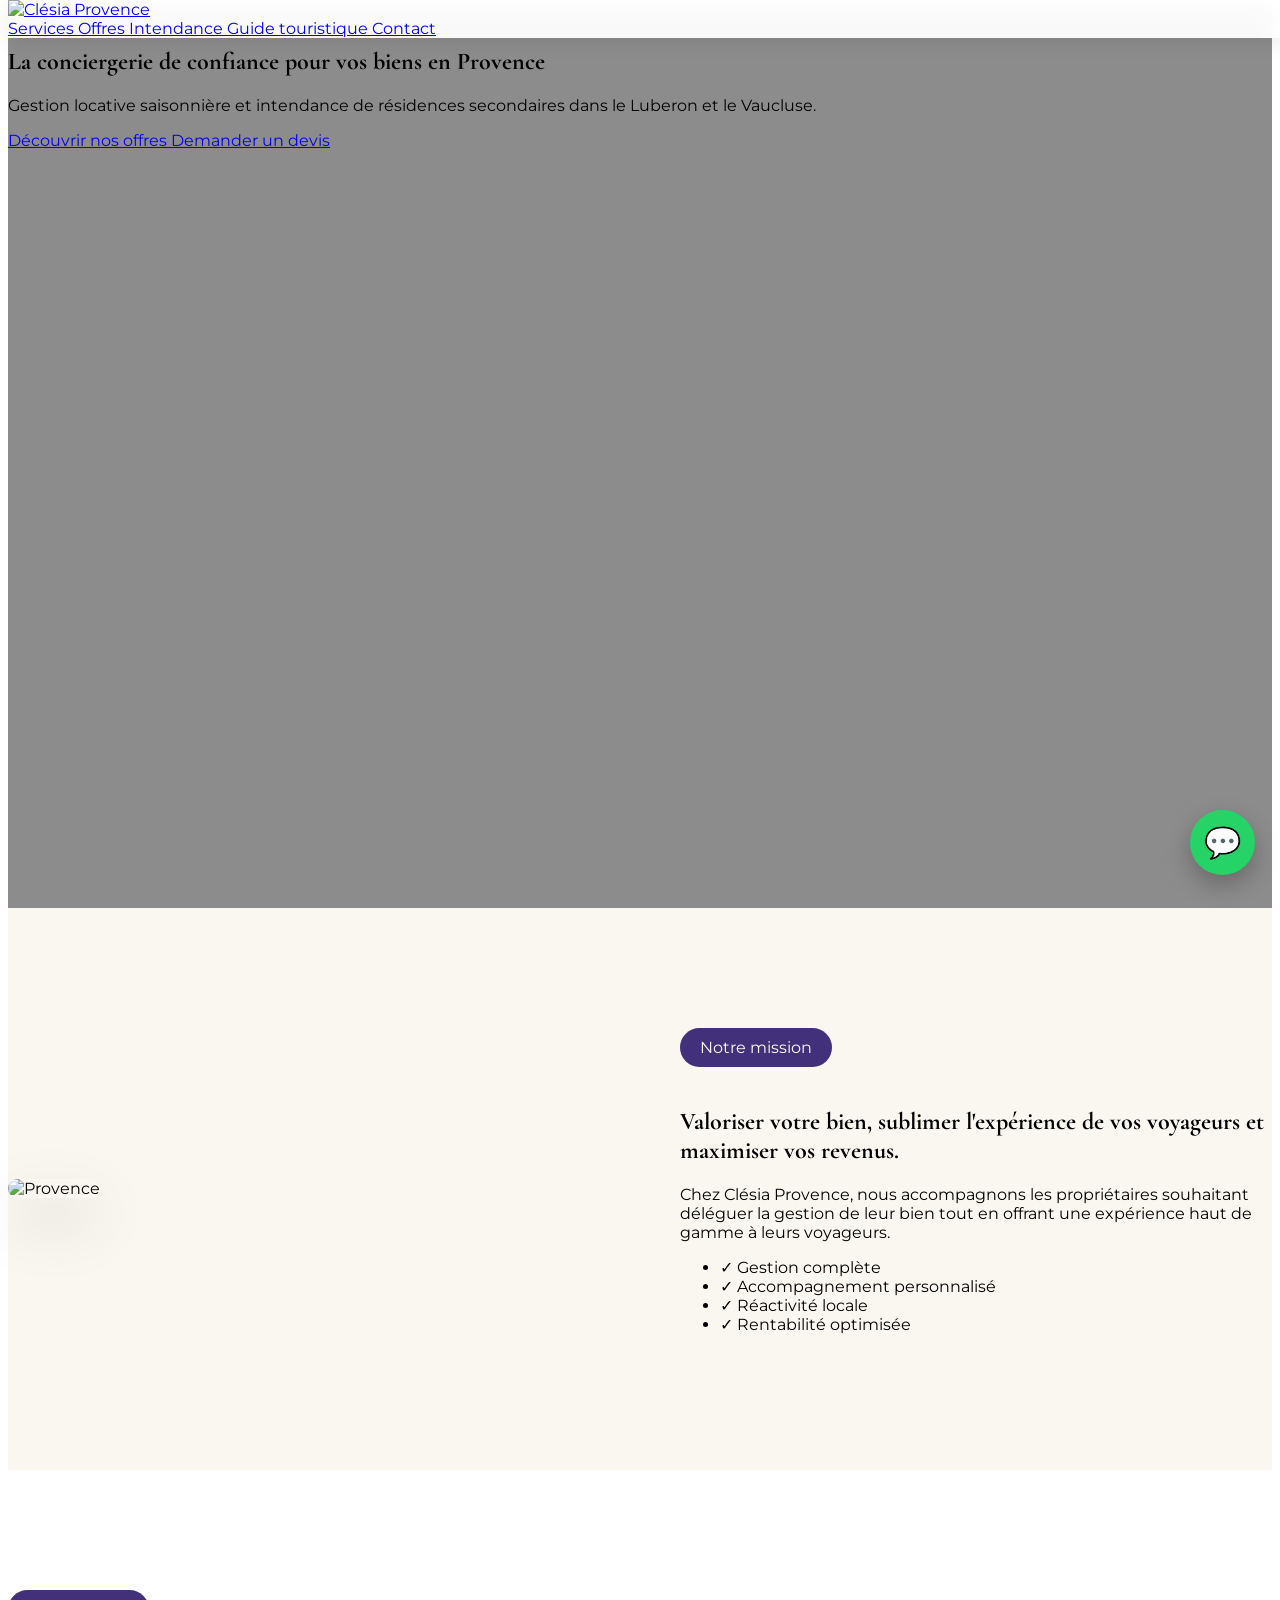
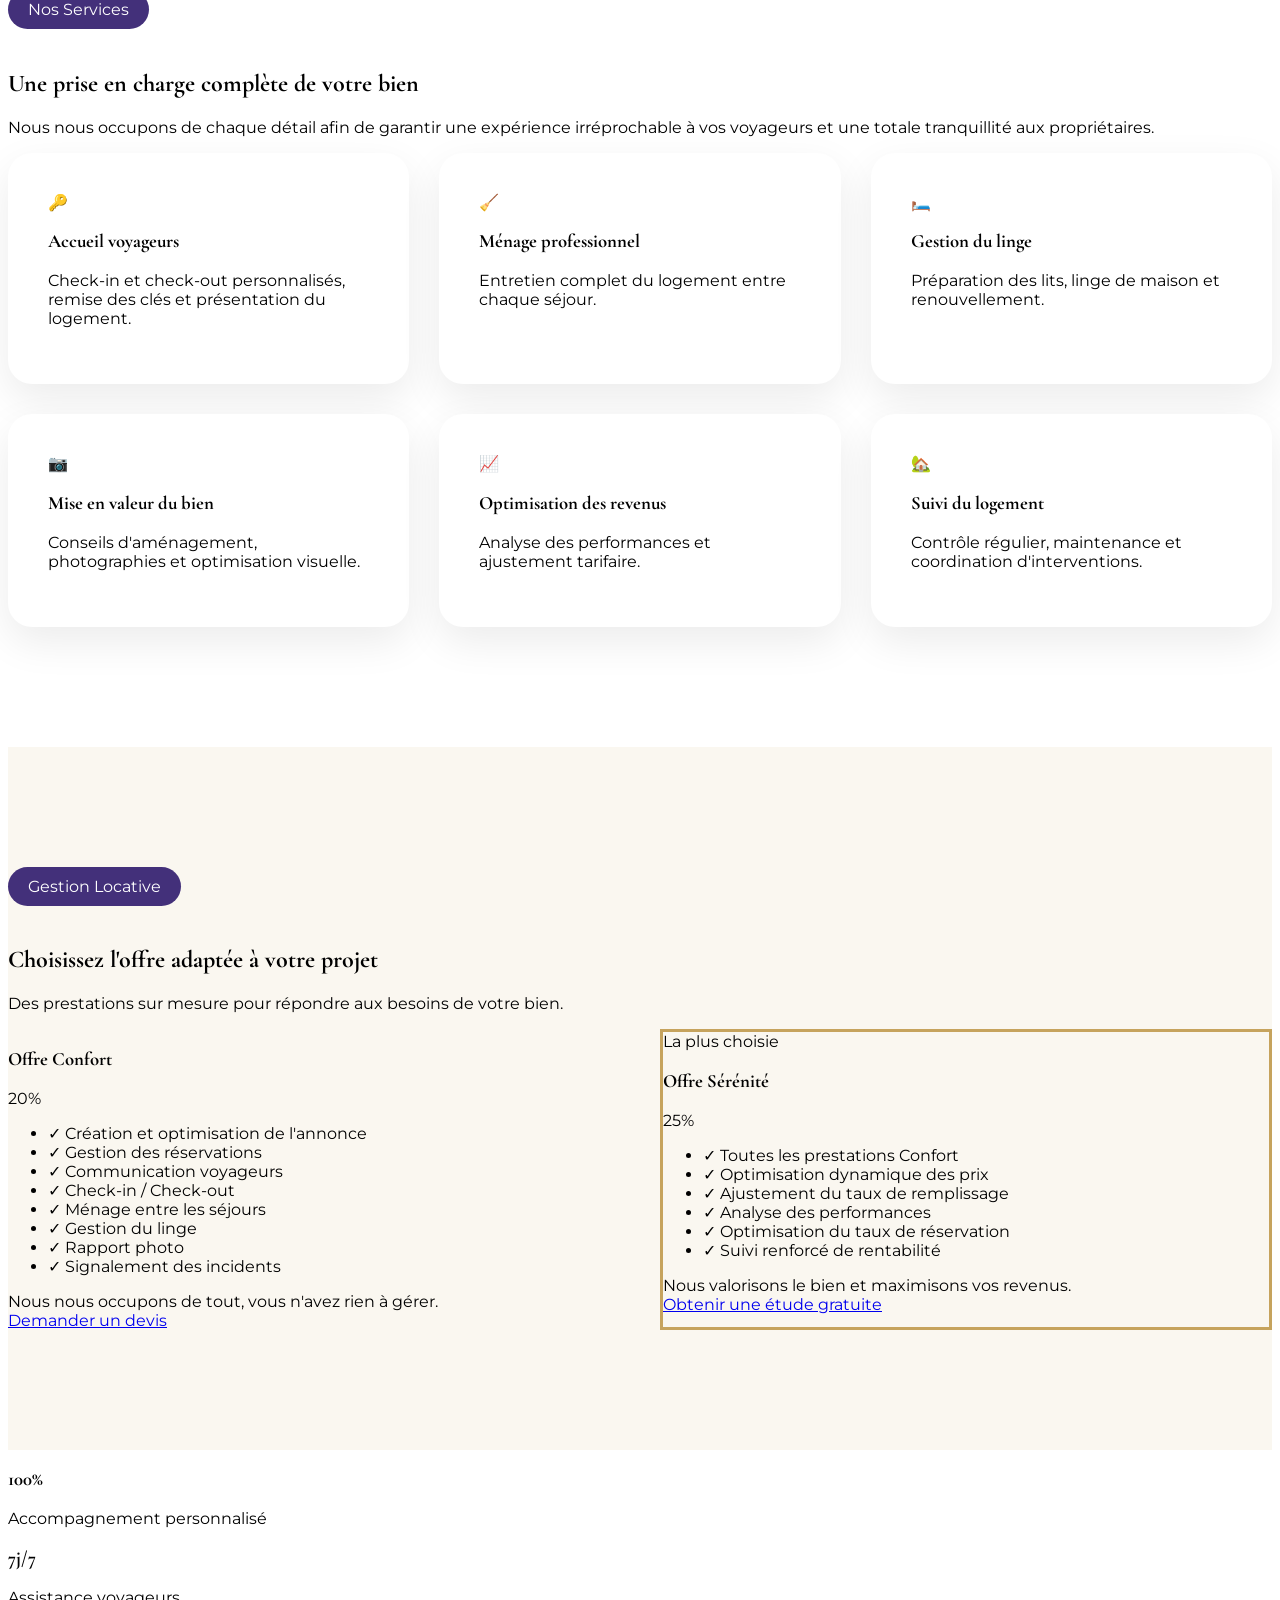
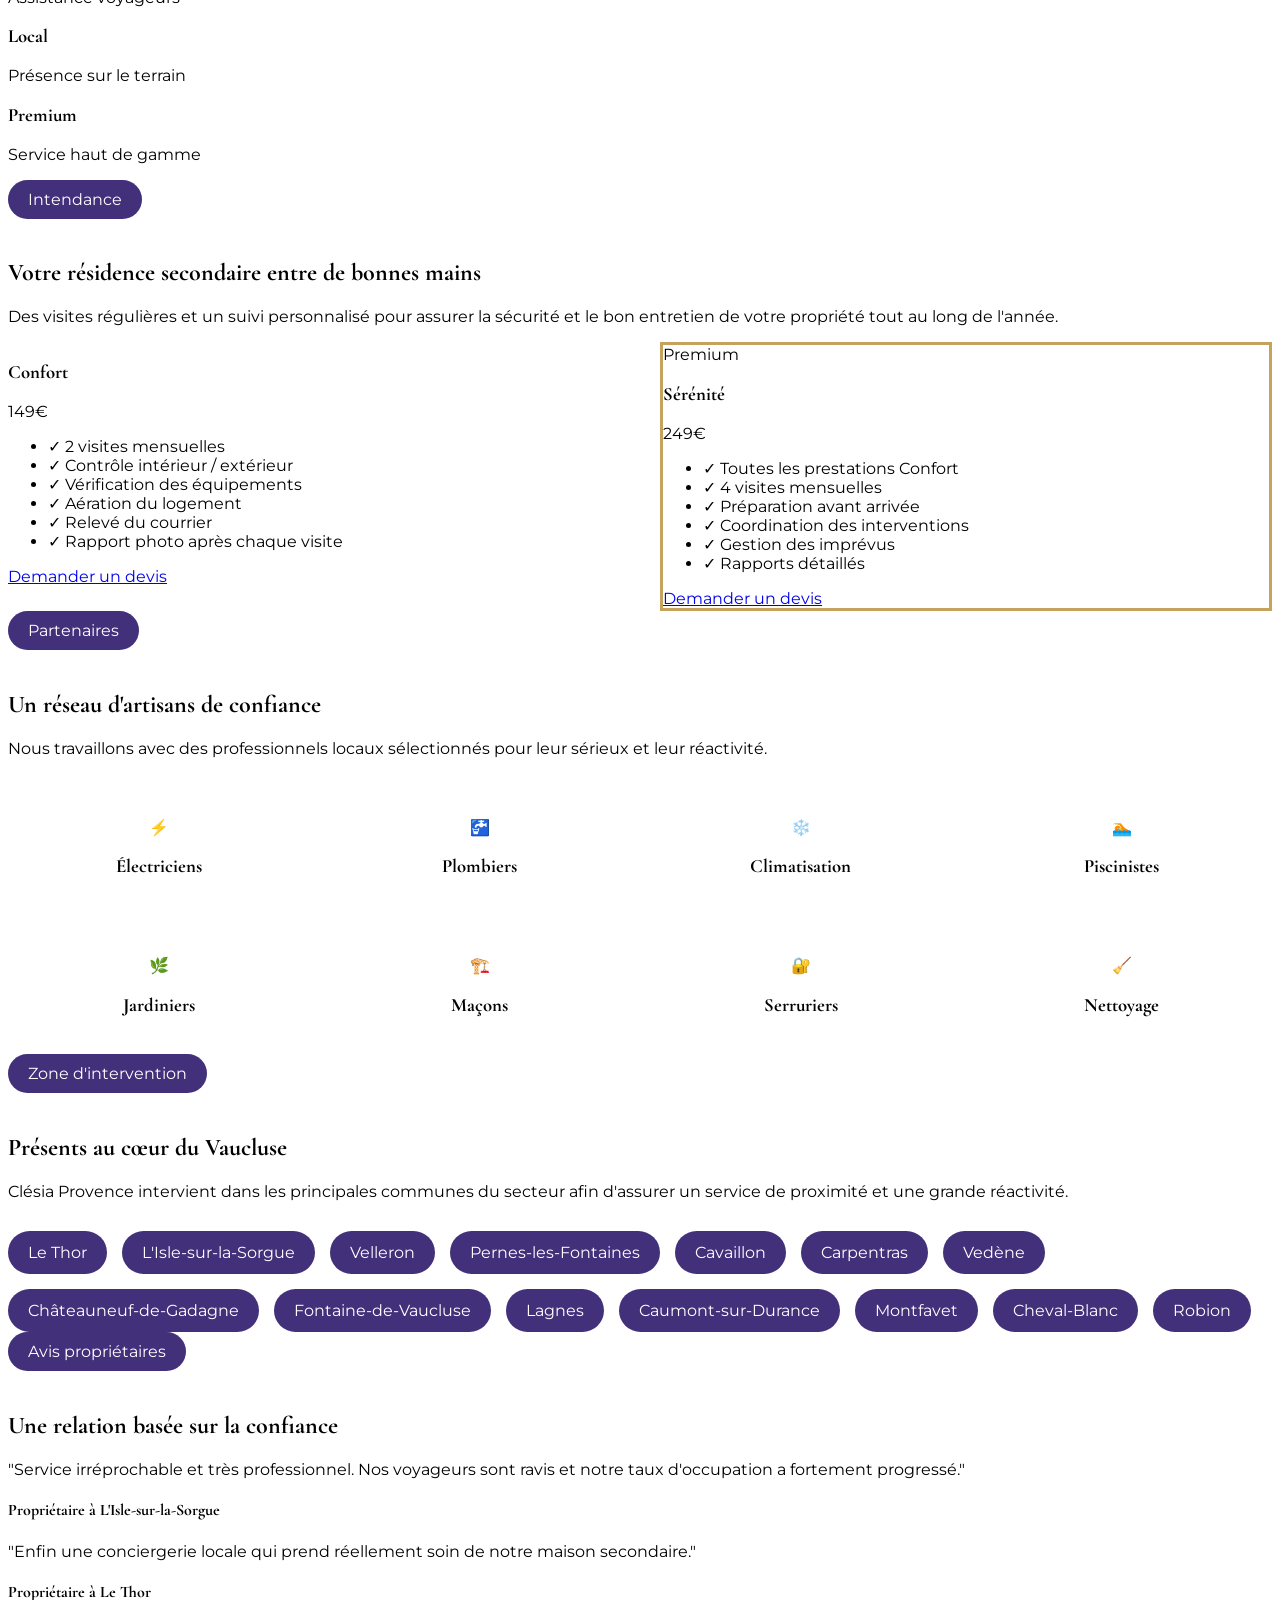
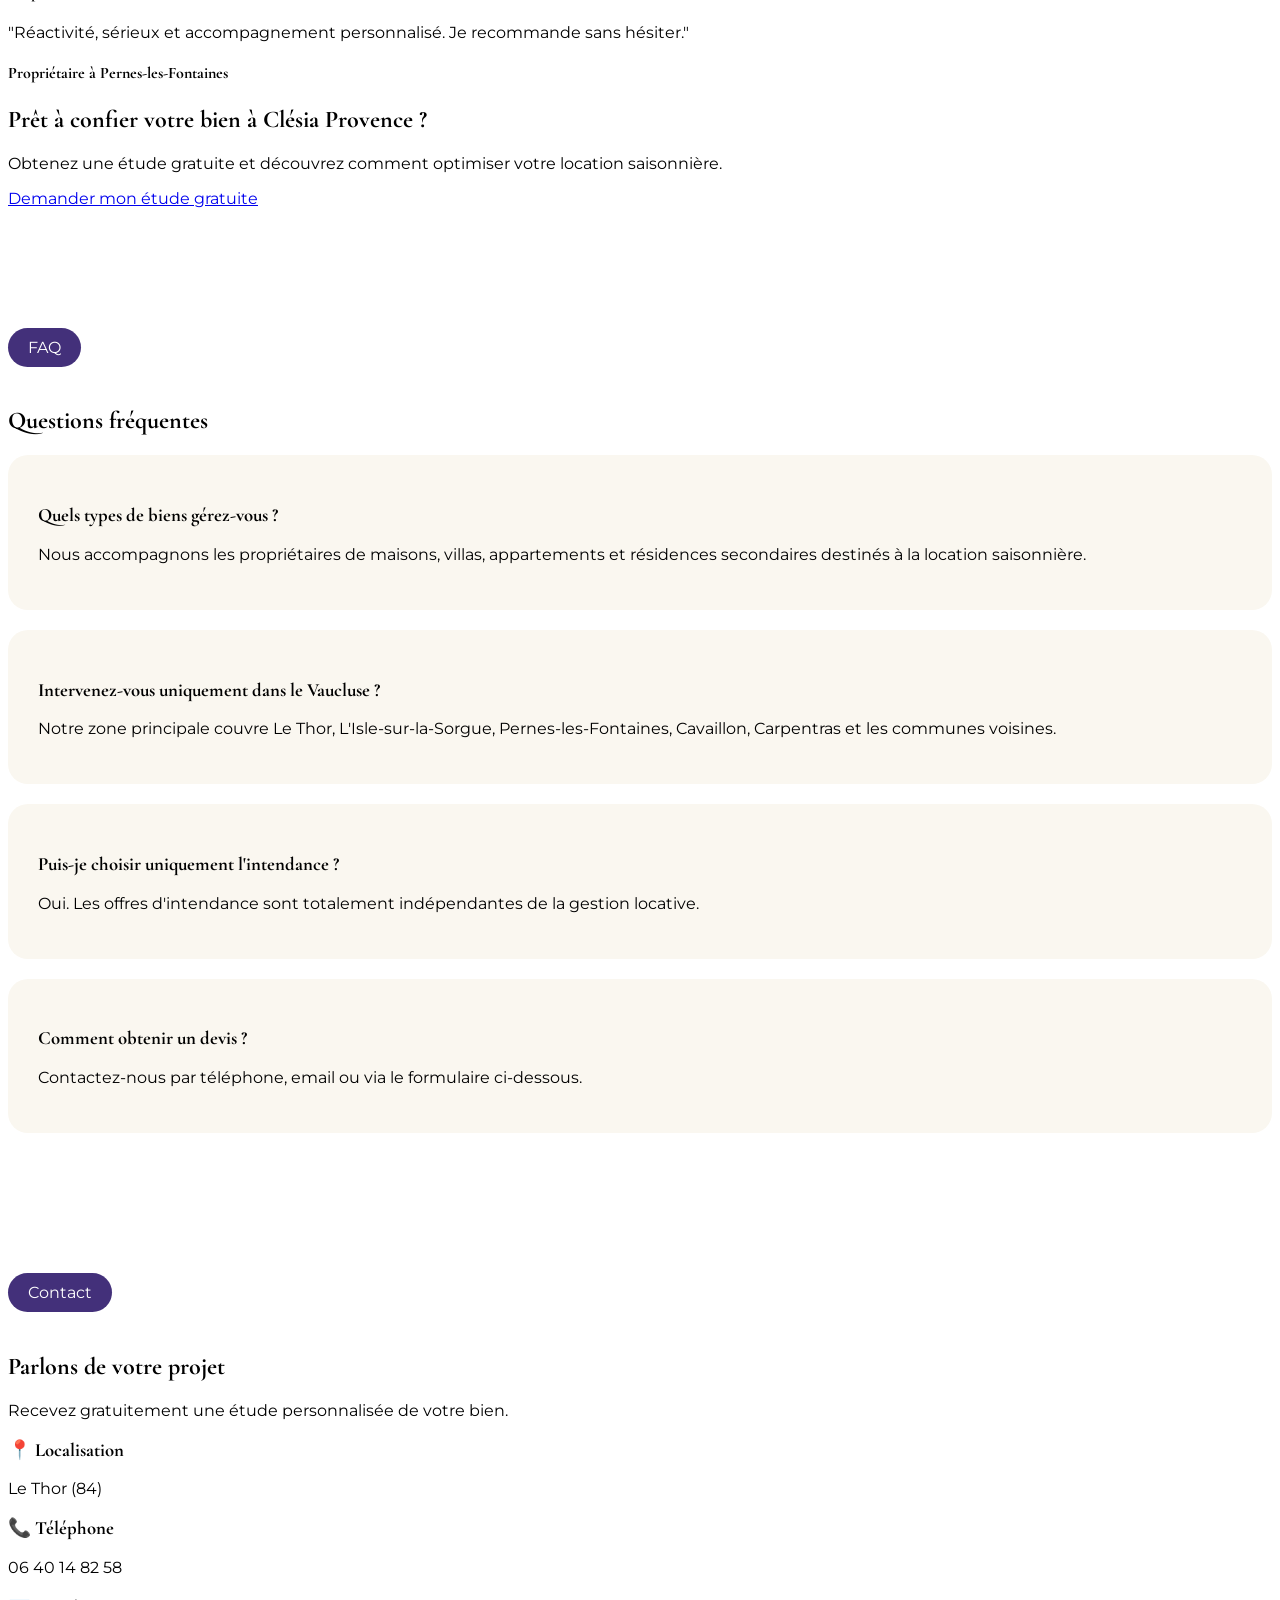
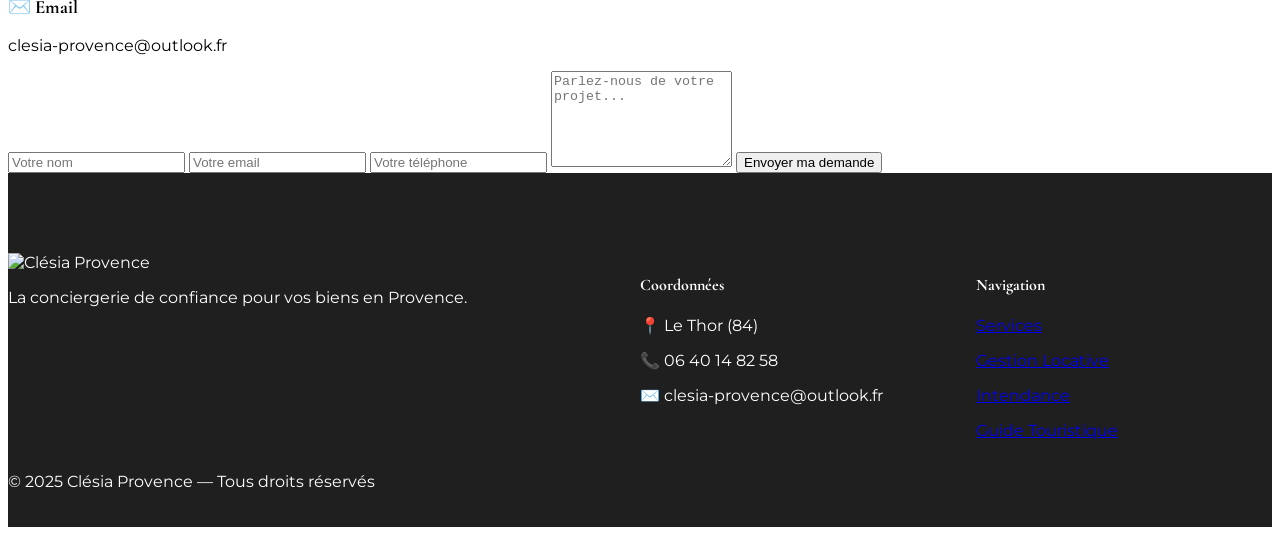
==== index.html @ c6e2e5b1 "Update index.html" ====
<!DOCTYPE html>
<html lang="fr">

<head>

<meta charset="UTF-8">

<meta
name="viewport"
content="width=device-width, initial-scale=1.0">

<title>
Clésia Provence | Conciergerie Haut de Gamme en Provence
</title>

<meta
name="description"
content="Conciergerie haut de gamme à Le Thor, L'Isle-sur-la-Sorgue, Pernes-les-Fontaines, Cavaillon et tout le Vaucluse. Gestion locative saisonnière et intendance de résidences secondaires.">

<meta
name="keywords"
content="conciergerie Le Thor, conciergerie Vaucluse, gestion locative saisonnière Provence, conciergerie Airbnb Luberon, intendance résidence secondaire Provence">

<meta
name="author"
content="Clésia Provence">

<meta
name="robots"
content="index,follow">

<meta
property="og:title"
content="Clésia Provence">

<meta
property="og:description"
content="La conciergerie de confiance pour vos biens en Provence.">

<meta
property="og:type"
content="website">

<meta
property="og:image"
content="assets/hero/hero-provence.webp">

<link
rel="preconnect"
href="https://fonts.googleapis.com">

<link
rel="preconnect"
href="https://fonts.gstatic.com"
crossorigin>

<link
href="https://fonts.googleapis.com/css2?family=Cormorant+Garamond:wght@400;500;600;700&family=Montserrat:wght@300;400;500;600;700&display=swap"
rel="stylesheet">

<link
rel="preload"
as="image"
href="assets/hero/hero-provence.webp">

<link
rel="stylesheet"
href="style.css">

<script type="application/ld+json">
{
 "@context":"https://schema.org",
 "@type":"ProfessionalService",
 "name":"Clésia Provence",
 "telephone":"+33640148258",
 "email":"clesia-provence@outlook.fr",
 "address":{
 "@type":"PostalAddress",
 "addressLocality":"Le Thor",
 "postalCode":"84250",
 "addressCountry":"FR"
 },
 "areaServed":[
 "Le Thor",
 "L'Isle-sur-la-Sorgue",
 "Velleron",
 "Pernes-les-Fontaines",
 "Cavaillon",
 "Carpentras",
 "Vedène",
 "Châteauneuf-de-Gadagne",
 "Fontaine-de-Vaucluse",
 "Lagnes",
 "Caumont-sur-Durance",
 "Montfavet",
 "Cheval-Blanc",
 "Robion"
 ]
}
</script>

</head>

<body>

<header class="header">

<div class="container">

<a href="#" class="logo">

<img
src="assets/logo/logo-clesia.png"
alt="Clésia Provence">

</a>

<nav class="nav">

<a href="#services">
Services
</a>

<a href="#offres">
Offres
</a>

<a href="#intendance">
Intendance
</a>

<a href="guide-touristique.html">
Guide touristique
</a>

<a href="#contact">
Contact
</a>

</nav>

<button
class="burger"
id="burger">

<span></span>
<span></span>
<span></span>

</button>

</div>

</header>

<section class="hero">

<div class="overlay">

<div class="hero-content">

<img
class="hero-logo"
src="assets/logo/logo-clesia.png"
alt="Clésia Provence">

<h1>

La conciergerie de confiance
pour vos biens en Provence

</h1>

<p>

Gestion locative saisonnière
et intendance de résidences secondaires
dans le Luberon et le Vaucluse.

</p>

<div class="hero-buttons">

<a
href="#offres"
class="btn-gold">

Découvrir nos offres

</a>

<a
href="#contact"
class="btn-outline">

Demander un devis

</a>

</div>

</div>

</div>

</section>

<section class="mission">

<div class="container">

<div class="mission-grid">

<div class="mission-image">

<img
src="assets/hero/hero-provence.webp"
alt="Provence"
loading="lazy">

</div>

<div class="mission-content">

<span class="section-tag">

Notre mission

</span>

<h2>

Valoriser votre bien,
sublimer l'expérience de vos voyageurs
et maximiser vos revenus.

</h2>

<p>

Chez Clésia Provence, nous accompagnons
les propriétaires souhaitant déléguer
la gestion de leur bien tout en offrant
une expérience haut de gamme à leurs voyageurs.

</p>

<ul>

<li>
✓ Gestion complète
</li>

<li>
✓ Accompagnement personnalisé
</li>

<li>
✓ Réactivité locale
</li>

<li>
✓ Rentabilité optimisée
</li>

</ul>

</div>

</div>

</div>

</section>
<section id="services" class="services">

<div class="container">

<div class="section-header">

<span class="section-tag">
Nos Services
</span>

<h2>

Une prise en charge complète
de votre bien

</h2>

<p>

Nous nous occupons de chaque détail
afin de garantir une expérience irréprochable
à vos voyageurs et une totale tranquillité
aux propriétaires.

</p>

</div>

<div class="services-grid">

<div class="service-card">

<div class="service-icon">
🔑
</div>

<h3>
Accueil voyageurs
</h3>

<p>

Check-in et check-out personnalisés,
remise des clés et présentation du logement.

</p>

</div>

<div class="service-card">

<div class="service-icon">
🧹
</div>

<h3>
Ménage professionnel
</h3>

<p>

Entretien complet du logement
entre chaque séjour.

</p>

</div>

<div class="service-card">

<div class="service-icon">
🛏️
</div>

<h3>
Gestion du linge
</h3>

<p>

Préparation des lits,
linge de maison et renouvellement.

</p>

</div>

<div class="service-card">

<div class="service-icon">
📷
</div>

<h3>
Mise en valeur du bien
</h3>

<p>

Conseils d'aménagement,
photographies et optimisation visuelle.

</p>

</div>

<div class="service-card">

<div class="service-icon">
📈
</div>

<h3>
Optimisation des revenus
</h3>

<p>

Analyse des performances
et ajustement tarifaire.

</p>

</div>

<div class="service-card">

<div class="service-icon">
🏡
</div>

<h3>
Suivi du logement
</h3>

<p>

Contrôle régulier,
maintenance et coordination d'interventions.

</p>

</div>

</div>

</div>

</section>

<section id="offres" class="offres">

<div class="container">

<div class="section-header">

<span class="section-tag">
Gestion Locative
</span>

<h2>

Choisissez l'offre adaptée
à votre projet

</h2>

<p>

Des prestations sur mesure
pour répondre aux besoins de votre bien.

</p>

</div>

<div class="offres-grid">

<div class="offre-card">

<div class="offre-top">

<h3>
Offre Confort
</h3>

<div class="tarif">
20%
</div>

</div>

<ul>

<li>
✓ Création et optimisation de l'annonce
</li>

<li>
✓ Gestion des réservations
</li>

<li>
✓ Communication voyageurs
</li>

<li>
✓ Check-in / Check-out
</li>

<li>
✓ Ménage entre les séjours
</li>

<li>
✓ Gestion du linge
</li>

<li>
✓ Rapport photo
</li>

<li>
✓ Signalement des incidents
</li>

</ul>

<div class="offre-message">

Nous nous occupons de tout,
vous n'avez rien à gérer.

</div>

<a href="#contact" class="btn-gold">

Demander un devis

</a>

</div>

<div class="offre-card featured">

<div class="badge">

La plus choisie

</div>

<div class="offre-top">

<h3>
Offre Sérénité
</h3>

<div class="tarif">
25%
</div>

</div>

<ul>

<li>
✓ Toutes les prestations Confort
</li>

<li>
✓ Optimisation dynamique des prix
</li>

<li>
✓ Ajustement du taux de remplissage
</li>

<li>
✓ Analyse des performances
</li>

<li>
✓ Optimisation du taux de réservation
</li>

<li>
✓ Suivi renforcé de rentabilité
</li>

</ul>

<div class="offre-message">

Nous valorisons le bien
et maximisons vos revenus.

</div>

<a href="#contact" class="btn-gold">

Obtenir une étude gratuite

</a>

</div>

</div>

</div>

</section>

<section class="stats">

<div class="container">

<div class="stats-grid">

<div class="stat-card">

<h3>
100%
</h3>

<p>

Accompagnement personnalisé

</p>

</div>

<div class="stat-card">

<h3>
7j/7
</h3>

<p>

Assistance voyageurs

</p>

</div>

<div class="stat-card">

<h3>
Local
</h3>

<p>

Présence sur le terrain

</p>

</div>

<div class="stat-card">

<h3>
Premium
</h3>

<p>

Service haut de gamme

</p>

</div>

</div>

</div>

</section>
<section id="intendance" class="intendance">

<div class="container">

<div class="section-header">

<span class="section-tag">

Intendance

</span>

<h2>

Votre résidence secondaire
entre de bonnes mains

</h2>

<p>

Des visites régulières et un suivi personnalisé
pour assurer la sécurité et le bon entretien
de votre propriété tout au long de l'année.

</p>

</div>

<div class="offres-grid">

<div class="offre-card">

<div class="offre-top">

<h3>

Confort

</h3>

<div class="tarif">

149€

</div>

</div>

<ul>

<li>✓ 2 visites mensuelles</li>

<li>✓ Contrôle intérieur / extérieur</li>

<li>✓ Vérification des équipements</li>

<li>✓ Aération du logement</li>

<li>✓ Relevé du courrier</li>

<li>✓ Rapport photo après chaque visite</li>

</ul>

<a href="#contact" class="btn-gold">

Demander un devis

</a>

</div>

<div class="offre-card featured">

<div class="badge">

Premium

</div>

<div class="offre-top">

<h3>

Sérénité

</h3>

<div class="tarif">

249€

</div>

</div>

<ul>

<li>✓ Toutes les prestations Confort</li>

<li>✓ 4 visites mensuelles</li>

<li>✓ Préparation avant arrivée</li>

<li>✓ Coordination des interventions</li>

<li>✓ Gestion des imprévus</li>

<li>✓ Rapports détaillés</li>

</ul>

<a href="#contact" class="btn-gold">

Demander un devis

</a>

</div>

</div>

</div>

</section>

<section class="artisans">

<div class="container">

<div class="section-header">

<span class="section-tag">

Partenaires

</span>

<h2>

Un réseau d'artisans de confiance

</h2>

<p>

Nous travaillons avec des professionnels locaux
sélectionnés pour leur sérieux et leur réactivité.

</p>

</div>

<div class="artisan-grid">

<div class="artisan-card">
⚡<h3>Électriciens</h3>
</div>

<div class="artisan-card">
🚰<h3>Plombiers</h3>
</div>

<div class="artisan-card">
❄️<h3>Climatisation</h3>
</div>

<div class="artisan-card">
🏊<h3>Piscinistes</h3>
</div>

<div class="artisan-card">
🌿<h3>Jardiniers</h3>
</div>

<div class="artisan-card">
🏗️<h3>Maçons</h3>
</div>

<div class="artisan-card">
🔐<h3>Serruriers</h3>
</div>

<div class="artisan-card">
🧹<h3>Nettoyage</h3>
</div>

</div>

</div>

</section>

<section class="zone">

<div class="container">

<div class="section-header">

<span class="section-tag">

Zone d'intervention

</span>

<h2>

Présents au cœur du Vaucluse

</h2>

<p>

Clésia Provence intervient dans les principales
communes du secteur afin d'assurer un service
de proximité et une grande réactivité.

</p>

</div>

<div class="zones">

<span>Le Thor</span>
<span>L'Isle-sur-la-Sorgue</span>
<span>Velleron</span>
<span>Pernes-les-Fontaines</span>
<span>Cavaillon</span>
<span>Carpentras</span>
<span>Vedène</span>
<span>Châteauneuf-de-Gadagne</span>
<span>Fontaine-de-Vaucluse</span>
<span>Lagnes</span>
<span>Caumont-sur-Durance</span>
<span>Montfavet</span>
<span>Cheval-Blanc</span>
<span>Robion</span>

</div>

</div>

</section>

<section class="testimonials">

<div class="container">

<div class="section-header">

<span class="section-tag">

Avis propriétaires

</span>

<h2>

Une relation basée sur la confiance

</h2>

</div>

<div class="testimonial-grid">

<div class="testimonial-card">

<p>

"Service irréprochable et très professionnel.
Nos voyageurs sont ravis et notre taux
d'occupation a fortement progressé."

</p>

<h4>

Propriétaire à L'Isle-sur-la-Sorgue

</h4>

</div>

<div class="testimonial-card">

<p>

"Enfin une conciergerie locale qui prend
réellement soin de notre maison secondaire."

</p>

<h4>

Propriétaire à Le Thor

</h4>

</div>

<div class="testimonial-card">

<p>

"Réactivité, sérieux et accompagnement
personnalisé. Je recommande sans hésiter."

</p>

<h4>

Propriétaire à Pernes-les-Fontaines

</h4>

</div>

</div>

</div>

</section>

<section class="cta-section">

<div class="container">

<h2>

Prêt à confier votre bien à Clésia Provence ?

</h2>

<p>

Obtenez une étude gratuite et découvrez
comment optimiser votre location saisonnière.

</p>

<a href="#contact" class="btn-gold">

Demander mon étude gratuite

</a>

</div>

</section>
<section class="faq" id="faq">

<div class="container">

<div class="section-header">

<span class="section-tag">

FAQ

</span>

<h2>

Questions fréquentes

</h2>

</div>

<div class="faq-container">

<div class="faq-item">

<h3>

Quels types de biens gérez-vous ?

</h3>

<p>

Nous accompagnons les propriétaires
de maisons, villas, appartements
et résidences secondaires destinés
à la location saisonnière.

</p>

</div>

<div class="faq-item">

<h3>

Intervenez-vous uniquement dans le Vaucluse ?

</h3>

<p>

Notre zone principale couvre Le Thor,
L'Isle-sur-la-Sorgue, Pernes-les-Fontaines,
Cavaillon, Carpentras et les communes voisines.

</p>

</div>

<div class="faq-item">

<h3>

Puis-je choisir uniquement l'intendance ?

</h3>

<p>

Oui. Les offres d'intendance sont totalement
indépendantes de la gestion locative.

</p>

</div>

<div class="faq-item">

<h3>

Comment obtenir un devis ?

</h3>

<p>

Contactez-nous par téléphone, email
ou via le formulaire ci-dessous.

</p>

</div>

</div>

</div>

</section>

<section id="contact" class="contact">

<div class="container">

<div class="section-header">

<span class="section-tag">

Contact

</span>

<h2>

Parlons de votre projet

</h2>

<p>

Recevez gratuitement une étude personnalisée
de votre bien.

</p>

</div>

<div class="contact-grid">

<div class="contact-info">

<div class="contact-card">

<h3>

📍 Localisation

</h3>

<p>

Le Thor (84)

</p>

</div>

<div class="contact-card">

<h3>

📞 Téléphone

</h3>

<p>

06 40 14 82 58

</p>

</div>

<div class="contact-card">

<h3>

✉️ Email

</h3>

<p>

clesia-provence@outlook.fr

</p>

</div>

</div>

<div class="contact-form">

<form
action="https://formspree.io/f/TON_ID"
method="POST">

<input
type="text"
name="nom"
placeholder="Votre nom"
required>

<input
type="email"
name="email"
placeholder="Votre email"
required>

<input
type="tel"
name="telephone"
placeholder="Votre téléphone">

<textarea
name="message"
rows="6"
placeholder="Parlez-nous de votre projet..."
required></textarea>

<button
type="submit"
class="btn-gold">

Envoyer ma demande

</button>

</form>

</div>

</div>

</div>

</section>

<footer class="footer">

<div class="container">

<div class="footer-grid">

<div>

<img
src="assets/logo/logo-clesia.png"
alt="Clésia Provence"
class="footer-logo">

<p>

La conciergerie de confiance
pour vos biens en Provence.

</p>

</div>

<div>

<h4>

Coordonnées

</h4>

<p>📍 Le Thor (84)</p>

<p>📞 06 40 14 82 58</p>

<p>✉️ clesia-provence@outlook.fr</p>

</div>

<div>

<h4>

Navigation

</h4>

<p><a href="#services">Services</a></p>

<p><a href="#offres">Gestion Locative</a></p>

<p><a href="#intendance">Intendance</a></p>

<p><a href="guide-touristique.html">Guide Touristique</a></p>

</div>

</div>

<div class="footer-bottom">

<p>

© 2025 Clésia Provence — Tous droits réservés

</p>

</div>

</div>

</footer>

<a
href="https://wa.me/33640148258"
class="whatsapp"
target="_blank"
aria-label="WhatsApp">

💬

</a>

<script src="script.js"></script>

</body>

</html>
---- style.css ----
:root{

--lavande:#43307A;

--lavande-clair:#5E47A6;

--or:#C6A35D;

--ivoire:#FAF7F0;

--vert-provence:#556B46;

--texte:#2B2B2B;

--blanc:#FFFFFF;

}
h1,h2,h3,h4{
font-family:'Cormorant Garamond',serif;
}

body{
font-family:'Montserrat',sans-serif;
}
.header{

position:fixed;

top:0;

width:100%;

z-index:999;

background:rgba(255,255,255,.95);

backdrop-filter:blur(10px);

box-shadow:0 5px 20px rgba(0,0,0,.08);

}
.hero{

height:100vh;

background:
linear-gradient(
rgba(0,0,0,.45),
rgba(0,0,0,.45)
),

url("assets/hero/hero-provence.webp");

background-size:cover;

background-position:center;

}
.mission{

padding:120px 0;

background:var(--ivoire);

}

.mission-grid{

display:grid;

grid-template-columns:1fr 1fr;

gap:80px;

align-items:center;

}

.mission-image img{

width:100%;

border-radius:24px;

box-shadow:0 25px 60px rgba(0,0,0,.15);

}

.section-tag{

display:inline-block;

padding:10px 20px;

background:var(--lavande);

color:white;

border-radius:50px;

margin-bottom:20px;

}
.services{

padding:120px 0;

background:white;

}

.services-grid{

display:grid;

grid-template-columns:repeat(3,1fr);

gap:30px;

}

.service-card{

padding:40px;

border-radius:24px;

background:white;

box-shadow:0 15px 40px rgba(0,0,0,.08);

transition:.3s;

}

.service-card:hover{

transform:translateY(-10px);

}

.icon{

font-size:42px;

margin-bottom:20px;

}
.offres{

padding:120px 0;

background:var(--ivoire);

}

.offres-grid{

display:grid;

grid-template-columns:repeat(2,1fr);

gap:40px;

}

.offre{

background:white;

padding:50px;

border-radius:25px;

box-shadow:0 20px 50px rgba(0,0,0,.08);

}

.offre-header{

display:flex;

justify-content:space-between;

align-items:center;

margin-bottom:30px;

}

.offre-header span{

font-size:42px;

font-weight:700;

color:var(--or);

}

.featured{

border:3px solid var(--or);

}
.price{

font-size:64px;

font-weight:700;

color:var(--lavande);

margin:20px 0;

}

.price span{

font-size:18px;

}
.artisan-grid{

display:grid;

grid-template-columns:repeat(4,1fr);

gap:20px;

margin-top:40px;

}

.artisan-grid div{

padding:20px;

text-align:center;

background:white;

border-radius:16px;

}
.zones{

display:flex;

flex-wrap:wrap;

gap:15px;

margin-top:30px;

}

.zones span{

padding:12px 20px;

background:var(--lavande);

color:white;

border-radius:50px;

}
.burger{

display:none;

background:none;

border:none;

cursor:pointer;

}

.burger span{

display:block;

width:30px;

height:3px;

margin:6px;

background:var(--lavande);

transition:.3s;

}

@media(max-width:992px){

.nav{

position:fixed;

top:0;

right:-100%;

width:280px;

height:100vh;

background:white;

display:flex;

flex-direction:column;

padding:120px 40px;

transition:.4s;

box-shadow:-10px 0 30px rgba(0,0,0,.15);

}

.nav.active{

right:0;

}

.burger{

display:block;

}

}
.whatsapp{

position:fixed;

bottom:25px;

right:25px;

width:65px;

height:65px;

border-radius:50%;

background:#25D366;

display:flex;

align-items:center;

justify-content:center;

font-size:30px;

text-decoration:none;

z-index:999;

box-shadow:0 10px 25px rgba(0,0,0,.25);

}
.faq{

padding:120px 0;

background:white;

}

.faq-item{

padding:30px;

margin-bottom:20px;

border-radius:20px;

background:var(--ivoire);

}
.footer{

background:#1F1F1F;

color:white;

padding:80px 0 20px;

}

.footer-grid{

display:grid;

grid-template-columns:2fr 1fr 1fr;

gap:40px;

}

.copyright{

margin-top:40px;

padding-top:20px;

border-top:1px solid rgba(255,255,255,.15);

text-align:center;

}
.guide-grid{

display:grid;

grid-template-columns:repeat(3,1fr);

gap:30px;

}

.guide-card{

background:white;

border-radius:24px;

overflow:hidden;

box-shadow:0 15px 40px rgba(0,0,0,.08);

transition:.3s;

}

.guide-card:hover{

transform:translateY(-10px);

}

.guide-card img{

width:100%;

height:250px;

object-fit:cover;

}
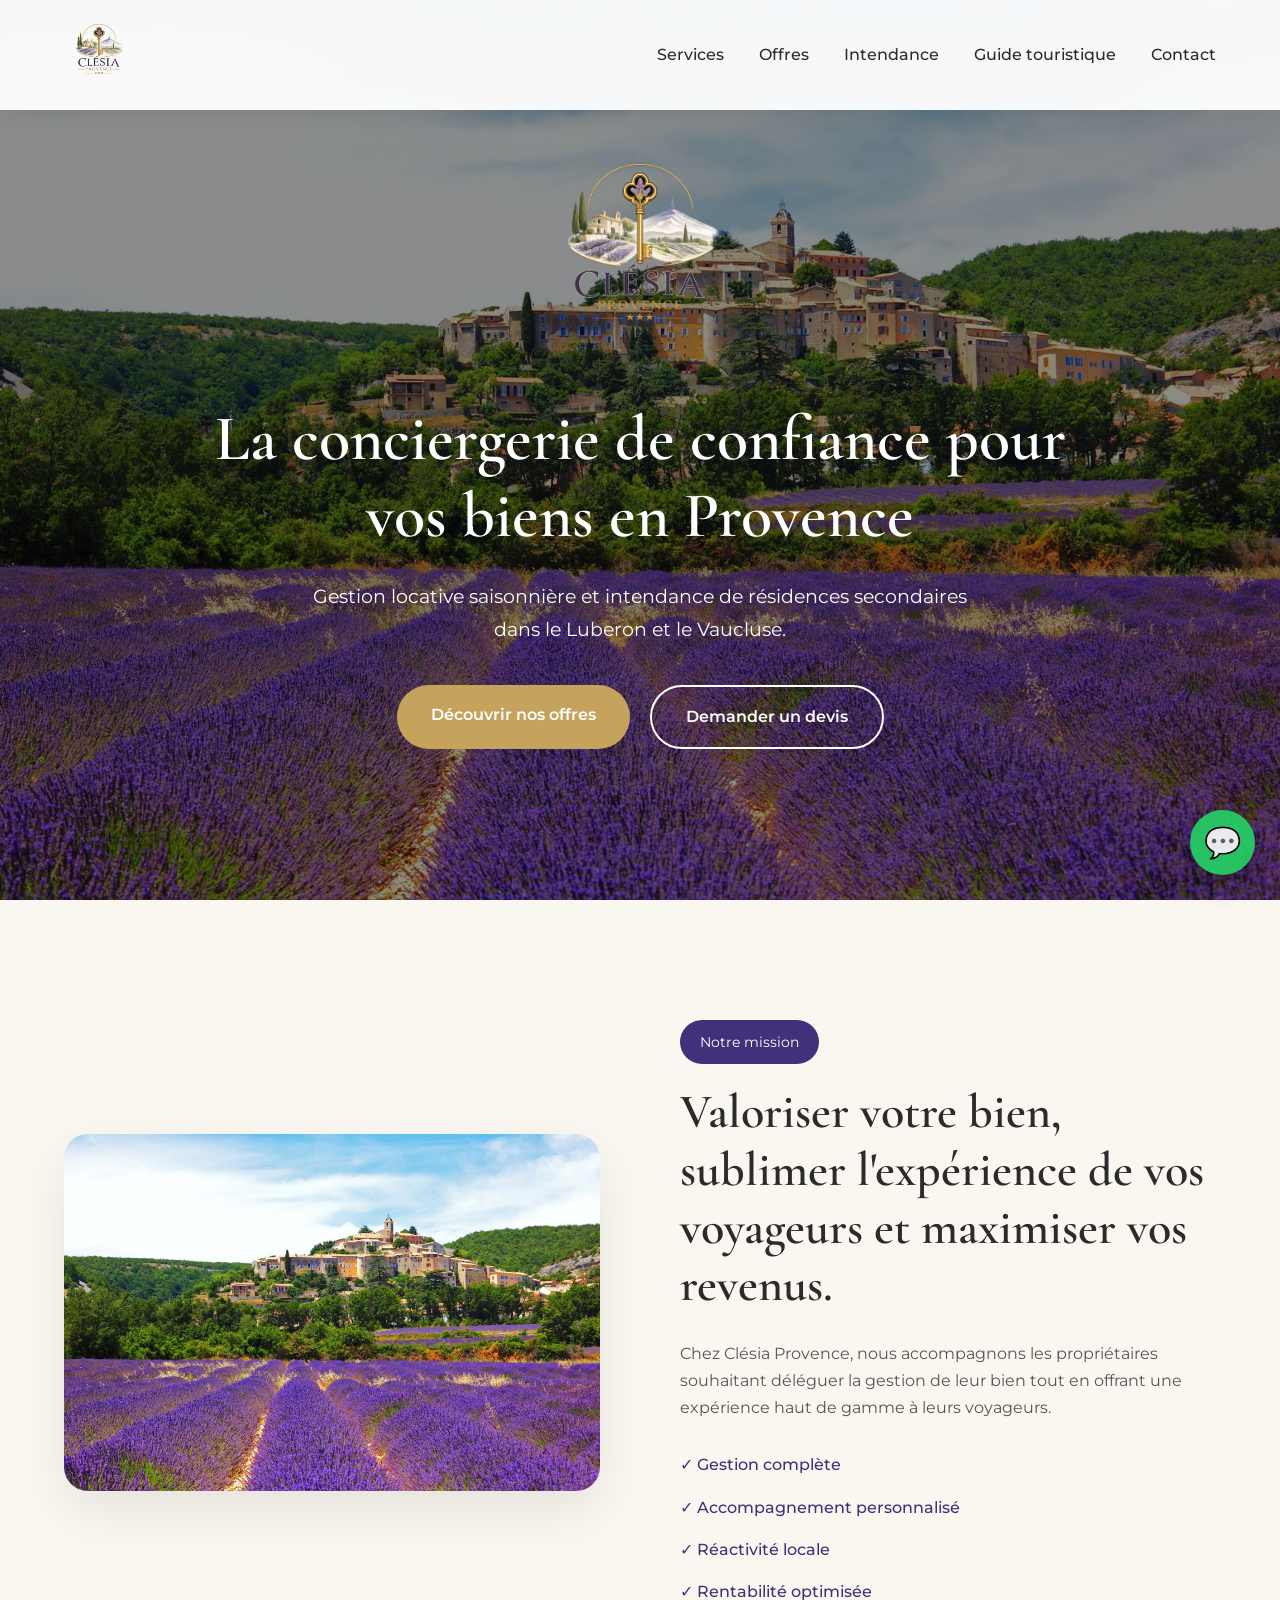
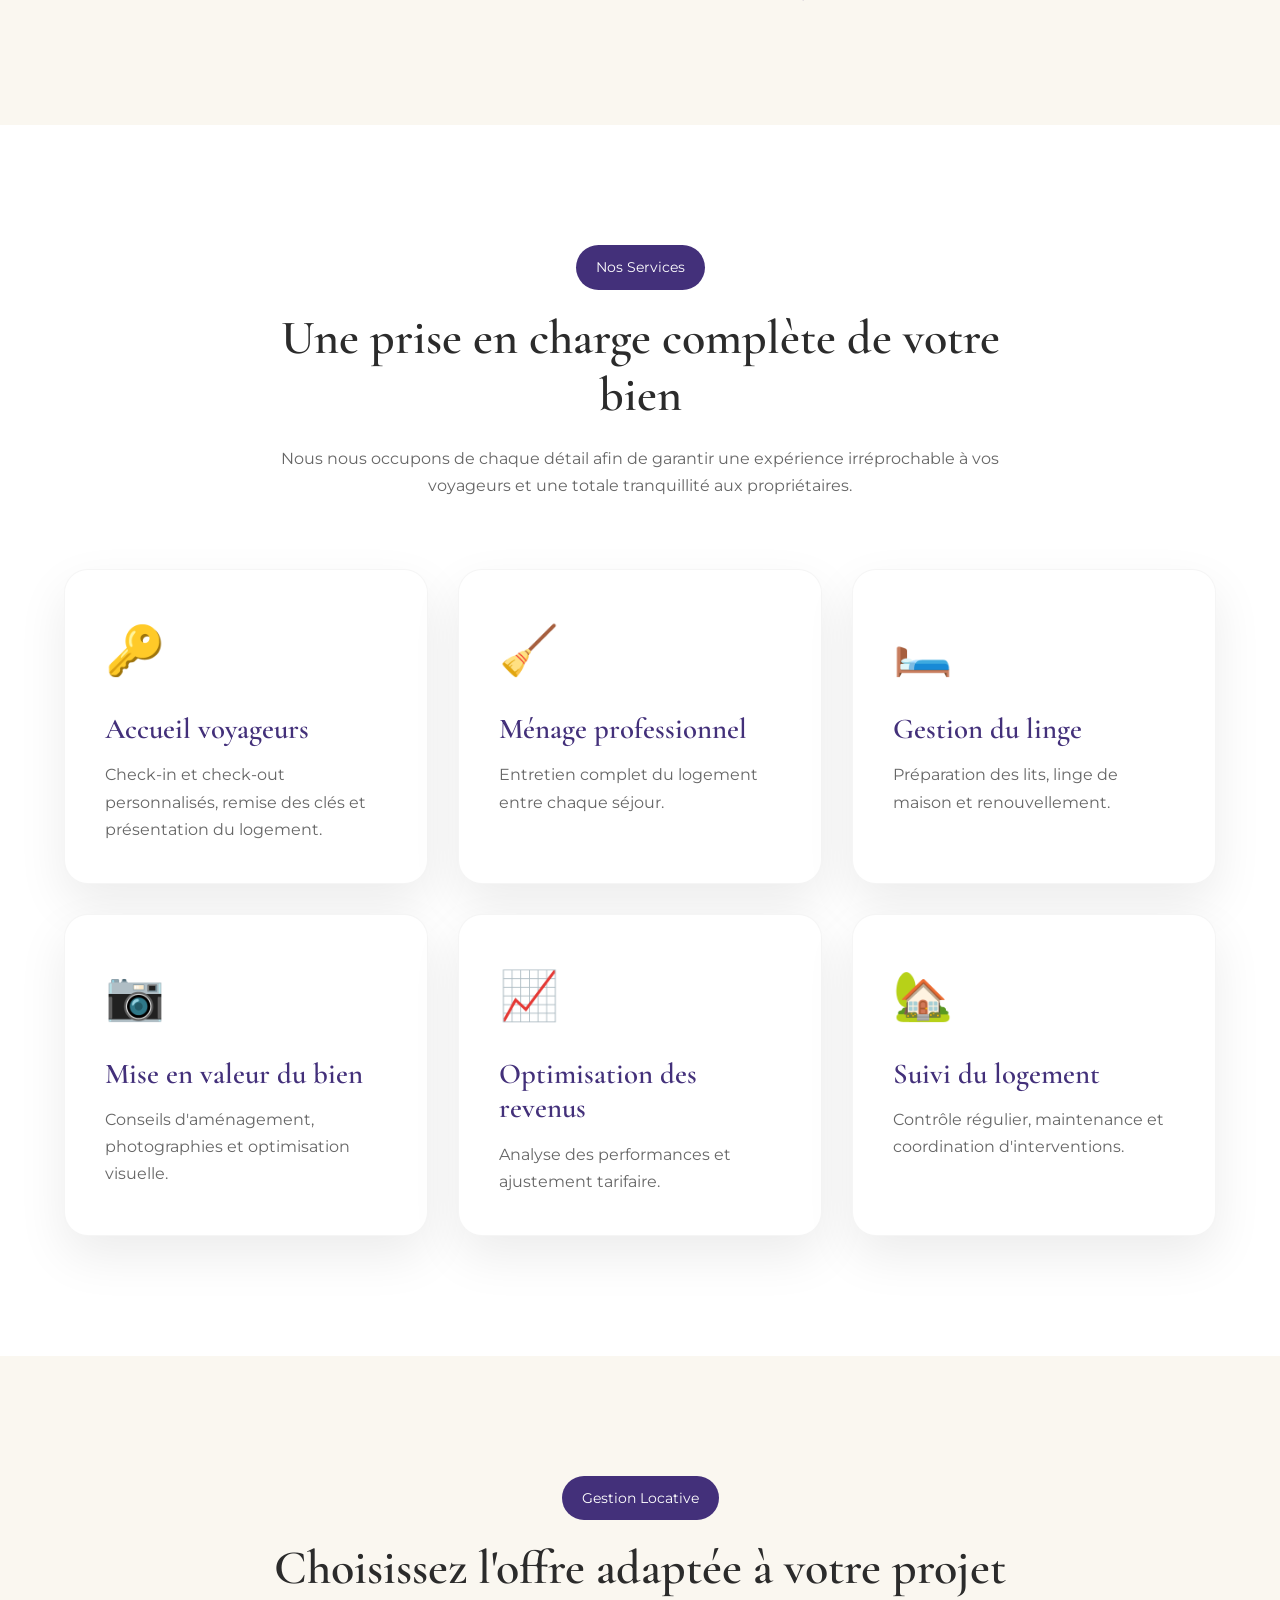
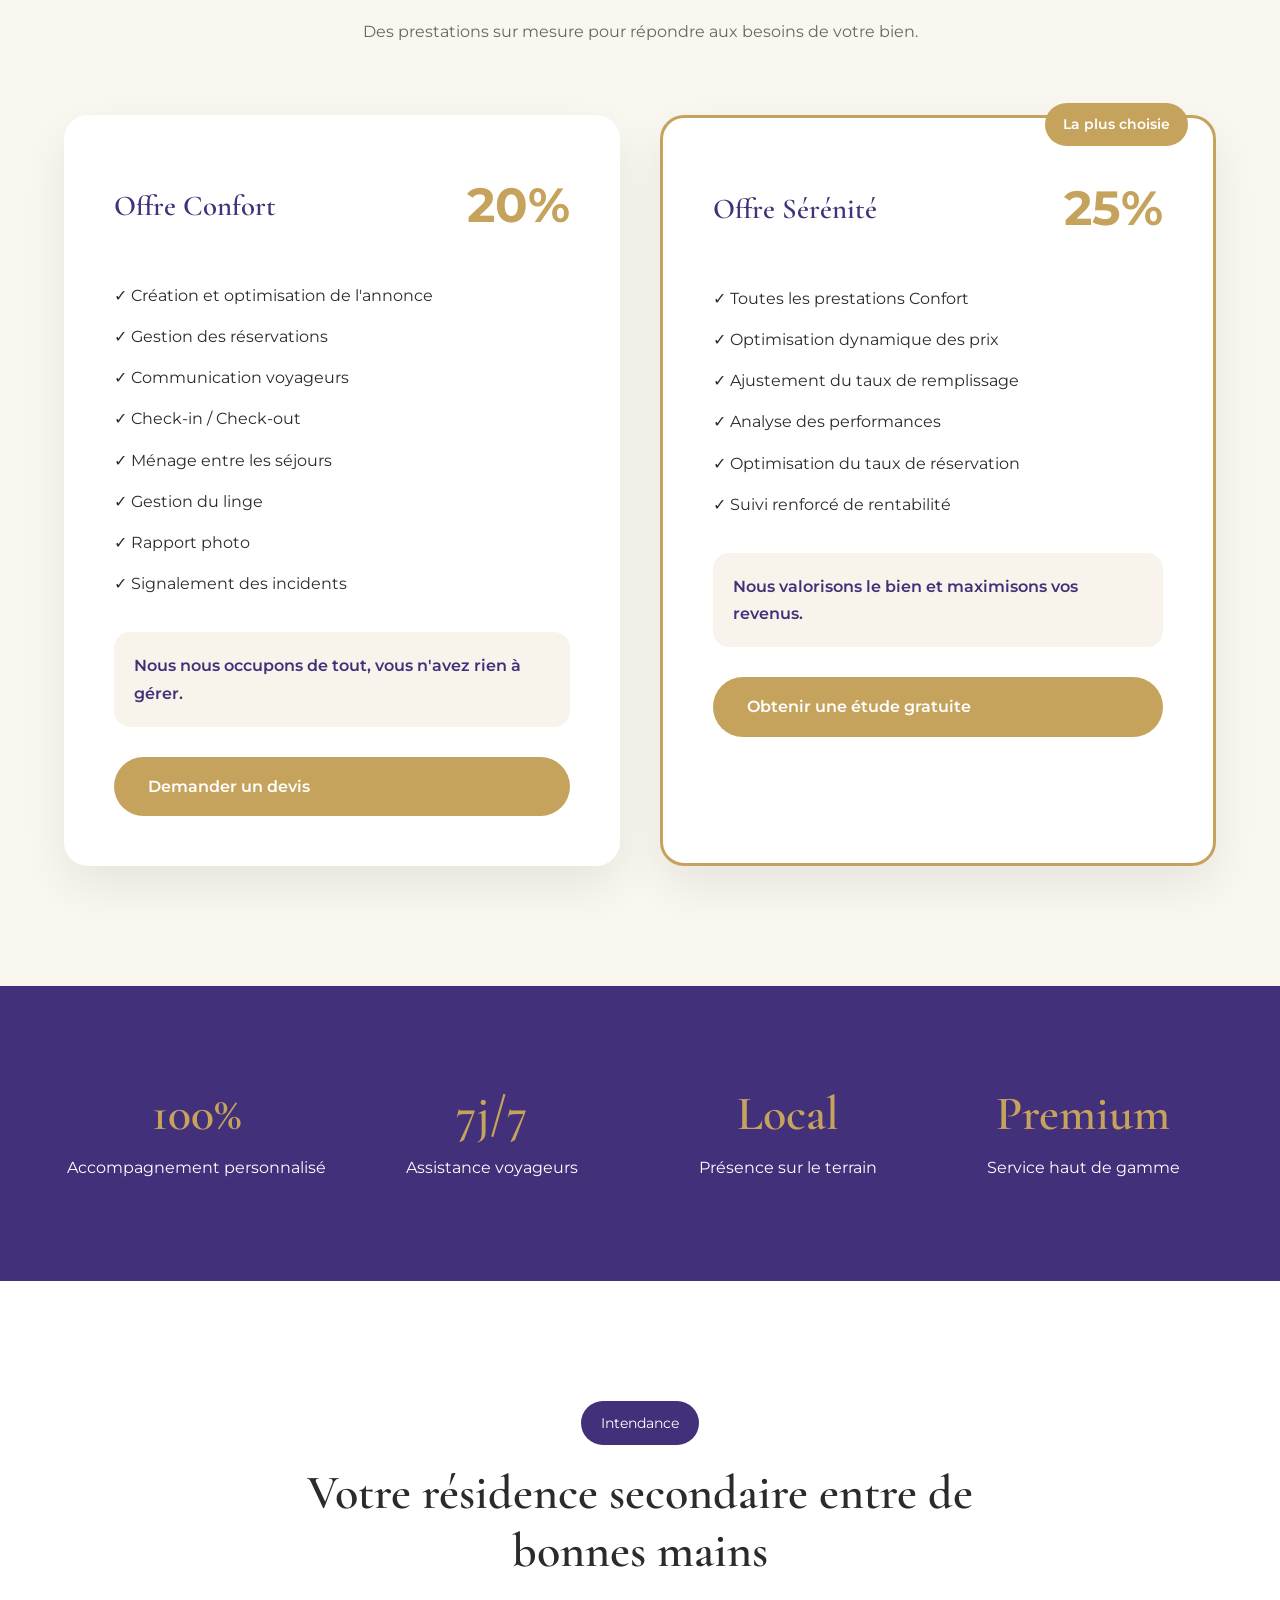
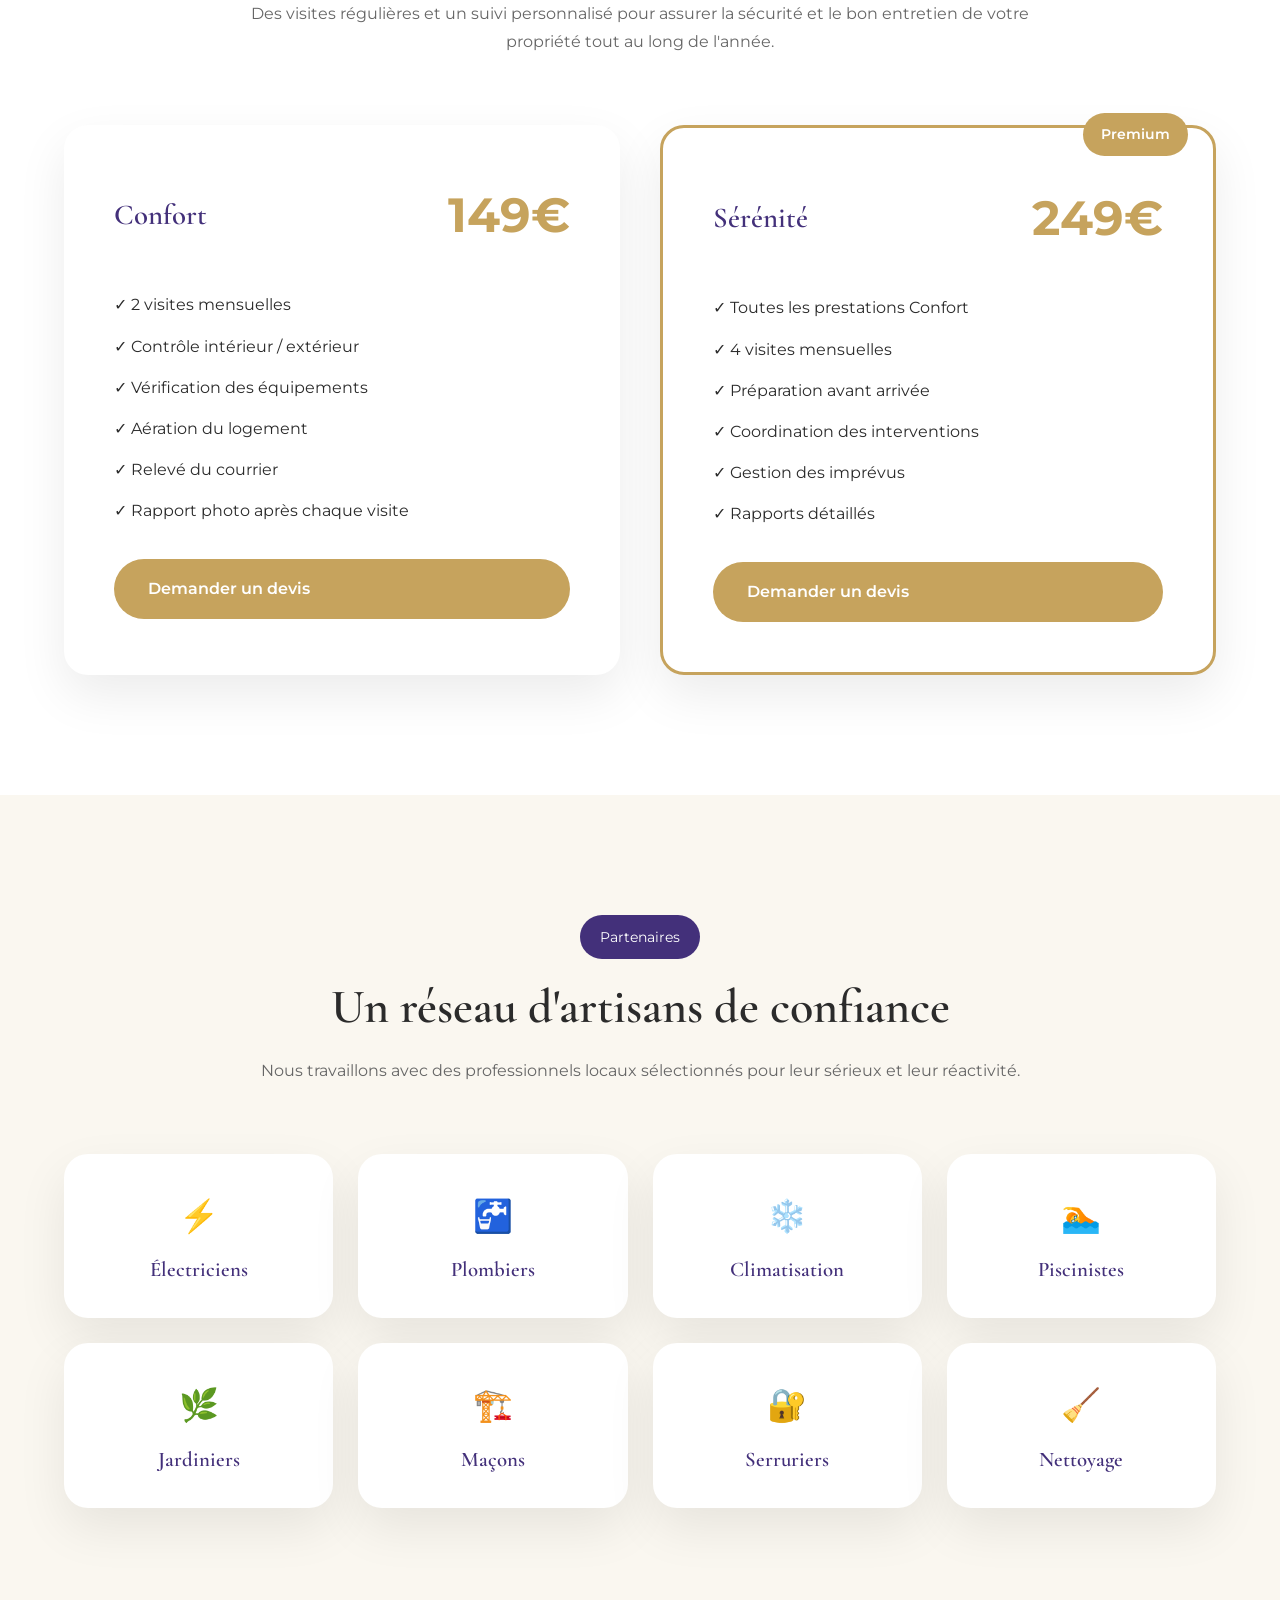
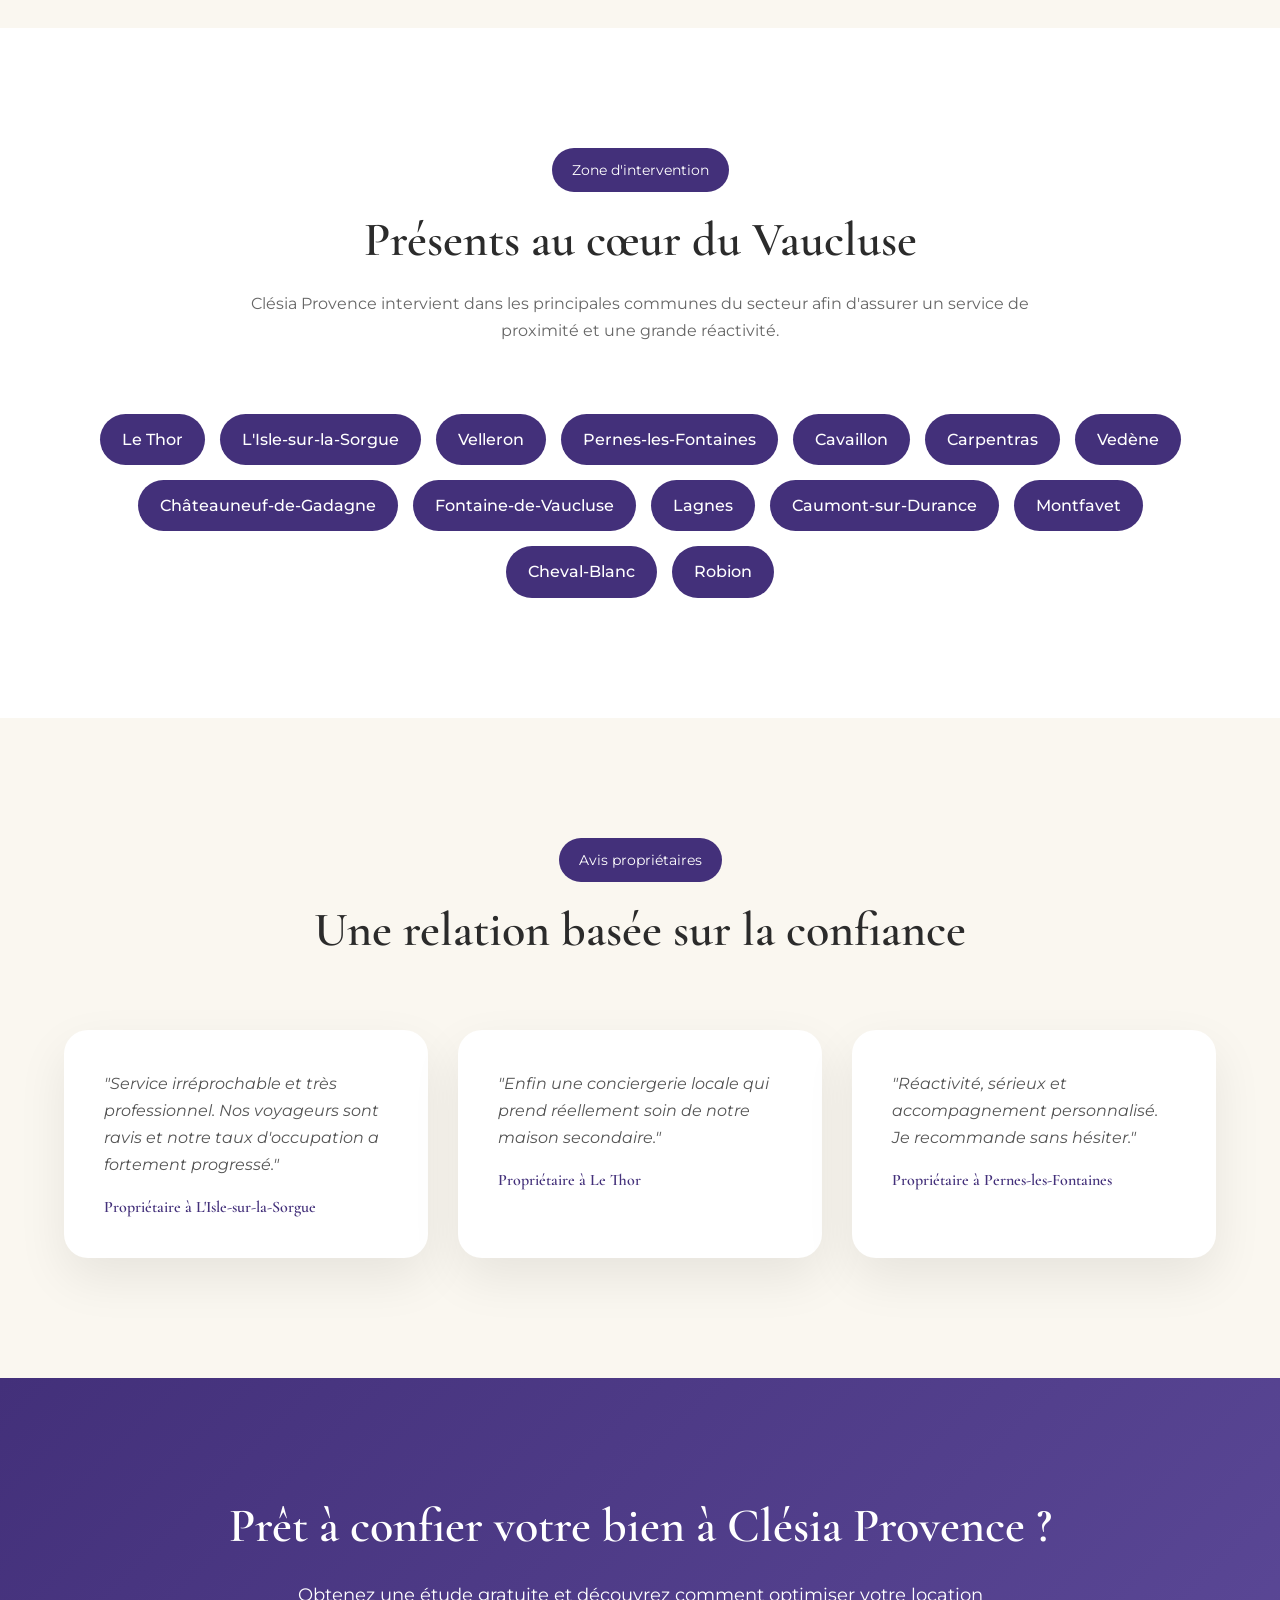
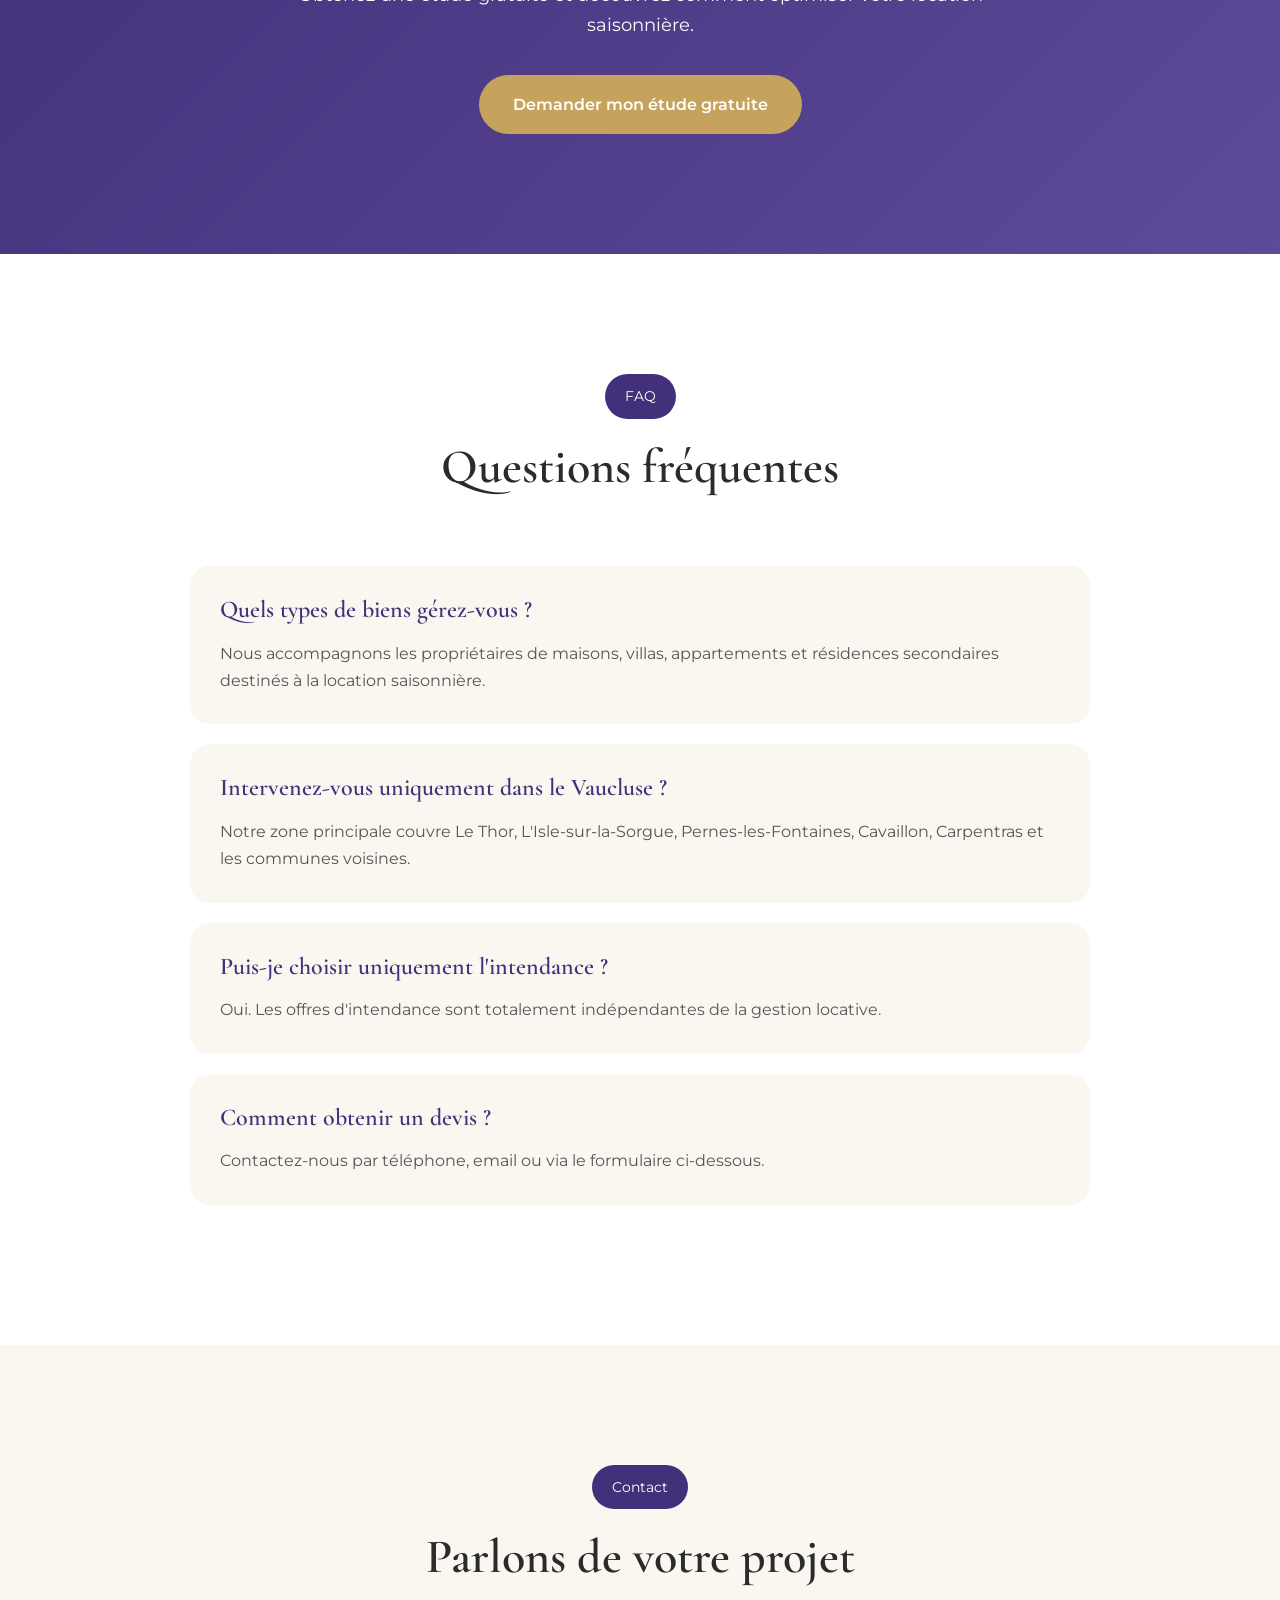
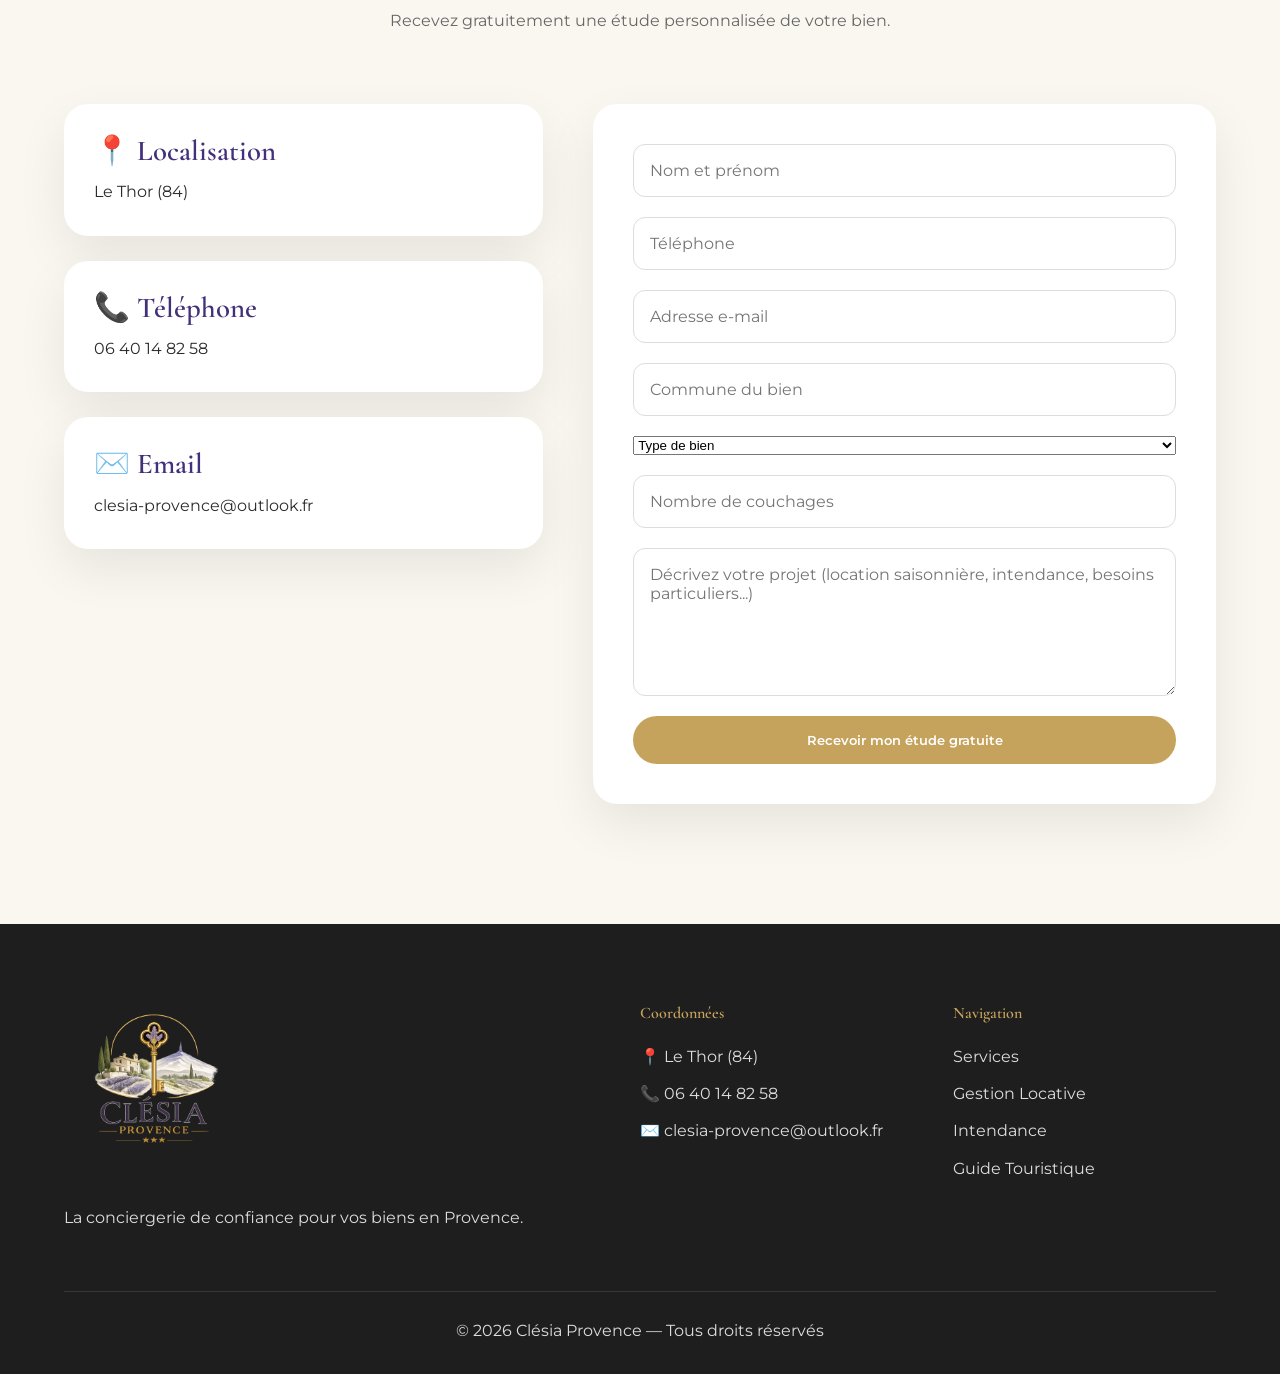
==== commit fb1de019: "Update index.html" ====
--- a/index.html
+++ b/index.html
@@ -1185,37 +1185,87 @@
 <div class="contact-form">
 
 <form
-action="https://formspree.io/f/TON_ID"
+action="https://formspree.io/f/mbdevnvv"
 method="POST">
+
+<input
+type="hidden"
+name="_subject"
+value="Nouvelle demande Clésia Provence">
 
 <input
 type="text"
 name="nom"
-placeholder="Votre nom"
+placeholder="Nom et prénom"
+required>
+
+<input
+type="tel"
+name="telephone"
+placeholder="Téléphone"
 required>
 
 <input
 type="email"
 name="email"
-placeholder="Votre email"
+placeholder="Adresse e-mail"
 required>
 
 <input
-type="tel"
-name="telephone"
-placeholder="Votre téléphone">
+type="text"
+name="commune"
+placeholder="Commune du bien">
+
+<select
+name="type_bien"
+required>
+
+<option value="">
+Type de bien
+</option>
+
+<option>
+Appartement
+</option>
+
+<option>
+Maison
+</option>
+
+<option>
+Villa
+</option>
+
+<option>
+Mas Provençal
+</option>
+
+<option>
+Résidence secondaire
+</option>
+
+<option>
+Autre
+</option>
+
+</select>
+
+<input
+type="number"
+name="couchages"
+placeholder="Nombre de couchages">
 
 <textarea
 name="message"
 rows="6"
-placeholder="Parlez-nous de votre projet..."
+placeholder="Décrivez votre projet (location saisonnière, intendance, besoins particuliers...)"
 required></textarea>
 
 <button
 type="submit"
 class="btn-gold">
 
-Envoyer ma demande
+Recevoir mon étude gratuite
 
 </button>
 
--- a/style.css
+++ b/style.css
@@ -1,49 +1,338 @@
+/* ==================================
+   RESET
+================================== */
+
+*{
+margin:0;
+padding:0;
+box-sizing:border-box;
+}
+
+html{
+scroll-behavior:smooth;
+}
+
+body{
+
+font-family:'Montserrat',sans-serif;
+
+background:#FAF7F0;
+
+color:#2B2B2B;
+
+line-height:1.7;
+
+overflow-x:hidden;
+
+}
+
+img{
+max-width:100%;
+display:block;
+}
+
+a{
+text-decoration:none;
+color:inherit;
+}
+
+ul{
+list-style:none;
+}
+
+/* ==================================
+   VARIABLES
+================================== */
+
 :root{
 
 --lavande:#43307A;
 
---lavande-clair:#5E47A6;
-
---or:#C6A35D;
-
---ivoire:#FAF7F0;
-
---vert-provence:#556B46;
-
---texte:#2B2B2B;
-
---blanc:#FFFFFF;
-
-}
-h1,h2,h3,h4{
-font-family:'Cormorant Garamond',serif;
-}
-
-body{
-font-family:'Montserrat',sans-serif;
-}
+--lavande-light:#5D4A99;
+
+--gold:#C6A35D;
+
+--gold-light:#D7B778;
+
+--ivory:#FAF7F0;
+
+--white:#FFFFFF;
+
+--dark:#222222;
+
+--shadow:
+0 20px 50px rgba(0,0,0,.08);
+
+--radius:24px;
+
+}
+
+/* ==================================
+   TYPOGRAPHIE
+================================== */
+
+h1,
+h2,
+h3,
+h4{
+
+font-family:
+'Cormorant Garamond',
+serif;
+
+font-weight:600;
+
+line-height:1.2;
+
+}
+
+h1{
+font-size:4rem;
+}
+
+h2{
+font-size:3rem;
+}
+
+h3{
+font-size:1.8rem;
+}
+
+p{
+font-size:1rem;
+}
+
+/* ==================================
+   CONTAINER
+================================== */
+
+.container{
+
+width:90%;
+
+max-width:1300px;
+
+margin:auto;
+
+}
+
+/* ==================================
+   SECTION HEADER
+================================== */
+
+.section-header{
+
+text-align:center;
+
+max-width:800px;
+
+margin:0 auto 70px;
+
+}
+
+.section-header h2{
+
+margin-bottom:20px;
+
+}
+
+.section-header p{
+
+color:#666;
+
+}
+
+/* ==================================
+   TAGS
+================================== */
+
+.section-tag{
+
+display:inline-block;
+
+padding:10px 20px;
+
+background:var(--lavande);
+
+color:white;
+
+border-radius:50px;
+
+font-size:.9rem;
+
+margin-bottom:20px;
+
+}
+
+/* ==================================
+   BOUTONS
+================================== */
+
+.btn-gold{
+
+display:inline-block;
+
+padding:16px 34px;
+
+background:var(--gold);
+
+color:white;
+
+border-radius:50px;
+
+font-weight:600;
+
+transition:.3s;
+
+}
+
+.btn-gold:hover{
+
+transform:translateY(-3px);
+
+background:var(--gold-light);
+
+}
+
+.btn-outline{
+
+display:inline-block;
+
+padding:16px 34px;
+
+border:2px solid white;
+
+border-radius:50px;
+
+color:white;
+
+font-weight:600;
+
+transition:.3s;
+
+}
+
+.btn-outline:hover{
+
+background:white;
+
+color:var(--lavande);
+
+}
+
+/* ==================================
+   HEADER
+================================== */
+
 .header{
 
 position:fixed;
 
 top:0;
 
+left:0;
+
 width:100%;
 
-z-index:999;
+z-index:1000;
 
 background:rgba(255,255,255,.95);
 
 backdrop-filter:blur(10px);
 
-box-shadow:0 5px 20px rgba(0,0,0,.08);
-
-}
+box-shadow:
+0 5px 20px rgba(0,0,0,.08);
+
+}
+
+.header .container{
+
+display:flex;
+
+justify-content:space-between;
+
+align-items:center;
+
+padding:20px 0;
+
+}
+
+.logo img{
+
+height:70px;
+
+}
+
+/* ==================================
+   NAVIGATION
+================================== */
+
+.nav{
+
+display:flex;
+
+gap:35px;
+
+align-items:center;
+
+}
+
+.nav a{
+
+font-weight:500;
+
+transition:.3s;
+
+}
+
+.nav a:hover{
+
+color:var(--gold);
+
+}
+
+/* ==================================
+   BURGER
+================================== */
+
+.burger{
+
+display:none;
+
+background:none;
+
+border:none;
+
+cursor:pointer;
+
+}
+
+.burger span{
+
+display:block;
+
+width:30px;
+
+height:3px;
+
+background:var(--lavande);
+
+margin:6px 0;
+
+transition:.3s;
+
+}
+
+/* ==================================
+   HERO
+================================== */
+
 .hero{
 
 height:100vh;
 
 background:
+
 linear-gradient(
 rgba(0,0,0,.45),
 rgba(0,0,0,.45)
@@ -55,12 +344,85 @@
 
 background-position:center;
 
-}
+display:flex;
+
+align-items:center;
+
+justify-content:center;
+
+text-align:center;
+
+}
+
+.overlay{
+
+width:100%;
+height:100%;
+
+display:flex;
+
+align-items:center;
+
+justify-content:center;
+
+}
+
+.hero-content{
+
+max-width:900px;
+
+color:white;
+
+padding:20px;
+
+}
+
+.hero-logo{
+
+width:220px;
+
+margin:0 auto 30px;
+
+}
+
+.hero-content h1{
+
+margin-bottom:25px;
+
+}
+
+.hero-content p{
+
+font-size:1.2rem;
+
+max-width:700px;
+
+margin:auto;
+
+margin-bottom:40px;
+
+}
+
+.hero-buttons{
+
+display:flex;
+
+justify-content:center;
+
+gap:20px;
+
+flex-wrap:wrap;
+
+}
+/* ==================================
+   MISSION
+================================== */
+
 .mission{
 
 padding:120px 0;
 
-background:var(--ivoire);
+background:var(--ivory);
 
 }
 
@@ -78,380 +440,1229 @@
 
 .mission-image img{
 
+border-radius:var(--radius);
+
+box-shadow:var(--shadow);
+
+}
+
+.mission-content h2{
+
+margin-bottom:25px;
+
+}
+
+.mission-content p{
+
+margin-bottom:30px;
+
+color:#555;
+
+}
+
+.mission-content ul{
+
+display:flex;
+
+flex-direction:column;
+
+gap:15px;
+
+}
+
+.mission-content li{
+
+font-weight:500;
+
+color:var(--lavande);
+
+}
+
+/* ==================================
+   SERVICES
+================================== */
+
+.services{
+
+padding:120px 0;
+
+background:white;
+
+}
+
+.services-grid{
+
+display:grid;
+
+grid-template-columns:repeat(3,1fr);
+
+gap:30px;
+
+}
+
+.service-card{
+
+background:white;
+
+padding:40px;
+
+border-radius:var(--radius);
+
+box-shadow:var(--shadow);
+
+transition:.3s;
+
+border:1px solid rgba(0,0,0,.04);
+
+}
+
+.service-card:hover{
+
+transform:translateY(-10px);
+
+}
+
+.service-icon{
+
+font-size:3rem;
+
+margin-bottom:20px;
+
+}
+
+.service-card h3{
+
+margin-bottom:15px;
+
+color:var(--lavande);
+
+}
+
+.service-card p{
+
+color:#666;
+
+}
+
+/* ==================================
+   OFFRES
+================================== */
+
+.offres{
+
+padding:120px 0;
+
+background:var(--ivory);
+
+}
+
+.offres-grid{
+
+display:grid;
+
+grid-template-columns:repeat(2,1fr);
+
+gap:40px;
+
+}
+
+.offre-card{
+
+background:white;
+
+padding:50px;
+
+border-radius:var(--radius);
+
+box-shadow:var(--shadow);
+
+position:relative;
+
+display:flex;
+
+flex-direction:column;
+
+}
+
+.offre-top{
+
+display:flex;
+
+justify-content:space-between;
+
+align-items:center;
+
+margin-bottom:35px;
+
+}
+
+.offre-top h3{
+
+color:var(--lavande);
+
+}
+
+.tarif{
+
+font-size:3rem;
+
+font-weight:700;
+
+color:var(--gold);
+
+}
+
+.offre-card ul{
+
+display:flex;
+
+flex-direction:column;
+
+gap:14px;
+
+margin-bottom:35px;
+
+}
+
+.offre-card li{
+
+font-size:1rem;
+
+}
+
+.offre-message{
+
+background:rgba(198,163,93,.12);
+
+padding:20px;
+
+border-radius:16px;
+
+margin-bottom:30px;
+
+font-weight:600;
+
+color:var(--lavande);
+
+}
+
+.featured{
+
+border:3px solid var(--gold);
+
+}
+
+.badge{
+
+position:absolute;
+
+top:-15px;
+
+right:25px;
+
+background:var(--gold);
+
+color:white;
+
+padding:10px 18px;
+
+border-radius:50px;
+
+font-size:.85rem;
+
+font-weight:600;
+
+}
+
+/* ==================================
+   INTENDANCE
+================================== */
+
+.intendance{
+
+padding:120px 0;
+
+background:white;
+
+}
+
+.intendance .offres-grid{
+
+margin-top:40px;
+
+}
+
+/* ==================================
+   STATS
+================================== */
+
+.stats{
+
+padding:100px 0;
+
+background:var(--lavande);
+
+color:white;
+
+}
+
+.stats-grid{
+
+display:grid;
+
+grid-template-columns:repeat(4,1fr);
+
+gap:30px;
+
+}
+
+.stat-card{
+
+text-align:center;
+
+}
+
+.stat-card h3{
+
+font-size:3rem;
+
+margin-bottom:10px;
+
+color:var(--gold);
+
+}
+
+.stat-card p{
+
+font-size:1rem;
+
+}
+
+/* ==================================
+   ANIMATIONS
+================================== */
+
+@keyframes fadeUp{
+
+from{
+
+opacity:0;
+
+transform:translateY(30px);
+
+}
+
+to{
+
+opacity:1;
+
+transform:translateY(0);
+
+}
+
+}
+
+.service-card,
+.offre-card,
+.stat-card{
+
+animation:fadeUp .8s ease;
+
+}
+
+/* ==================================
+   HOVER GLOBAL
+================================== */
+
+.service-card,
+.offre-card,
+.testimonial-card,
+.artisan-card{
+
+transition:
+transform .3s ease,
+box-shadow .3s ease;
+
+}
+
+.service-card:hover,
+.offre-card:hover,
+.testimonial-card:hover,
+.artisan-card:hover{
+
+transform:translateY(-8px);
+
+box-shadow:
+0 25px 60px rgba(0,0,0,.12);
+
+}
+/* ==================================
+   ARTISANS
+================================== */
+
+.artisans{
+
+padding:120px 0;
+
+background:var(--ivory);
+
+}
+
+.artisan-grid{
+
+display:grid;
+
+grid-template-columns:repeat(4,1fr);
+
+gap:25px;
+
+margin-top:50px;
+
+}
+
+.artisan-card{
+
+background:white;
+
+padding:35px 20px;
+
+border-radius:var(--radius);
+
+box-shadow:var(--shadow);
+
+text-align:center;
+
+font-size:2rem;
+
+}
+
+.artisan-card h3{
+
+margin-top:15px;
+
+font-size:1.3rem;
+
+color:var(--lavande);
+
+}
+
+/* ==================================
+   ZONE D'INTERVENTION
+================================== */
+
+.zone{
+
+padding:120px 0;
+
+background:white;
+
+}
+
+.zones{
+
+display:flex;
+
+flex-wrap:wrap;
+
+justify-content:center;
+
+gap:15px;
+
+margin-top:40px;
+
+}
+
+.zones span{
+
+background:var(--lavande);
+
+color:white;
+
+padding:12px 22px;
+
+border-radius:50px;
+
+font-weight:500;
+
+transition:.3s;
+
+}
+
+.zones span:hover{
+
+background:var(--gold);
+
+}
+
+/* ==================================
+   TÉMOIGNAGES
+================================== */
+
+.testimonials{
+
+padding:120px 0;
+
+background:var(--ivory);
+
+}
+
+.testimonial-grid{
+
+display:grid;
+
+grid-template-columns:repeat(3,1fr);
+
+gap:30px;
+
+}
+
+.testimonial-card{
+
+background:white;
+
+padding:40px;
+
+border-radius:var(--radius);
+
+box-shadow:var(--shadow);
+
+}
+
+.testimonial-card p{
+
+font-style:italic;
+
+margin-bottom:20px;
+
+color:#555;
+
+}
+
+.testimonial-card h4{
+
+color:var(--lavande);
+
+font-size:1rem;
+
+}
+
+/* ==================================
+   CTA
+================================== */
+
+.cta-section{
+
+padding:120px 0;
+
+background:linear-gradient(
+135deg,
+var(--lavande),
+var(--lavande-light)
+);
+
+color:white;
+
+text-align:center;
+
+}
+
+.cta-section h2{
+
+margin-bottom:25px;
+
+}
+
+.cta-section p{
+
+max-width:700px;
+
+margin:auto;
+
+margin-bottom:35px;
+
+font-size:1.1rem;
+
+}
+
+/* ==================================
+   FAQ
+================================== */
+
+.faq{
+
+padding:120px 0;
+
+background:white;
+
+}
+
+.faq-container{
+
+max-width:900px;
+
+margin:auto;
+
+}
+
+.faq-item{
+
+background:var(--ivory);
+
+padding:30px;
+
+border-radius:20px;
+
+margin-bottom:20px;
+
+}
+
+.faq-item h3{
+
+margin-bottom:15px;
+
+color:var(--lavande);
+
+font-size:1.5rem;
+
+}
+
+.faq-item p{
+
+color:#555;
+
+}
+
+/* ==================================
+   CONTACT
+================================== */
+
+.contact{
+
+padding:120px 0;
+
+background:var(--ivory);
+
+}
+
+.contact-grid{
+
+display:grid;
+
+grid-template-columns:1fr 1.3fr;
+
+gap:50px;
+
+align-items:start;
+
+}
+
+.contact-info{
+
+display:flex;
+
+flex-direction:column;
+
+gap:25px;
+
+}
+
+.contact-card{
+
+background:white;
+
+padding:30px;
+
+border-radius:var(--radius);
+
+box-shadow:var(--shadow);
+
+}
+
+.contact-card h3{
+
+margin-bottom:10px;
+
+color:var(--lavande);
+
+}
+
+.contact-form{
+
+background:white;
+
+padding:40px;
+
+border-radius:var(--radius);
+
+box-shadow:var(--shadow);
+
+}
+
+.contact-form form{
+
+display:flex;
+
+flex-direction:column;
+
+gap:20px;
+
+}
+
+.contact-form input,
+.contact-form textarea{
+
+padding:16px;
+
+border:1px solid #ddd;
+
+border-radius:12px;
+
+font-family:inherit;
+
+font-size:1rem;
+
+}
+
+.contact-form input:focus,
+.contact-form textarea:focus{
+
+outline:none;
+
+border-color:var(--gold);
+
+}
+
+.contact-form button{
+
+border:none;
+
+cursor:pointer;
+
+}
+
+/* ==================================
+   FOOTER
+================================== */
+
+.footer{
+
+background:#1E1E1E;
+
+color:white;
+
+padding:80px 0 20px;
+
+}
+
+.footer-grid{
+
+display:grid;
+
+grid-template-columns:2fr 1fr 1fr;
+
+gap:50px;
+
+}
+
+.footer-logo{
+
+width:180px;
+
+margin-bottom:20px;
+
+}
+
+.footer h4{
+
+margin-bottom:20px;
+
+color:var(--gold);
+
+}
+
+.footer p{
+
+margin-bottom:10px;
+
+color:#ddd;
+
+}
+
+.footer a{
+
+color:#ddd;
+
+transition:.3s;
+
+}
+
+.footer a:hover{
+
+color:var(--gold);
+
+}
+
+.footer-bottom{
+
+margin-top:50px;
+
+padding-top:25px;
+
+border-top:1px solid rgba(255,255,255,.1);
+
+text-align:center;
+
+font-size:.9rem;
+
+color:#aaa;
+
+}
+/* ==================================
+   WHATSAPP
+================================== */
+
+.whatsapp{
+
+position:fixed;
+
+bottom:25px;
+
+right:25px;
+
+width:65px;
+
+height:65px;
+
+border-radius:50%;
+
+background:#25D366;
+
+display:flex;
+
+align-items:center;
+
+justify-content:center;
+
+font-size:30px;
+
+z-index:999;
+
+box-shadow:
+0 10px 30px rgba(0,0,0,.25);
+
+transition:.3s;
+
+}
+
+.whatsapp:hover{
+
+transform:scale(1.08);
+
+}
+
+/* ==================================
+   TABLETTE
+================================== */
+
+@media(max-width:1100px){
+
+h1{
+font-size:3.2rem;
+}
+
+h2{
+font-size:2.4rem;
+}
+
+.mission-grid{
+
+grid-template-columns:1fr;
+
+gap:50px;
+
+}
+
+.services-grid{
+
+grid-template-columns:repeat(2,1fr);
+
+}
+
+.offres-grid{
+
+grid-template-columns:1fr;
+
+}
+
+.stats-grid{
+
+grid-template-columns:repeat(2,1fr);
+
+}
+
+.artisan-grid{
+
+grid-template-columns:repeat(2,1fr);
+
+}
+
+.testimonial-grid{
+
+grid-template-columns:1fr;
+
+}
+
+.contact-grid{
+
+grid-template-columns:1fr;
+
+}
+
+.footer-grid{
+
+grid-template-columns:1fr;
+
+gap:35px;
+
+}
+
+}
+
+/* ==================================
+   MOBILE
+================================== */
+
+@media(max-width:768px){
+
+.container{
+
+width:92%;
+
+}
+
+h1{
+
+font-size:2.3rem;
+
+}
+
+h2{
+
+font-size:2rem;
+
+}
+
+h3{
+
+font-size:1.5rem;
+
+}
+
+.section-header{
+
+margin-bottom:50px;
+
+}
+
+.hero{
+
+padding-top:100px;
+
+height:auto;
+
+min-height:100vh;
+
+}
+
+.hero-content{
+
+padding:40px 15px;
+
+}
+
+.hero-logo{
+
+width:170px;
+
+}
+
+.hero-content p{
+
+font-size:1rem;
+
+}
+
+.hero-buttons{
+
+flex-direction:column;
+
+align-items:center;
+
+}
+
+.btn-gold,
+.btn-outline{
+
 width:100%;
 
-border-radius:24px;
-
-box-shadow:0 25px 60px rgba(0,0,0,.15);
-
-}
-
-.section-tag{
-
-display:inline-block;
-
-padding:10px 20px;
-
-background:var(--lavande);
-
-color:white;
-
-border-radius:50px;
+max-width:320px;
+
+text-align:center;
+
+}
+
+.services-grid{
+
+grid-template-columns:1fr;
+
+}
+
+.stats-grid{
+
+grid-template-columns:1fr;
+
+}
+
+.artisan-grid{
+
+grid-template-columns:1fr;
+
+}
+
+.zones{
+
+justify-content:flex-start;
+
+}
+
+.contact-form{
+
+padding:25px;
+
+}
+
+.offre-card{
+
+padding:35px 25px;
+
+}
+
+.tarif{
+
+font-size:2.2rem;
+
+}
+
+}
+
+/* ==================================
+   MENU MOBILE
+================================== */
+
+@media(max-width:992px){
+
+.burger{
+
+display:block;
+
+z-index:1001;
+
+}
+
+.nav{
+
+position:fixed;
+
+top:0;
+
+right:-100%;
+
+width:280px;
+
+height:100vh;
+
+background:white;
+
+flex-direction:column;
+
+justify-content:flex-start;
+
+align-items:flex-start;
+
+padding:120px 40px;
+
+gap:25px;
+
+transition:.4s ease;
+
+box-shadow:
+-10px 0 30px rgba(0,0,0,.15);
+
+}
+
+.nav.active{
+
+right:0;
+
+}
+
+.nav a{
+
+font-size:1.1rem;
+
+width:100%;
+
+padding:10px 0;
+
+border-bottom:1px solid #eee;
+
+}
+
+}
+
+/* ==================================
+   PERFORMANCE
+================================== */
+
+img{
+
+height:auto;
+
+}
+
+.hero img,
+.mission img,
+.guide-card img{
+
+will-change:transform;
+
+}
+
+/* ==================================
+   ACCESSIBILITÉ
+================================== */
+
+button,
+a,
+input,
+textarea{
+
+-webkit-tap-highlight-color:transparent;
+
+}
+
+input,
+textarea,
+button{
+
+font-family:inherit;
+
+}
+
+:focus-visible{
+
+outline:2px solid var(--gold);
+
+outline-offset:2px;
+
+}
+
+/* ==================================
+   GUIDE TOURISTIQUE
+================================== */
+
+.guide{
+
+padding:160px 0 120px;
+
+background:var(--ivory);
+
+}
+
+.guide-grid{
+
+display:grid;
+
+grid-template-columns:repeat(3,1fr);
+
+gap:30px;
+
+margin-top:50px;
+
+}
+
+.guide-card{
+
+background:white;
+
+border-radius:var(--radius);
+
+overflow:hidden;
+
+box-shadow:var(--shadow);
+
+transition:.3s;
+
+}
+
+.guide-card:hover{
+
+transform:translateY(-10px);
+
+}
+
+.guide-card img{
+
+width:100%;
+
+height:250px;
+
+object-fit:cover;
+
+}
+
+.guide-card .content{
+
+padding:25px;
+
+}
+
+.guide-card h3{
+
+margin-bottom:15px;
+
+color:var(--lavande);
+
+}
+
+.guide-card p{
 
 margin-bottom:20px;
 
-}
-.services{
-
-padding:120px 0;
-
-background:white;
-
-}
-
-.services-grid{
-
-display:grid;
-
-grid-template-columns:repeat(3,1fr);
-
-gap:30px;
-
-}
-
-.service-card{
-
-padding:40px;
-
-border-radius:24px;
-
-background:white;
-
-box-shadow:0 15px 40px rgba(0,0,0,.08);
-
-transition:.3s;
-
-}
-
-.service-card:hover{
-
-transform:translateY(-10px);
-
-}
-
-.icon{
-
-font-size:42px;
-
-margin-bottom:20px;
-
-}
-.offres{
-
-padding:120px 0;
-
-background:var(--ivoire);
-
-}
-
-.offres-grid{
-
-display:grid;
+color:#666;
+
+}
+
+@media(max-width:1100px){
+
+.guide-grid{
 
 grid-template-columns:repeat(2,1fr);
 
-gap:40px;
-
-}
-
-.offre{
-
-background:white;
-
-padding:50px;
-
-border-radius:25px;
-
-box-shadow:0 20px 50px rgba(0,0,0,.08);
-
-}
-
-.offre-header{
-
-display:flex;
-
-justify-content:space-between;
-
-align-items:center;
-
-margin-bottom:30px;
-
-}
-
-.offre-header span{
-
-font-size:42px;
-
-font-weight:700;
-
-color:var(--or);
-
-}
-
-.featured{
-
-border:3px solid var(--or);
-
-}
-.price{
-
-font-size:64px;
-
-font-weight:700;
-
-color:var(--lavande);
-
-margin:20px 0;
-
-}
-
-.price span{
-
-font-size:18px;
-
-}
-.artisan-grid{
-
-display:grid;
-
-grid-template-columns:repeat(4,1fr);
-
-gap:20px;
-
-margin-top:40px;
-
-}
-
-.artisan-grid div{
-
-padding:20px;
-
-text-align:center;
-
-background:white;
-
-border-radius:16px;
-
-}
-.zones{
-
-display:flex;
-
-flex-wrap:wrap;
-
-gap:15px;
-
-margin-top:30px;
-
-}
-
-.zones span{
-
-padding:12px 20px;
-
-background:var(--lavande);
-
-color:white;
-
-border-radius:50px;
-
-}
-.burger{
-
-display:none;
-
-background:none;
-
-border:none;
-
-cursor:pointer;
-
-}
-
-.burger span{
-
-display:block;
-
-width:30px;
-
-height:3px;
-
-margin:6px;
-
-background:var(--lavande);
-
-transition:.3s;
-
-}
-
-@media(max-width:992px){
-
-.nav{
-
-position:fixed;
-
-top:0;
-
-right:-100%;
-
-width:280px;
-
-height:100vh;
-
-background:white;
-
-display:flex;
-
-flex-direction:column;
-
-padding:120px 40px;
-
-transition:.4s;
-
-box-shadow:-10px 0 30px rgba(0,0,0,.15);
-
-}
-
-.nav.active{
-
-right:0;
-
-}
-
-.burger{
-
-display:block;
-
-}
-
-}
-.whatsapp{
-
-position:fixed;
-
-bottom:25px;
-
-right:25px;
-
-width:65px;
-
-height:65px;
-
-border-radius:50%;
-
-background:#25D366;
-
-display:flex;
-
-align-items:center;
-
-justify-content:center;
-
-font-size:30px;
-
-text-decoration:none;
-
-z-index:999;
-
-box-shadow:0 10px 25px rgba(0,0,0,.25);
-
-}
-.faq{
-
-padding:120px 0;
-
-background:white;
-
-}
-
-.faq-item{
-
-padding:30px;
-
-margin-bottom:20px;
-
-border-radius:20px;
-
-background:var(--ivoire);
-
-}
-.footer{
-
-background:#1F1F1F;
-
-color:white;
-
-padding:80px 0 20px;
-
-}
-
-.footer-grid{
-
-display:grid;
-
-grid-template-columns:2fr 1fr 1fr;
-
-gap:40px;
-
-}
-
-.copyright{
-
-margin-top:40px;
-
-padding-top:20px;
-
-border-top:1px solid rgba(255,255,255,.15);
-
-text-align:center;
-
-}
+}
+
+}
+
+@media(max-width:768px){
+
 .guide-grid{
 
-display:grid;
-
-grid-template-columns:repeat(3,1fr);
-
-gap:30px;
-
-}
-
-.guide-card{
-
-background:white;
-
-border-radius:24px;
-
-overflow:hidden;
-
-box-shadow:0 15px 40px rgba(0,0,0,.08);
-
-transition:.3s;
-
-}
-
-.guide-card:hover{
-
-transform:translateY(-10px);
-
-}
-
-.guide-card img{
-
-width:100%;
-
-height:250px;
-
-object-fit:cover;
-
-}
+grid-template-columns:1fr;
+
+}
+
+}
+
+/* ==================================
+   FIN DU CSS
+================================== */
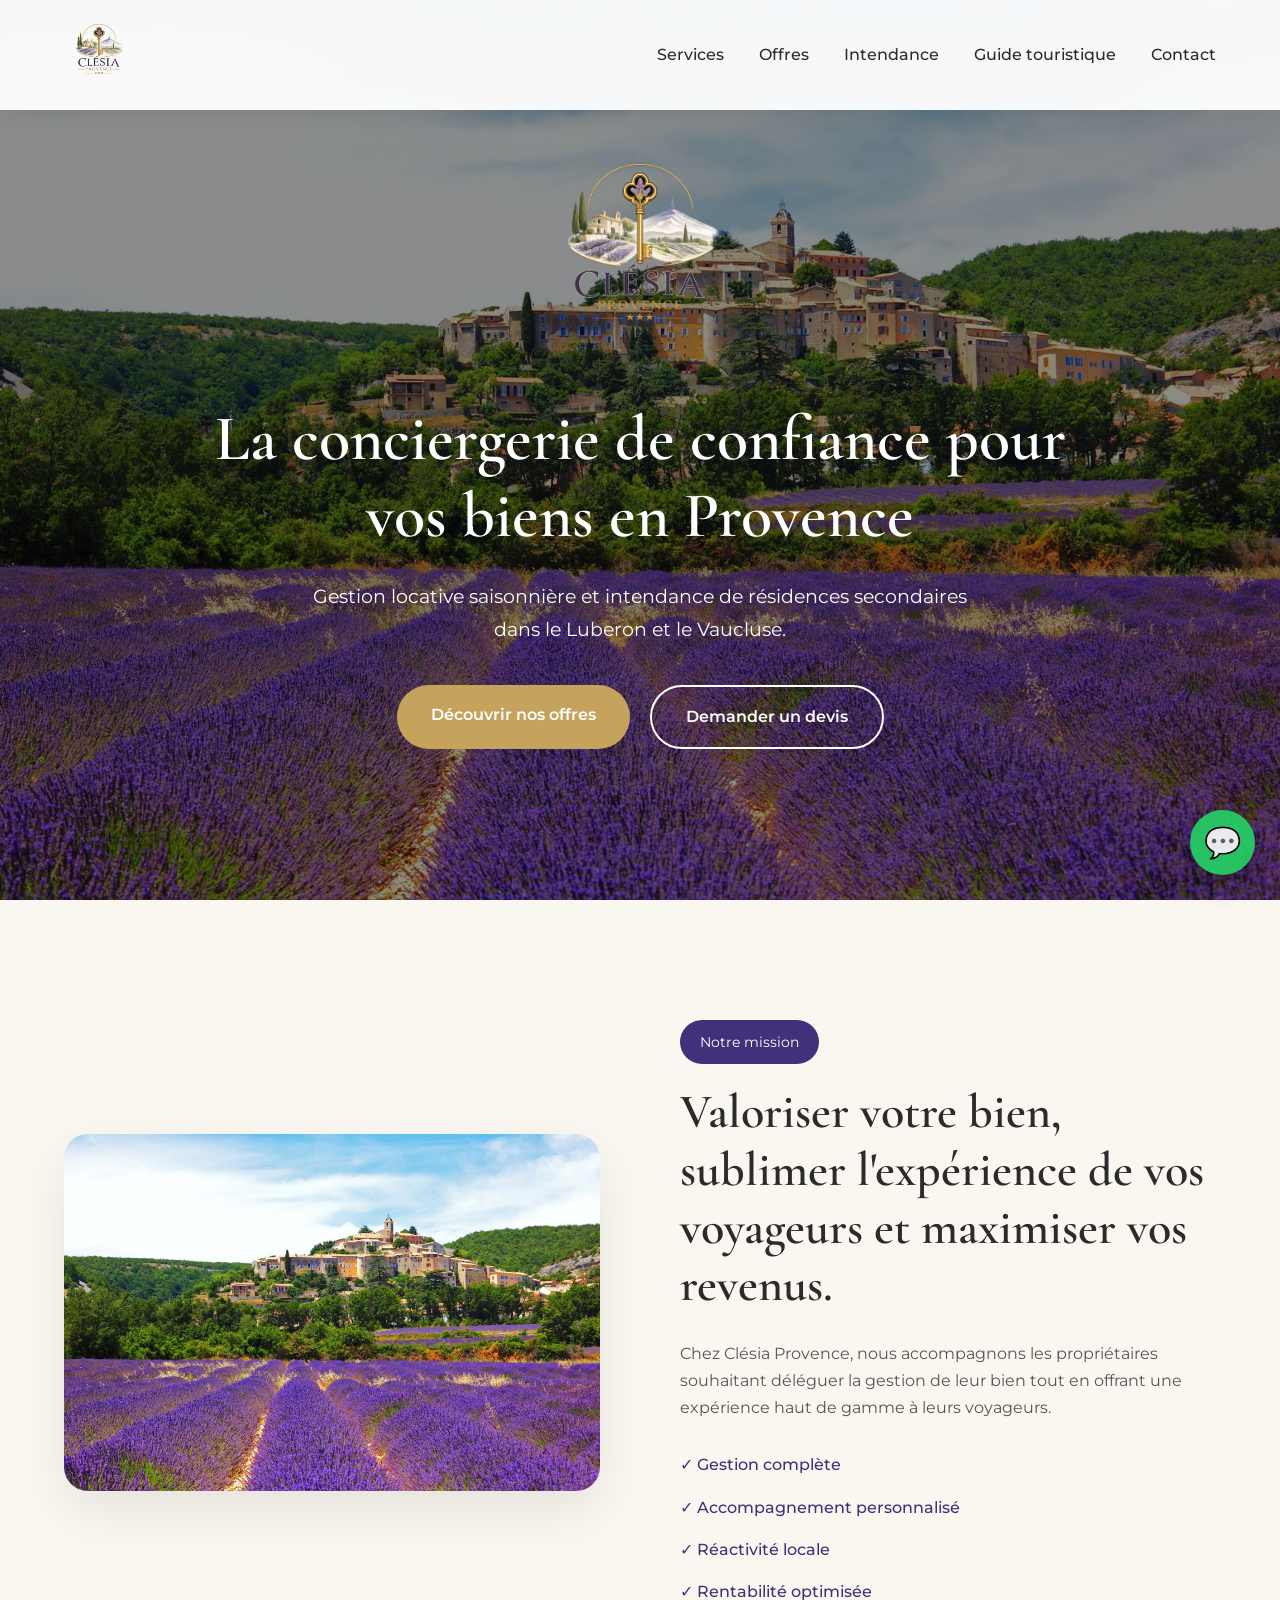
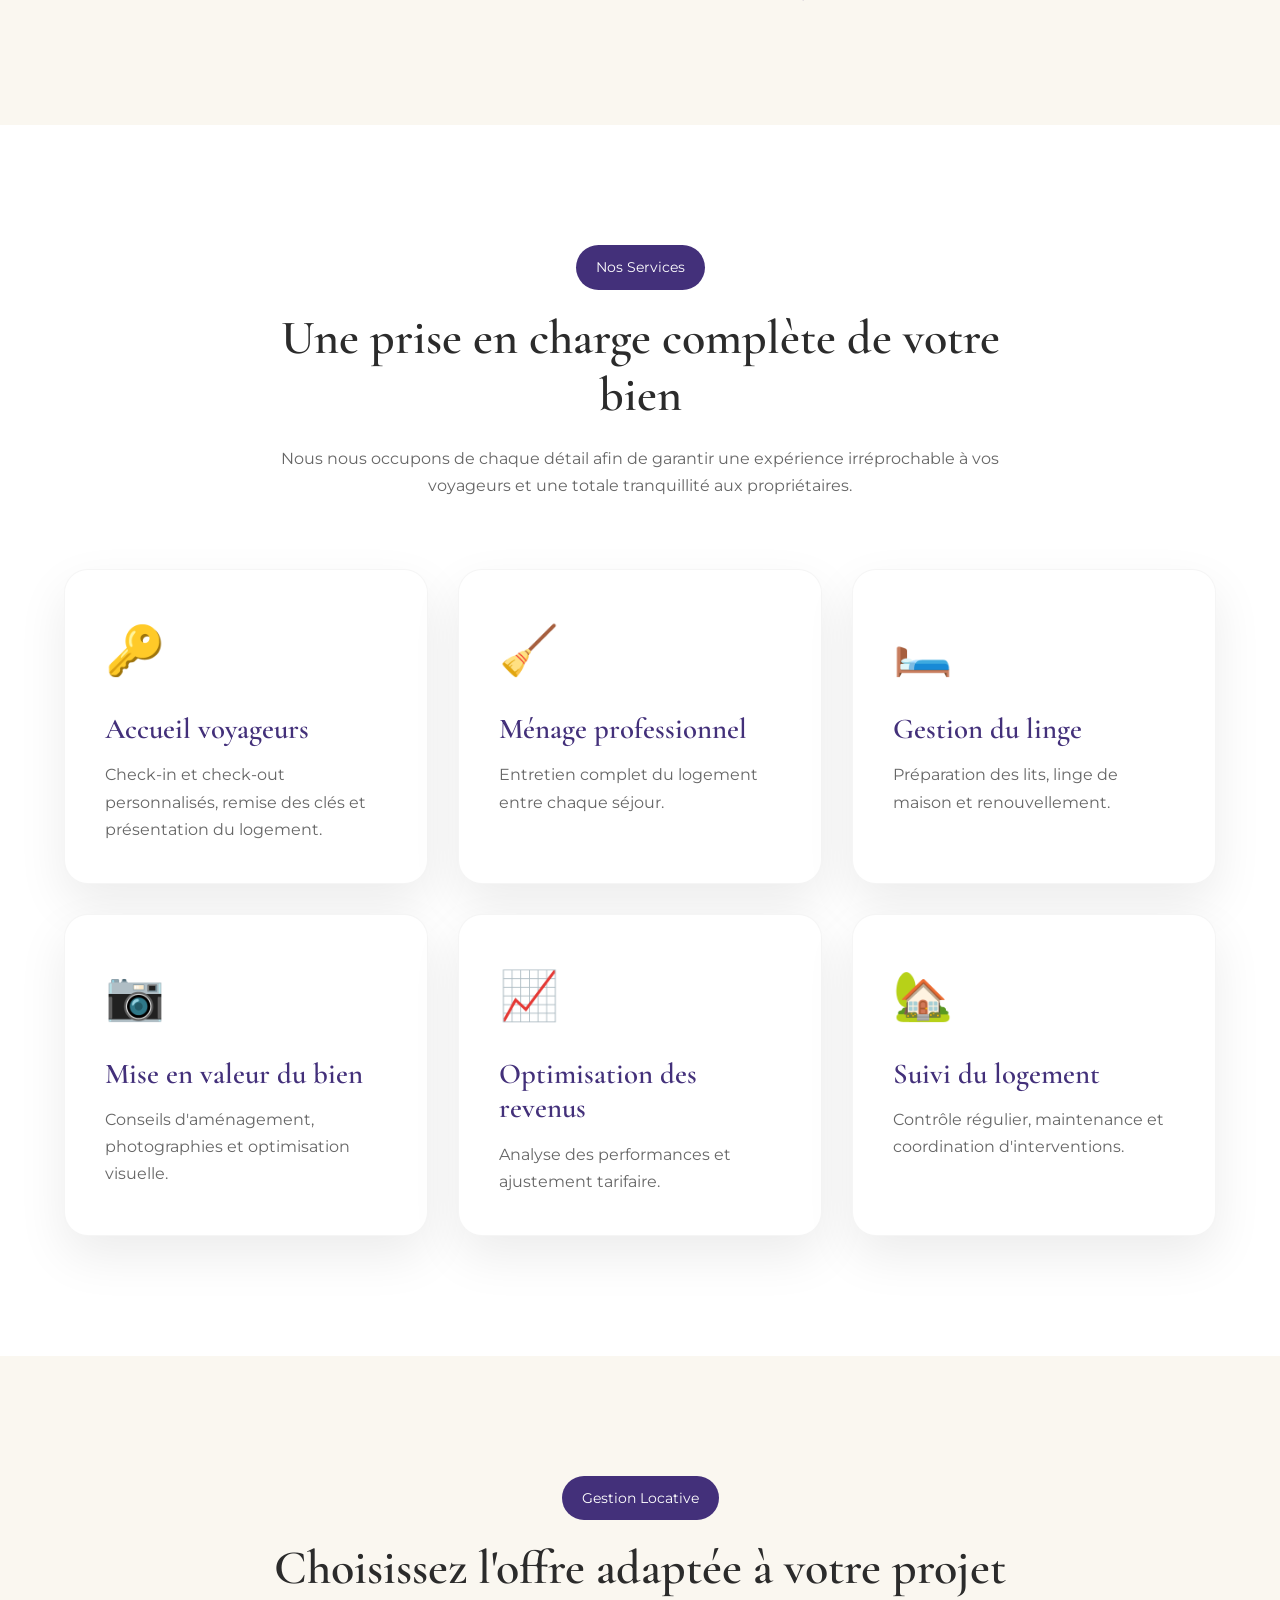
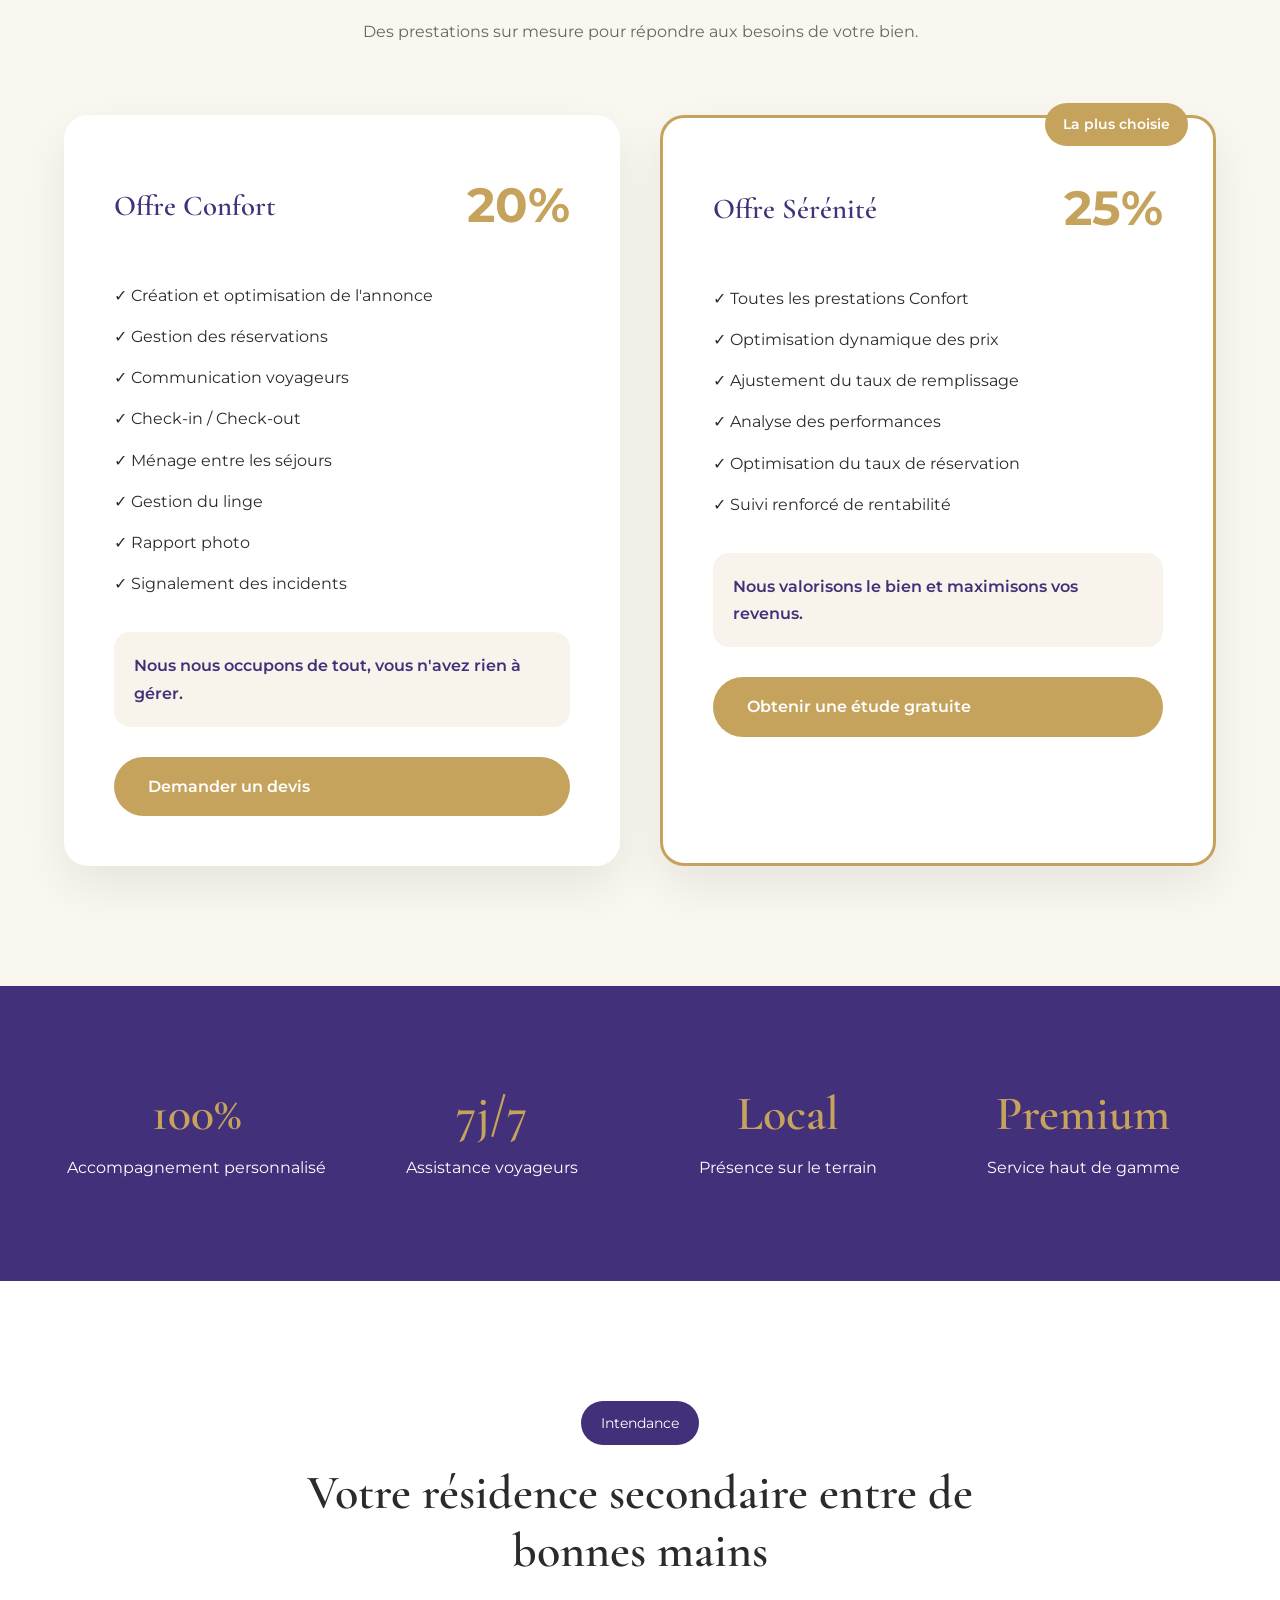
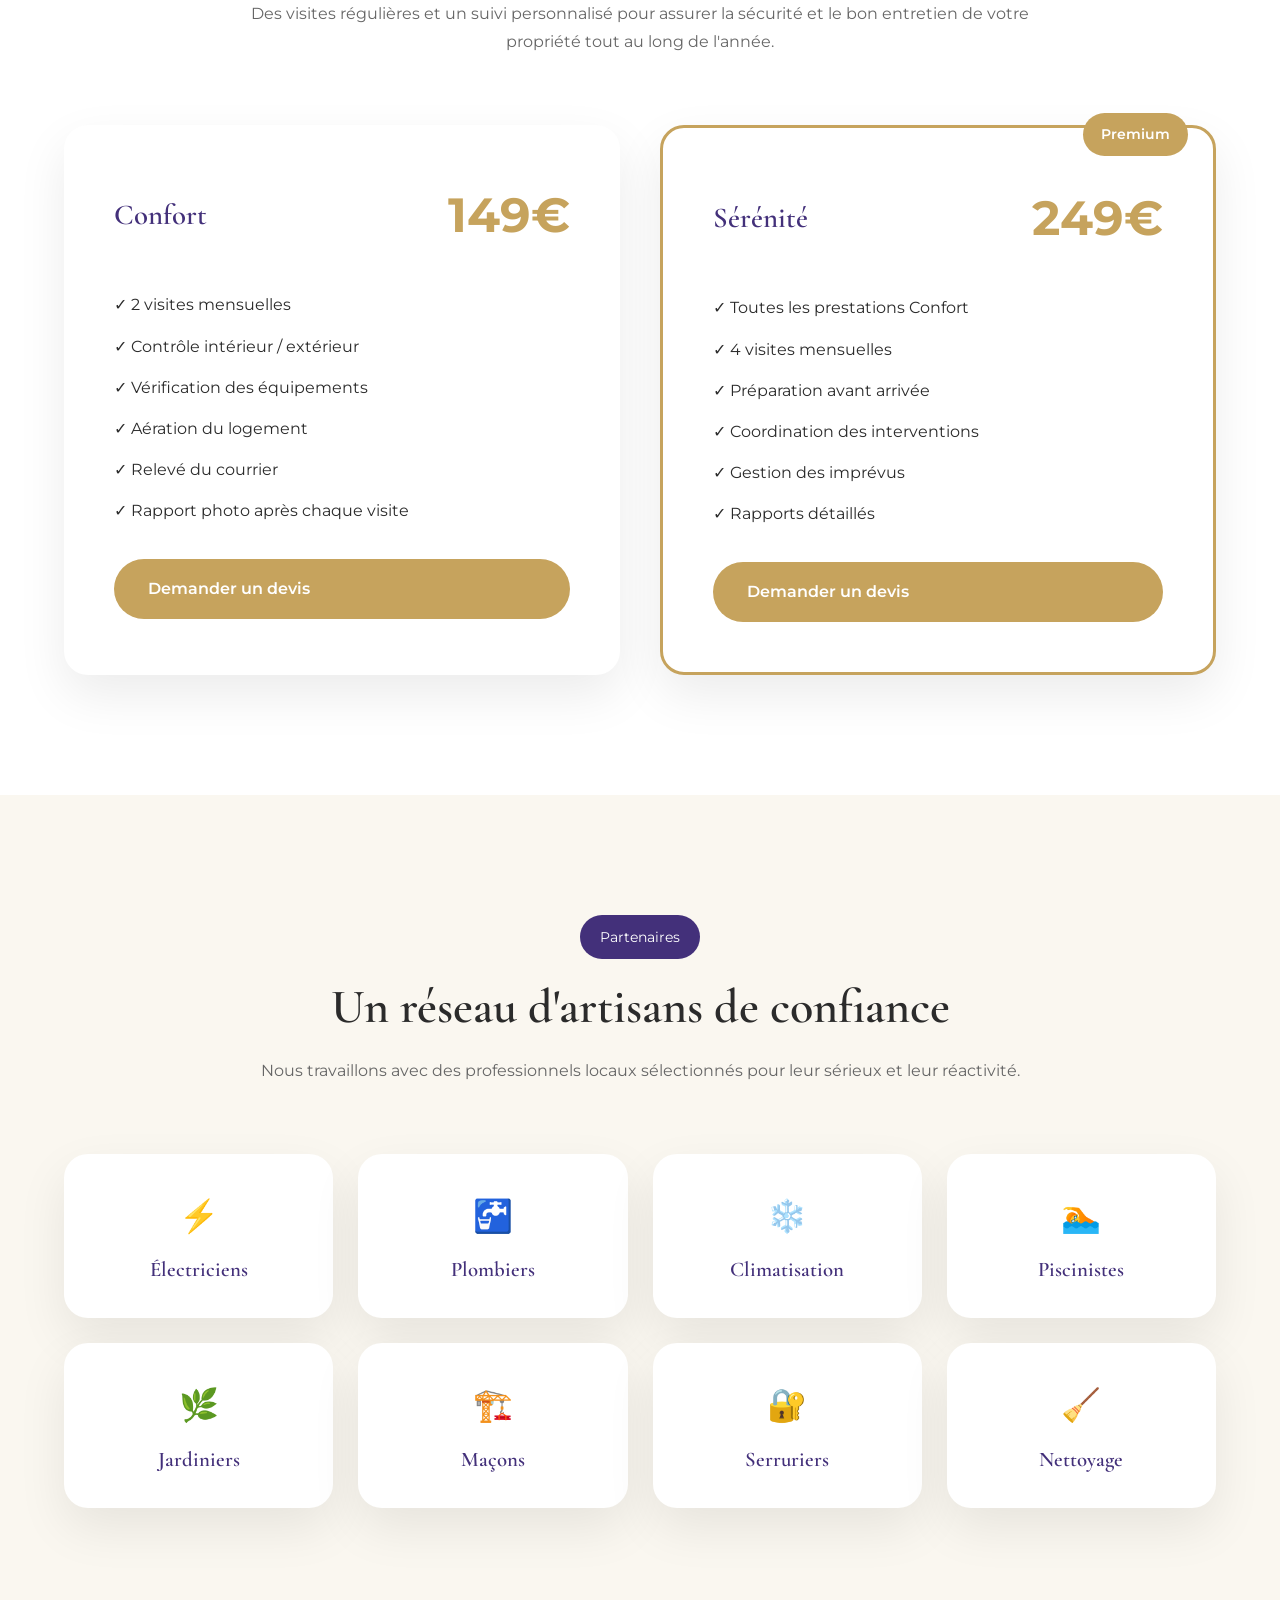
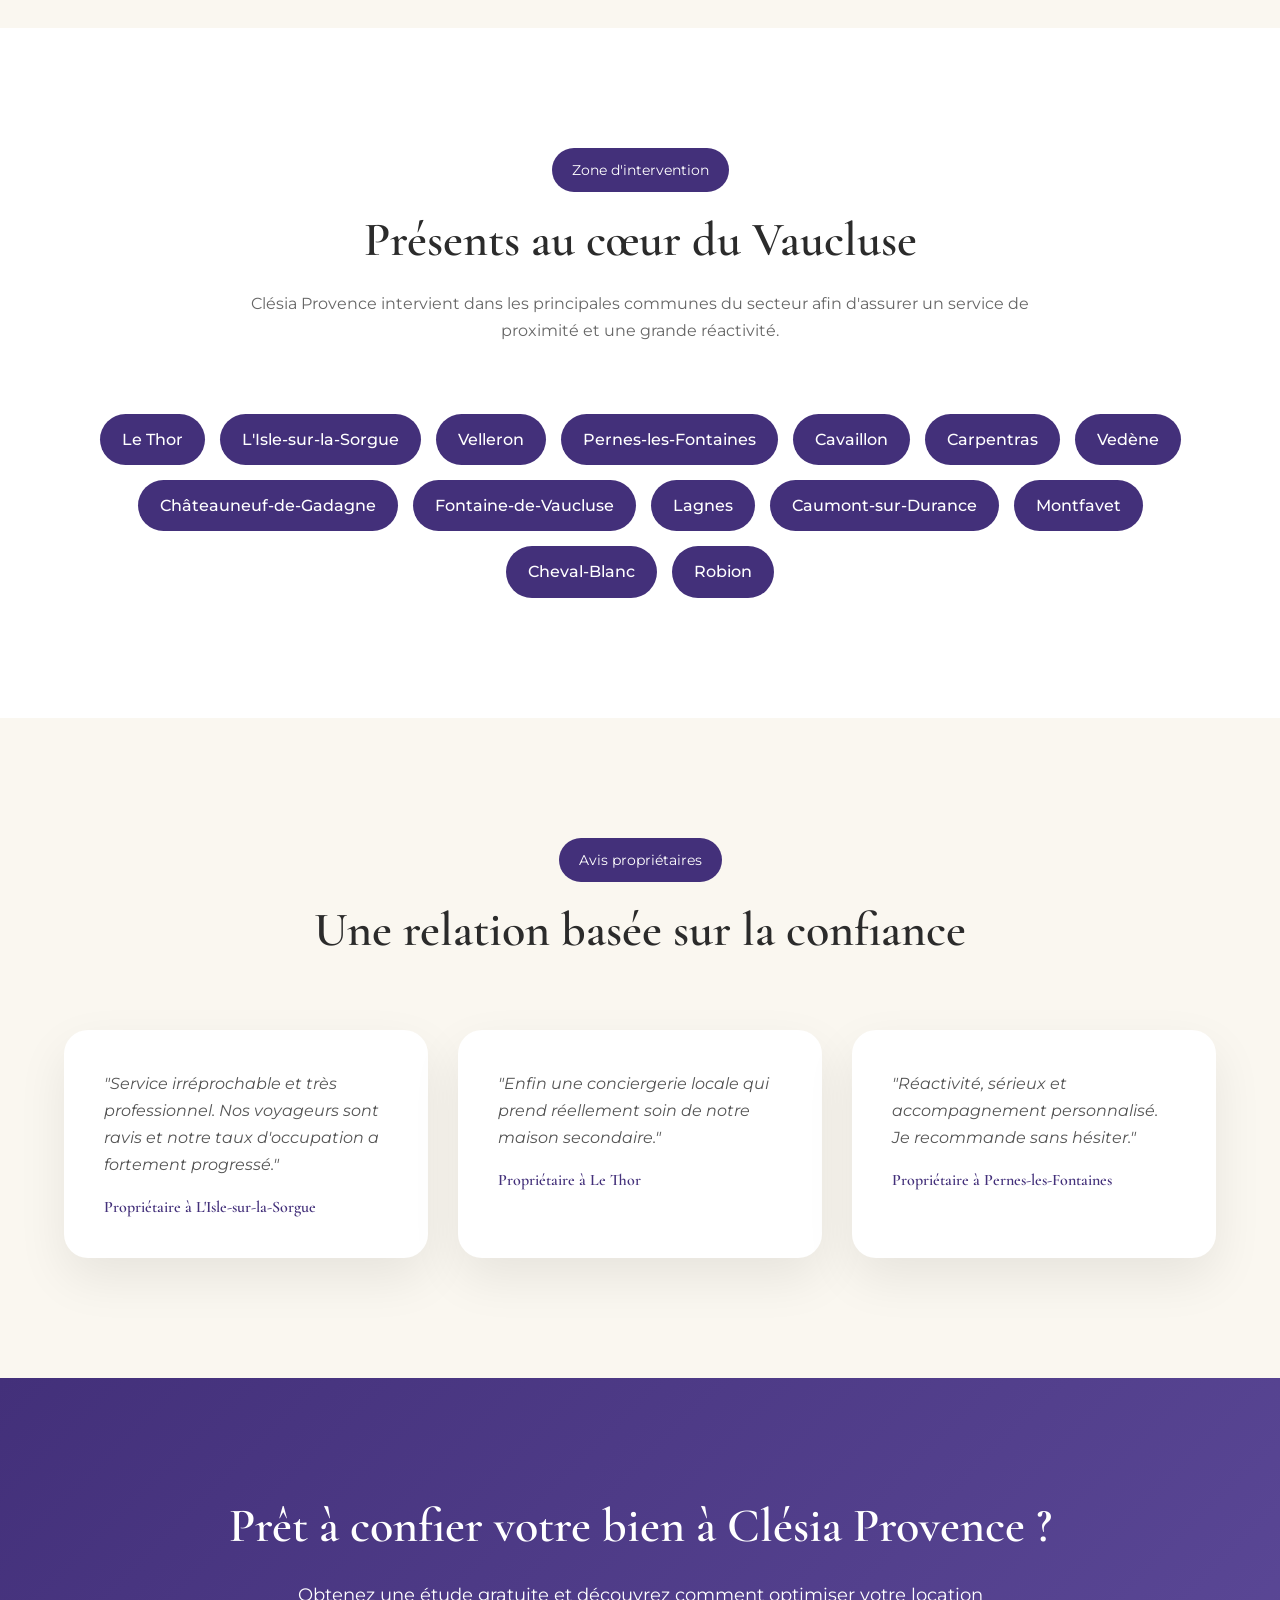
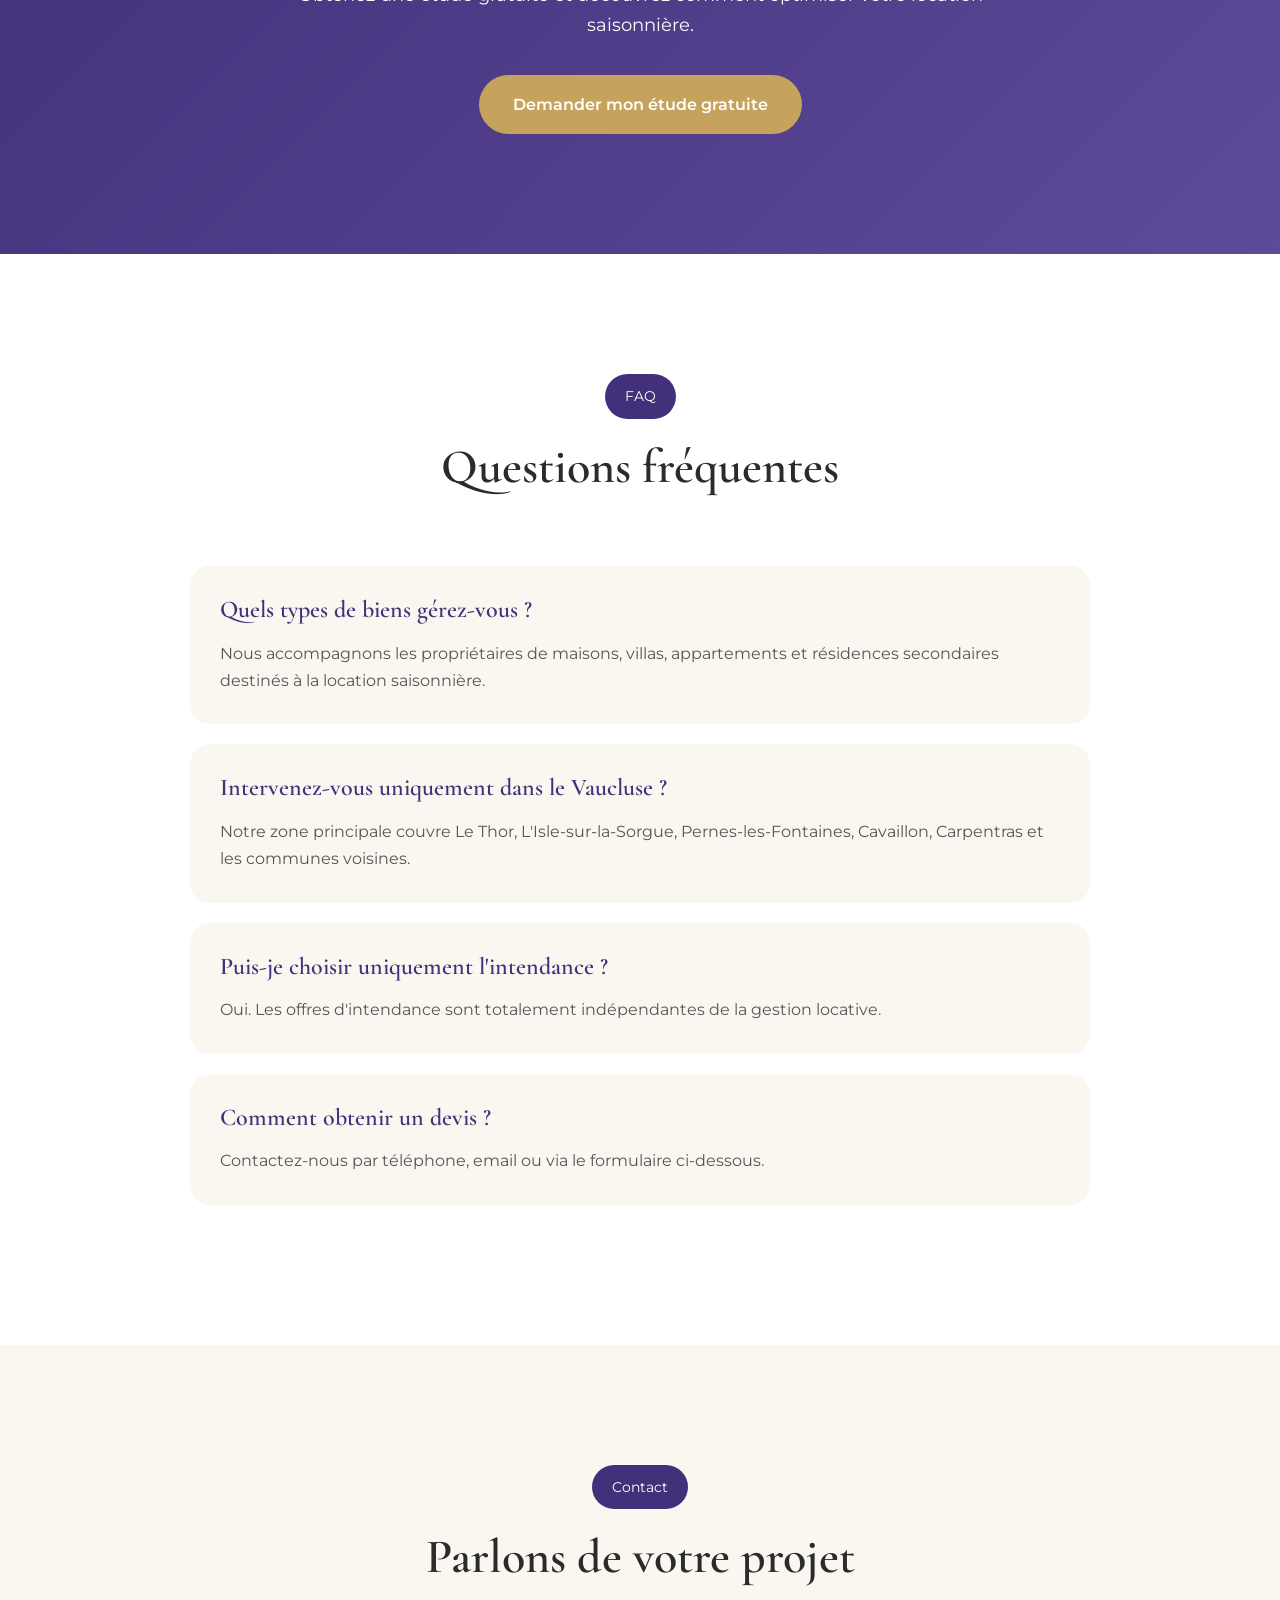
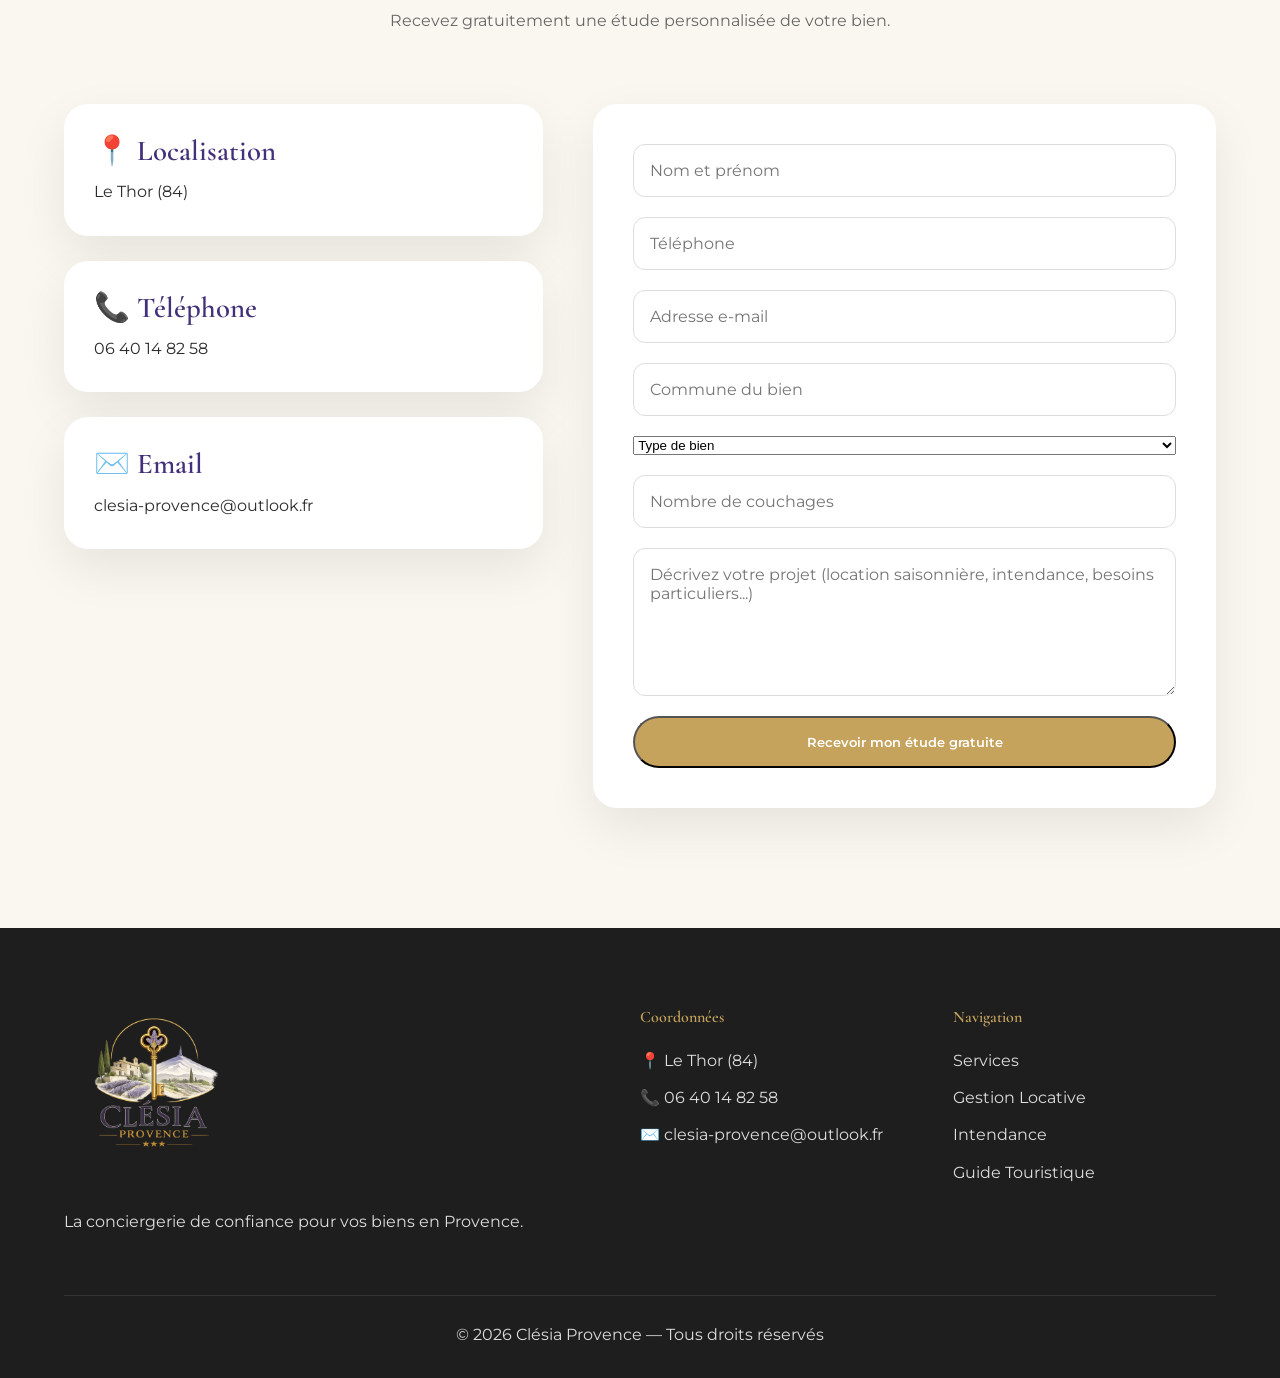
==== commit 81dcd3cb: "Update index.html" ====
--- a/index.html
+++ b/index.html
@@ -1193,6 +1193,11 @@
 name="_subject"
 value="Nouvelle demande Clésia Provence">
 
+ <input
+type="hidden"
+name="_captcha"
+value="false">
+
 <input
 type="text"
 name="nom"
--- a/style.css
+++ b/style.css
@@ -1121,10 +1121,21 @@
 
 font-size:1rem;
 
+   width:100%;
+
+background:white;
+
 }
 
 .contact-form input:focus,
-.contact-form textarea:focus{
+.contact-form textarea:focus,
+.contact-form select:focus{
+
+outline:none;
+
+border-color:var(--gold);
+
+}
 
 outline:none;
 
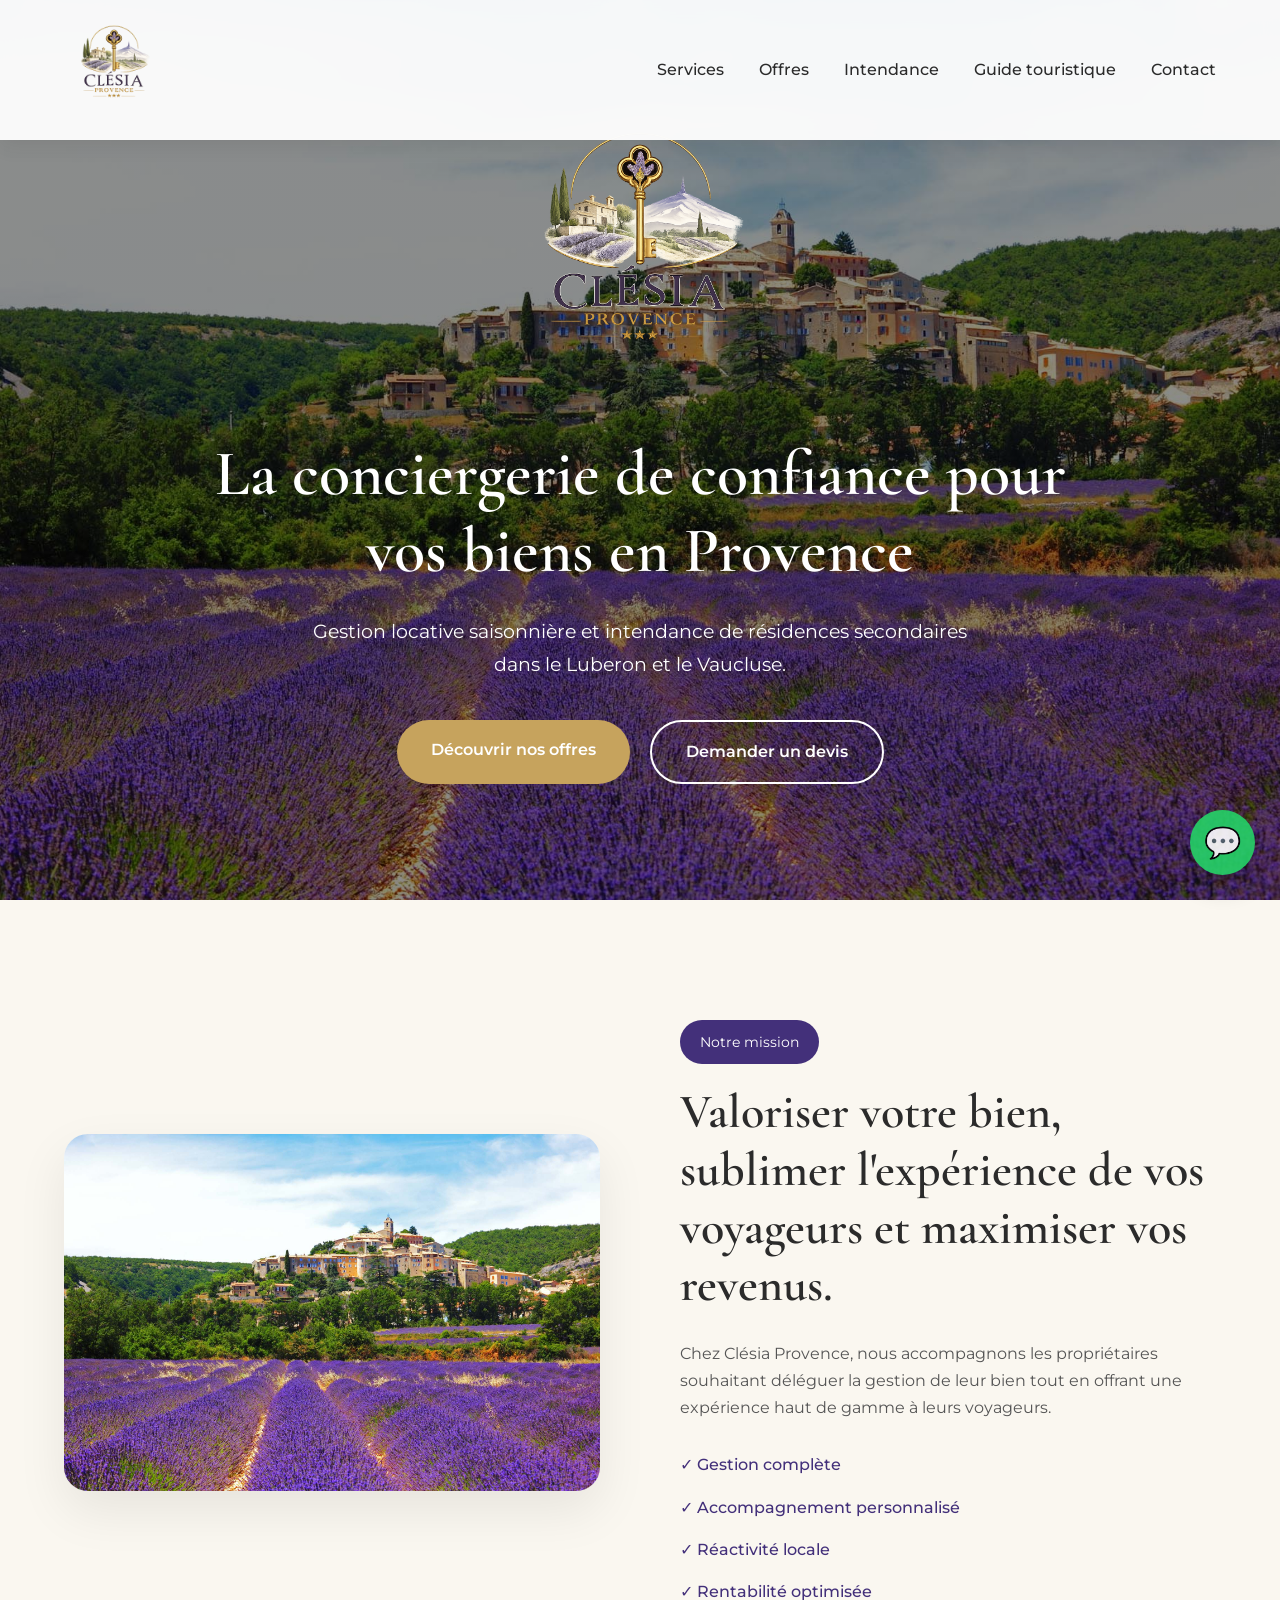
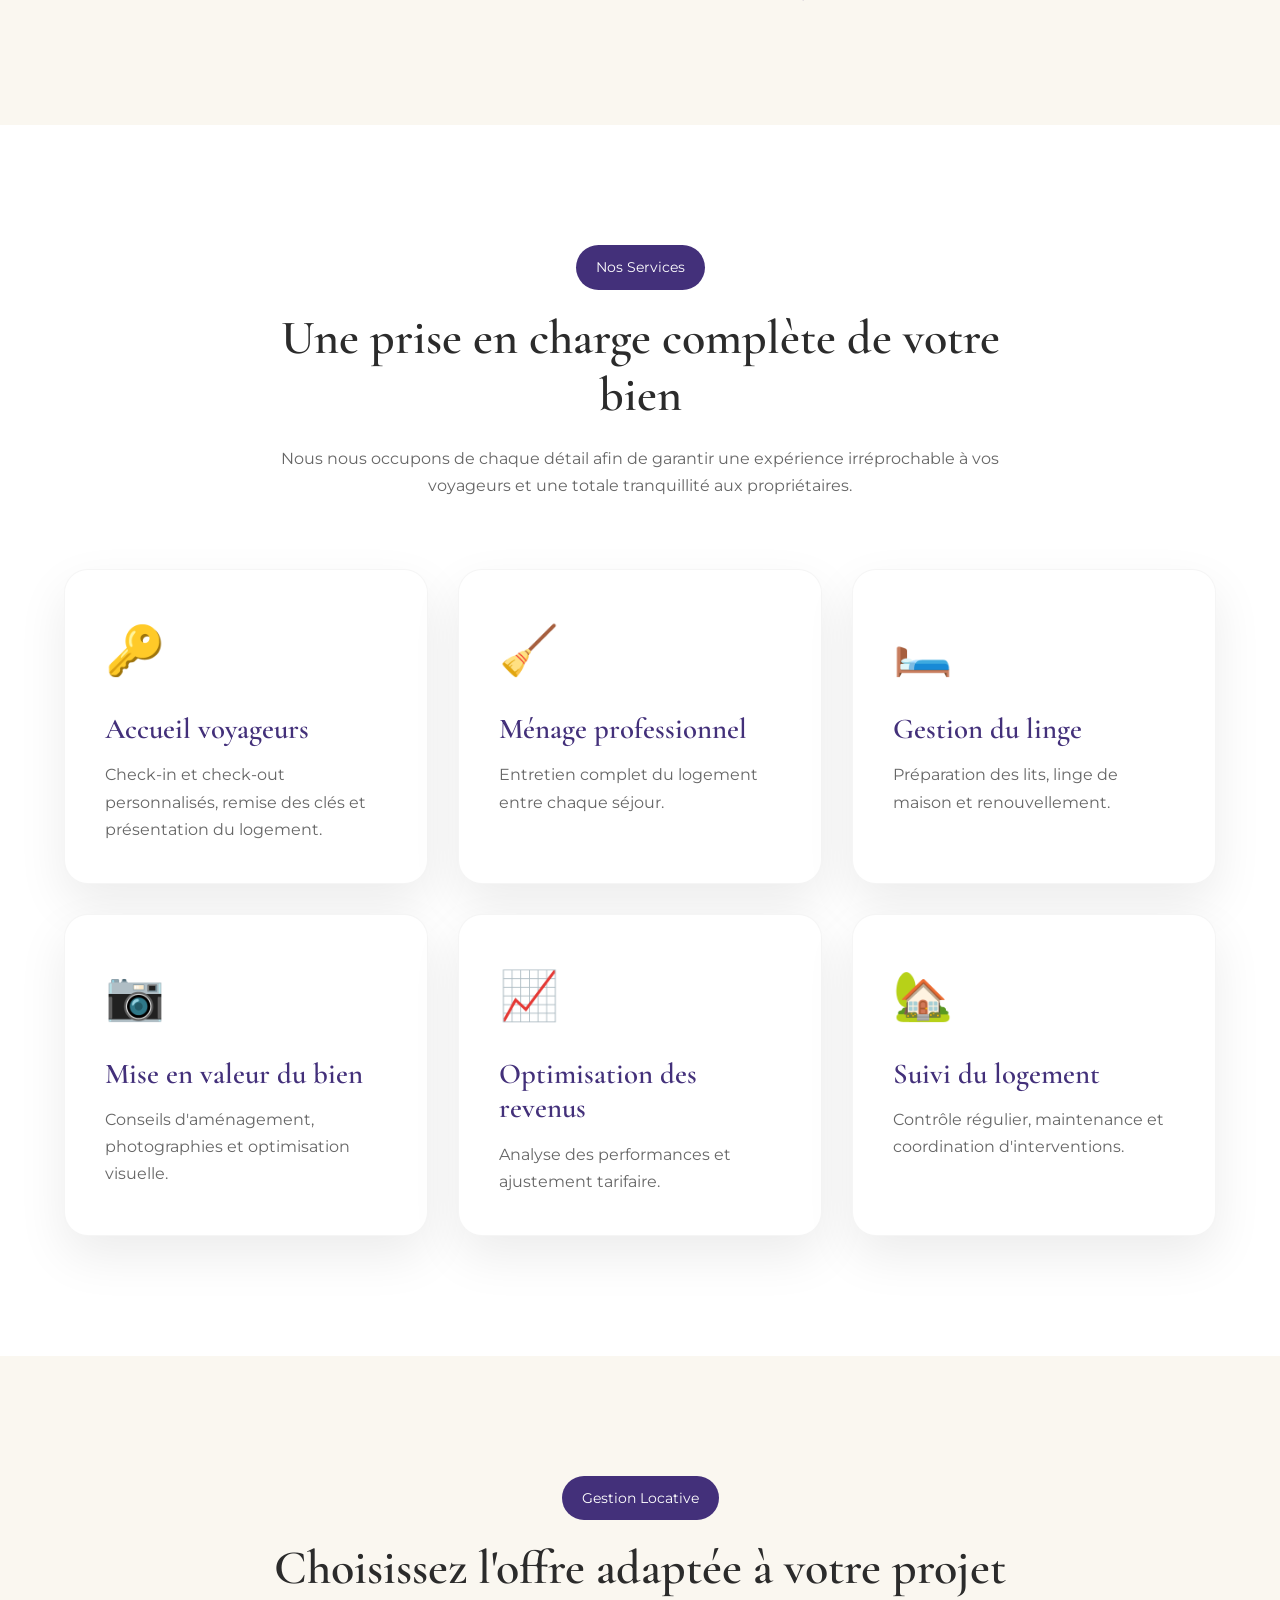
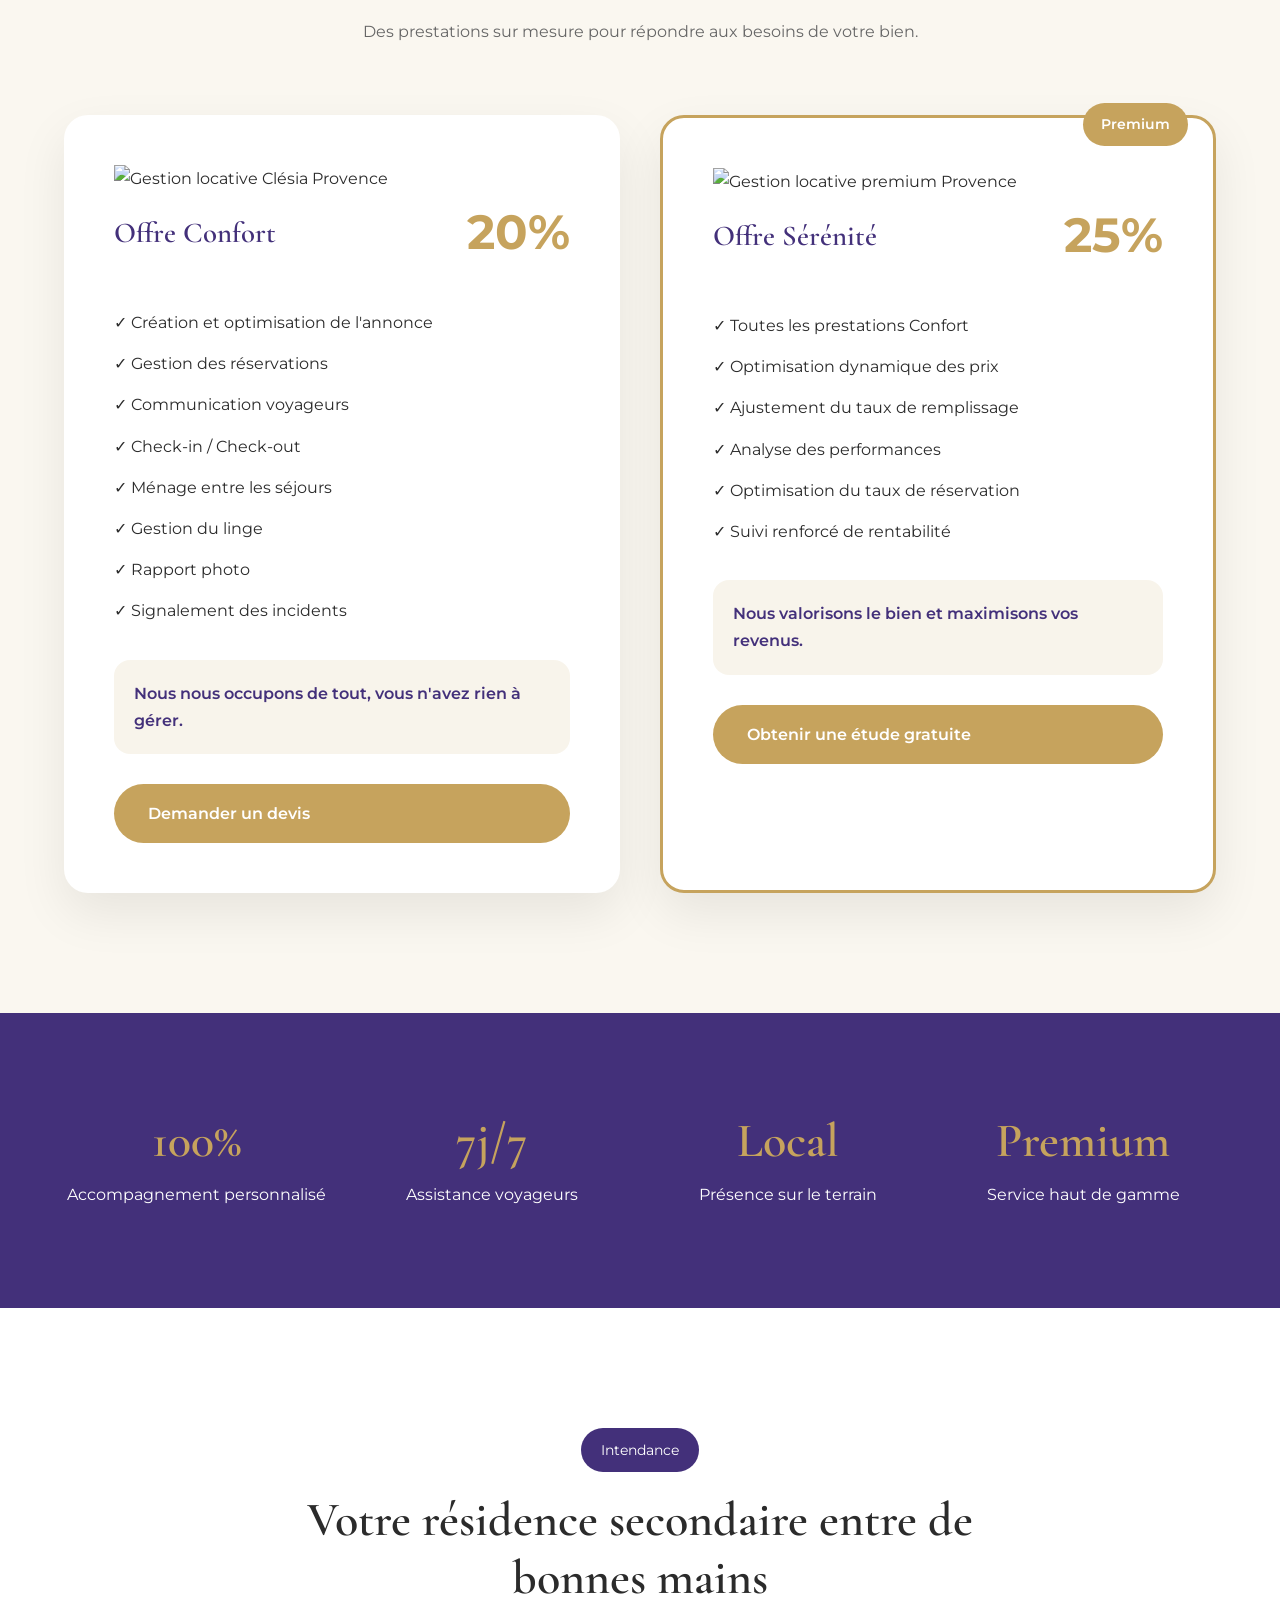
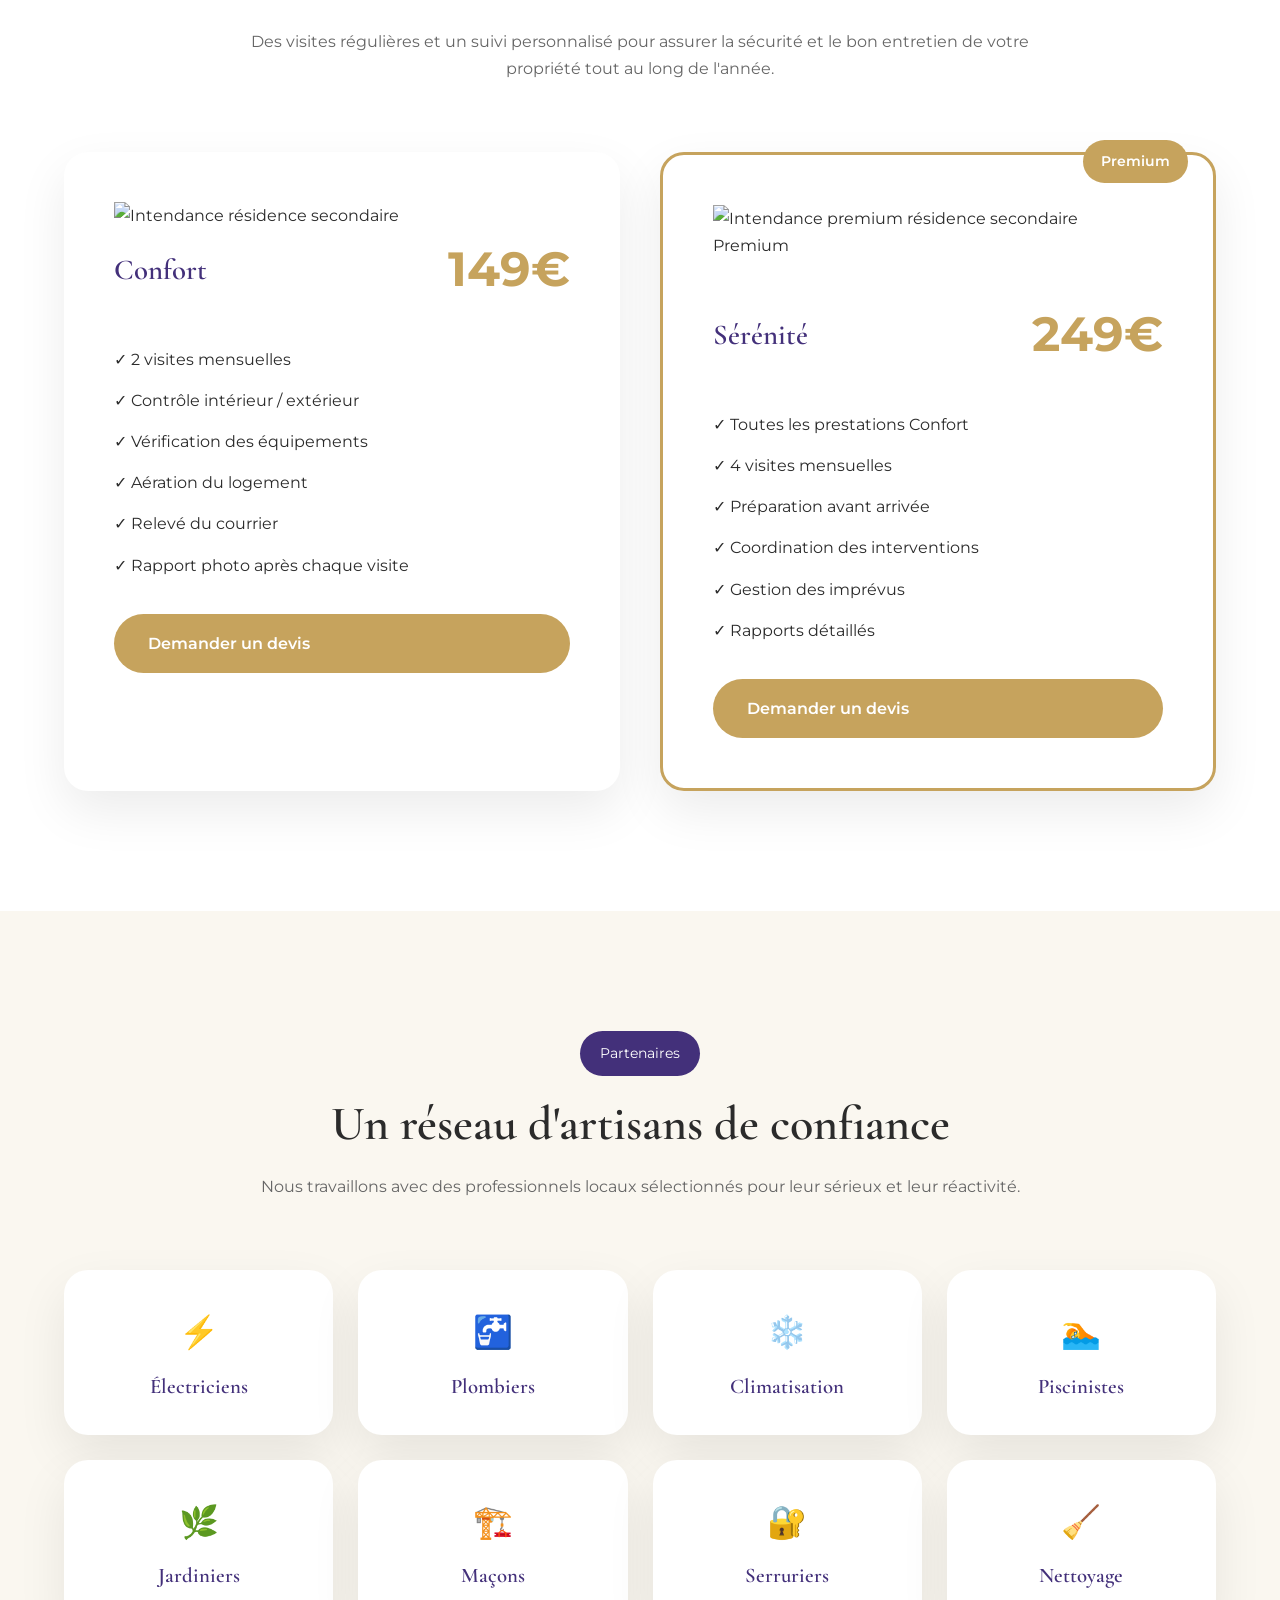
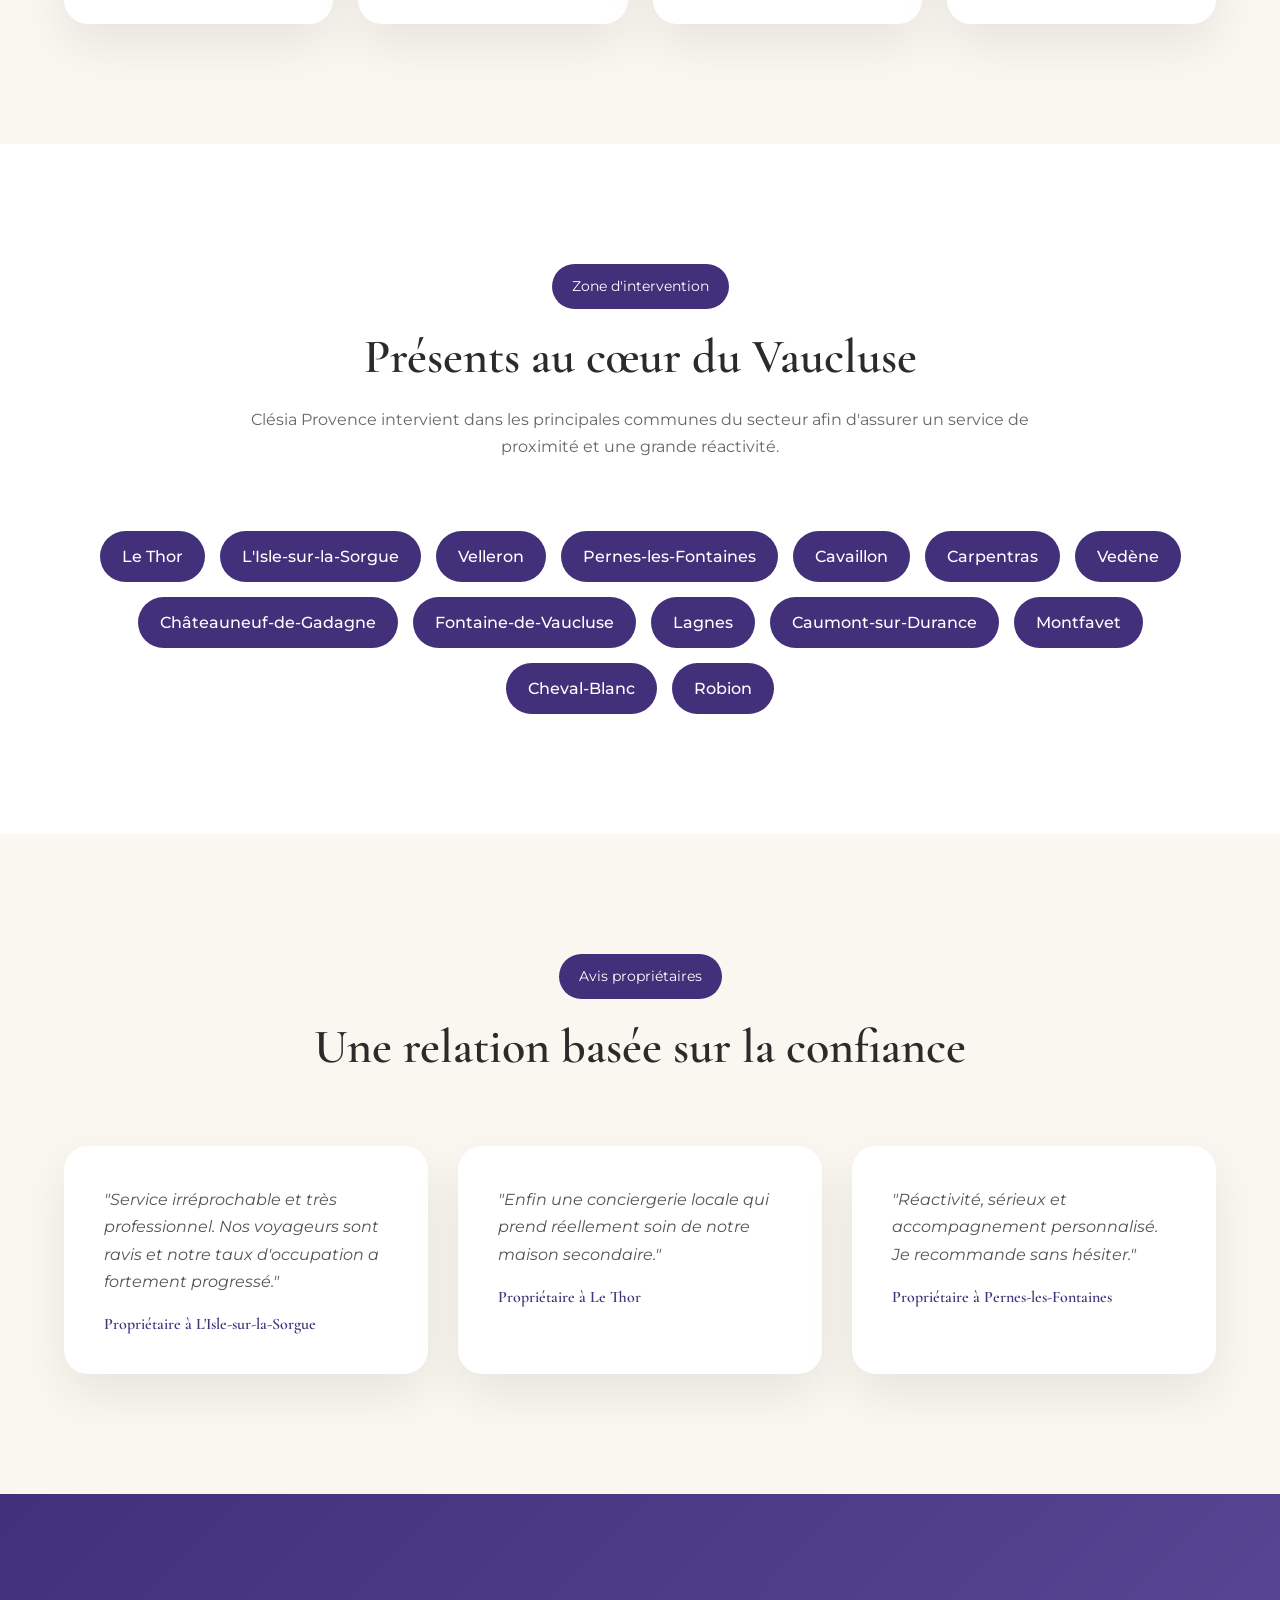
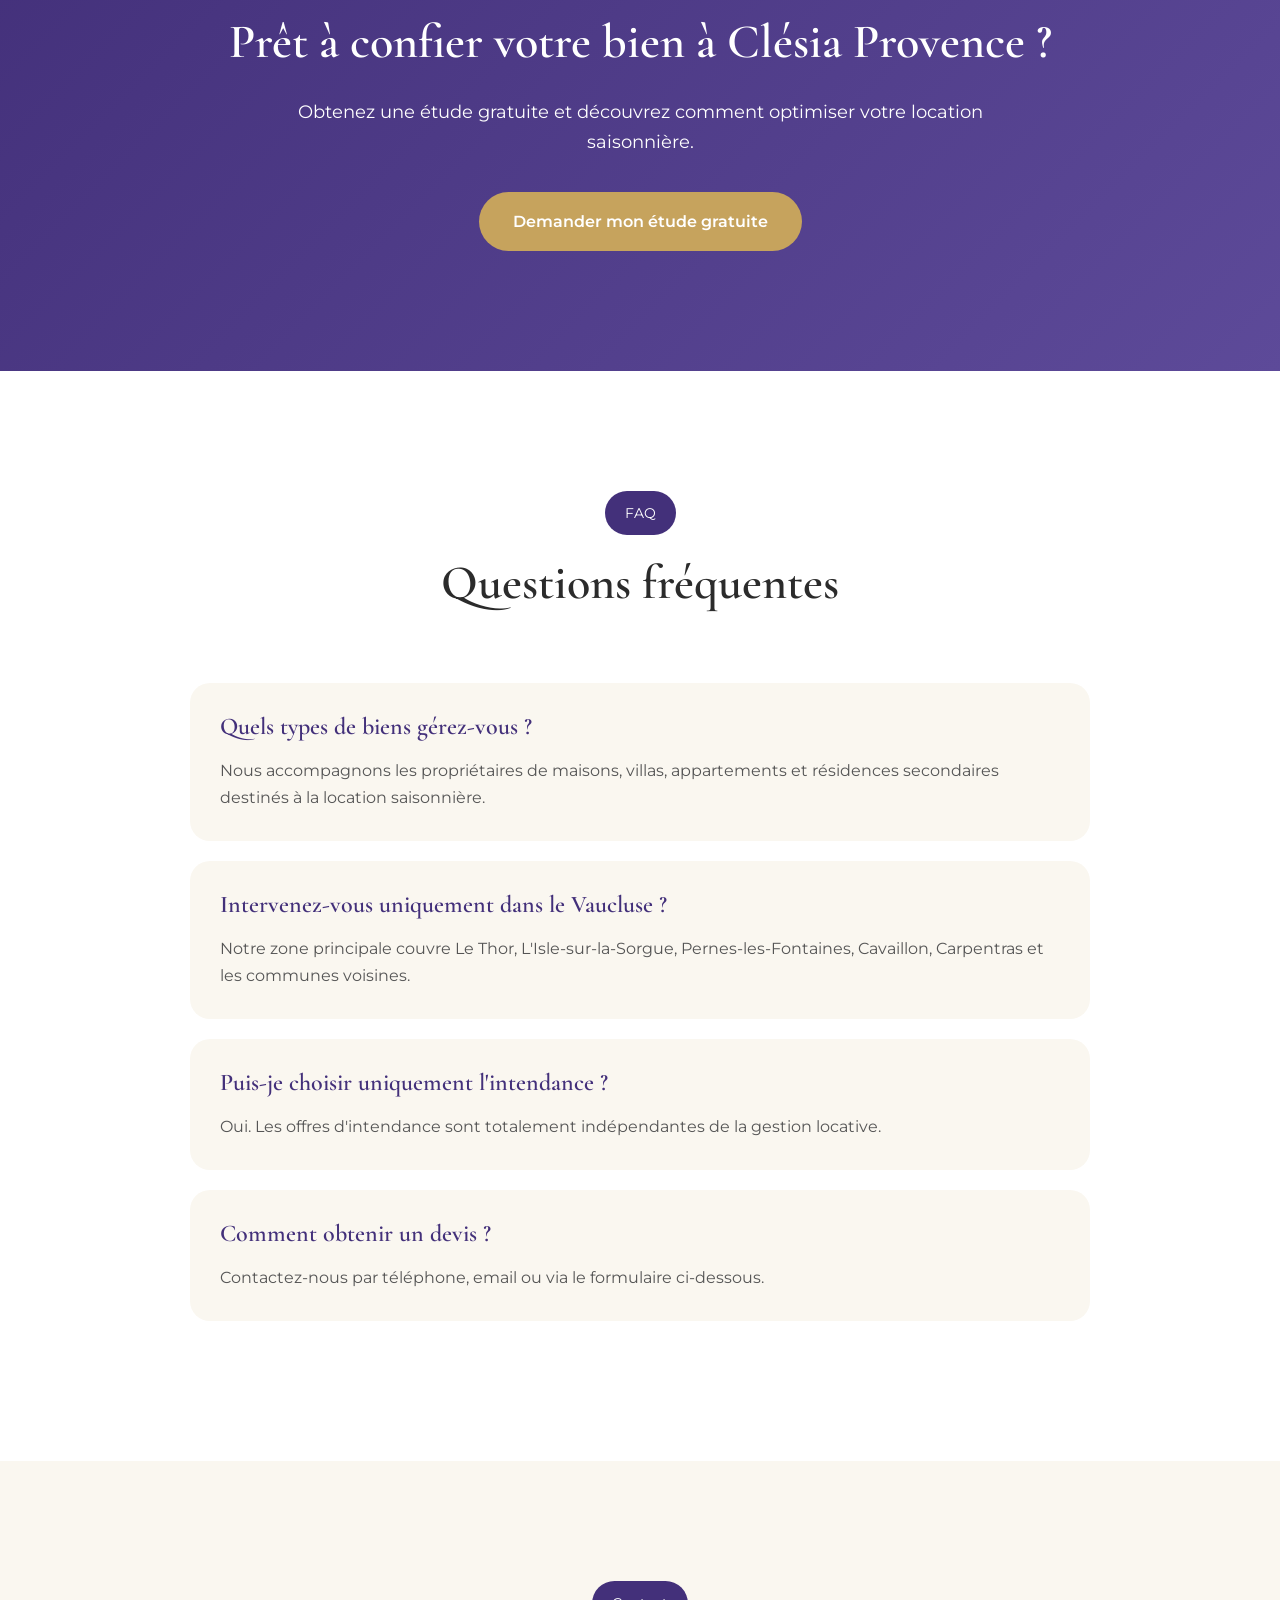
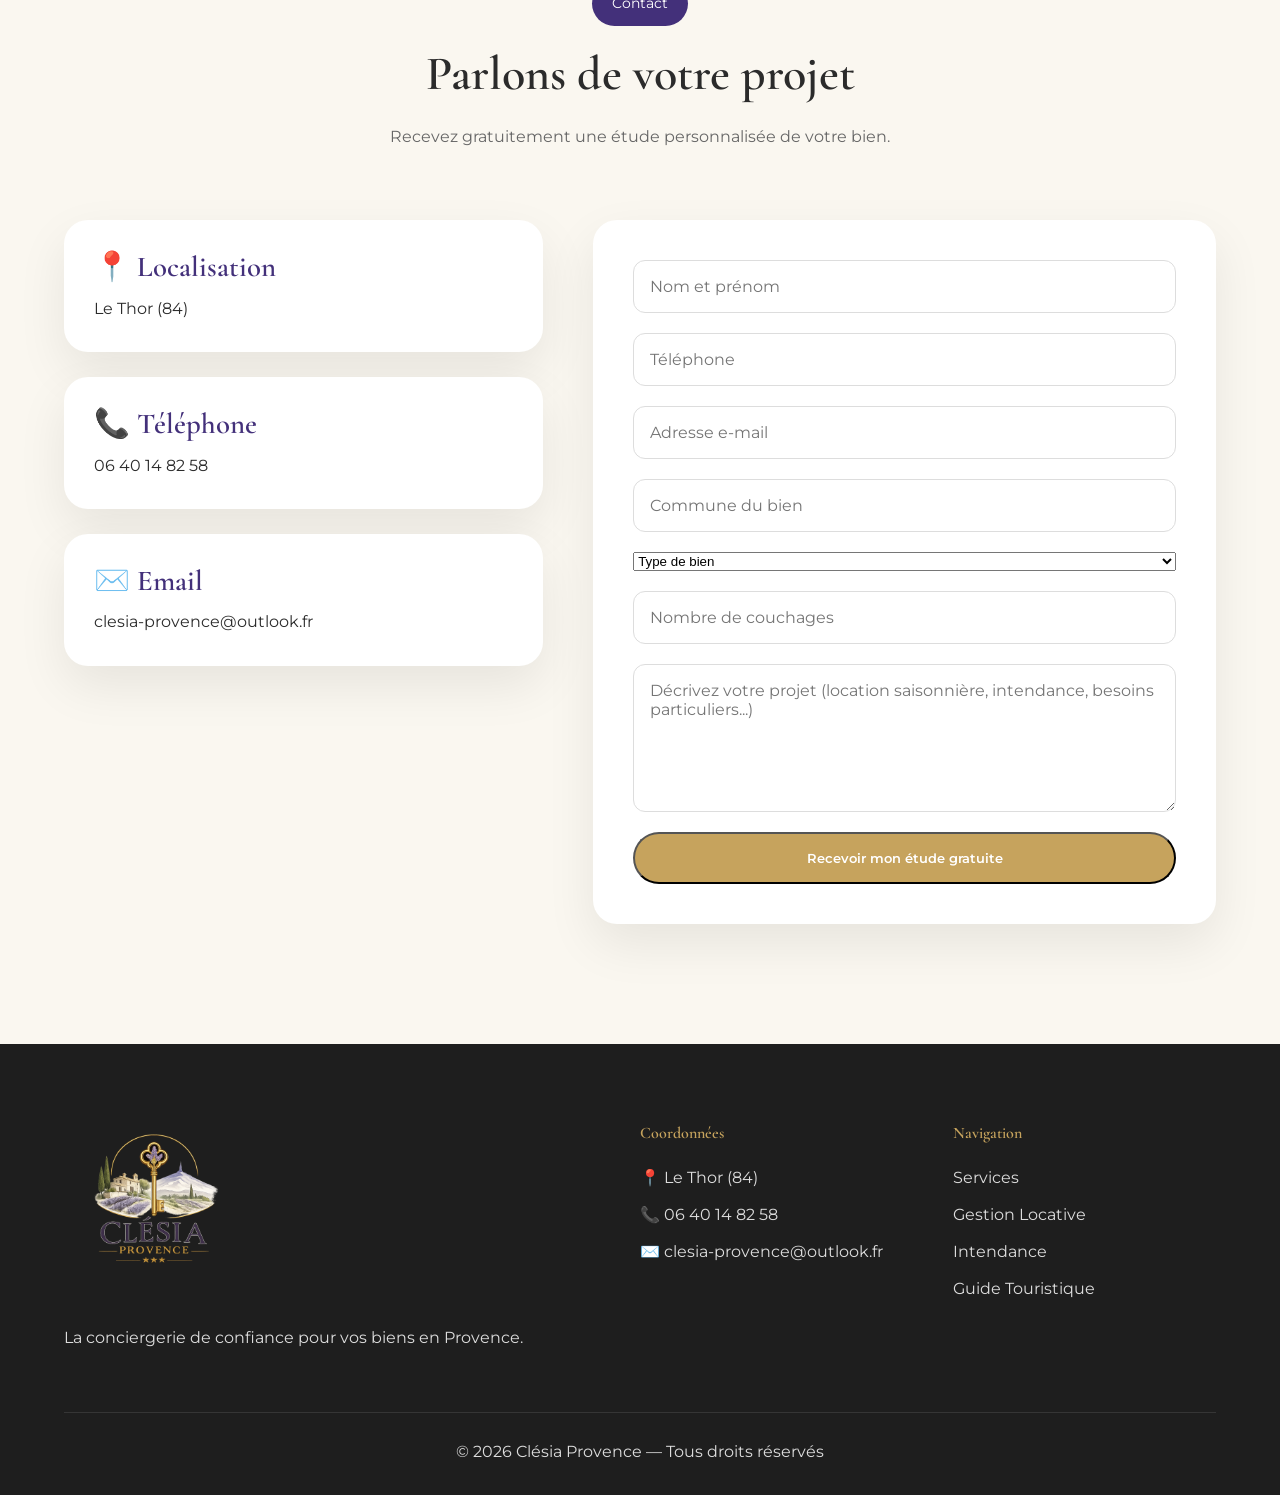
==== commit 97ec15ea: "Update index.html" ====
--- a/index.html
+++ b/index.html
@@ -452,6 +452,11 @@
 
 <div class="offre-card">
 
+<img
+src="assets/offres/offre-confort.webp"
+alt="Gestion locative Clésia Provence"
+class="offre-image">
+
 <div class="offre-top">
 
 <h3>
@@ -517,10 +522,13 @@
 
 <div class="offre-card featured">
 
+<img
+src="assets/offres/offre-serenite.webp"
+alt="Gestion locative premium Provence"
+class="offre-image">
+
 <div class="badge">
-
-La plus choisie
-
+Premium
 </div>
 
 <div class="offre-top">
@@ -684,8 +692,12 @@
 
 <div class="offre-card">
 
+<img
+src="assets/offres/intendance.webp"
+alt="Intendance résidence secondaire"
+class="offre-image">
+
 <div class="offre-top">
-
 <h3>
 
 Confort
@@ -726,7 +738,16 @@
 
 <div class="offre-card featured">
 
+<img
+src="assets/offres/intendance.webp"
+alt="Intendance premium résidence secondaire"
+class="offre-image">
+
 <div class="badge">
+Premium
+</div>
+
+<div class="offre-top">
 
 Premium
 
--- a/style.css
+++ b/style.css
@@ -259,7 +259,7 @@
 
 .logo img{
 
-height:70px;
+height:100px;
 
 }
 
@@ -379,7 +379,7 @@
 
 .hero-logo{
 
-width:220px;
+width:290px;
 
 margin:0 auto 30px;
 
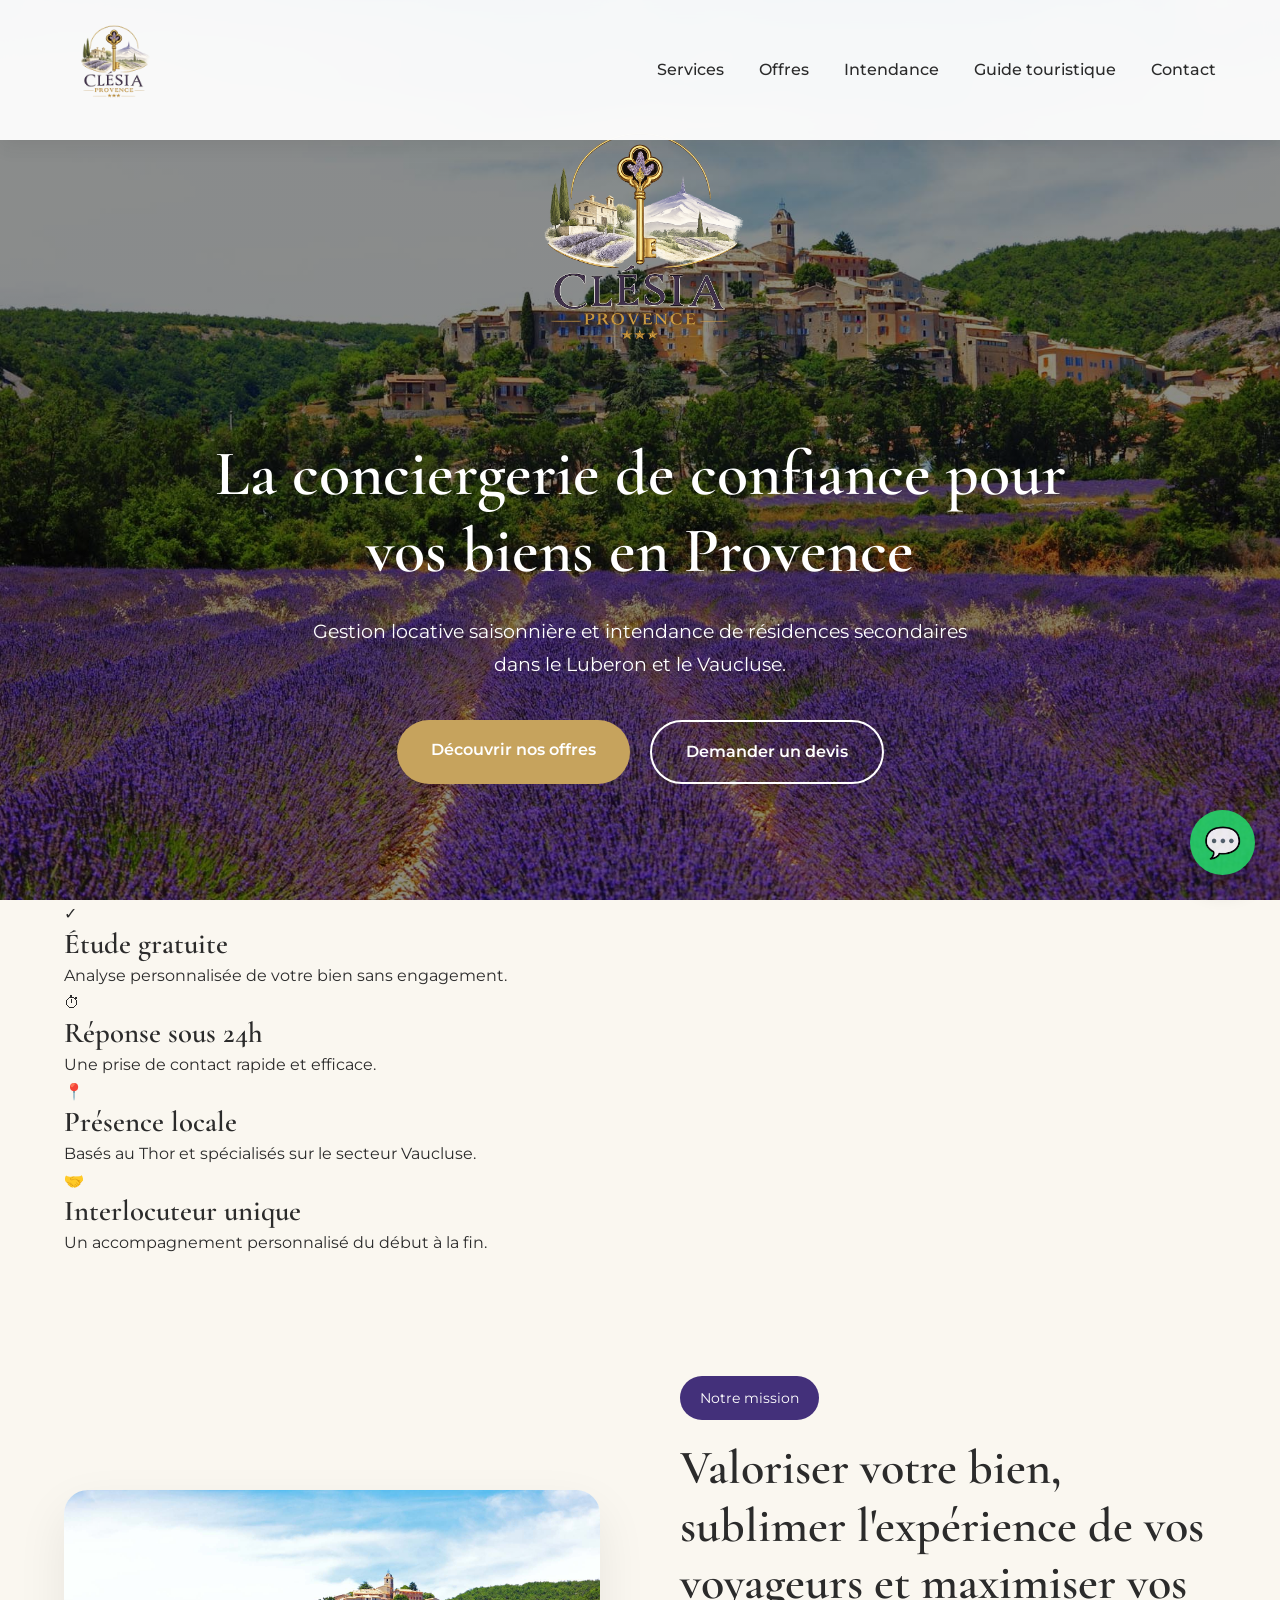
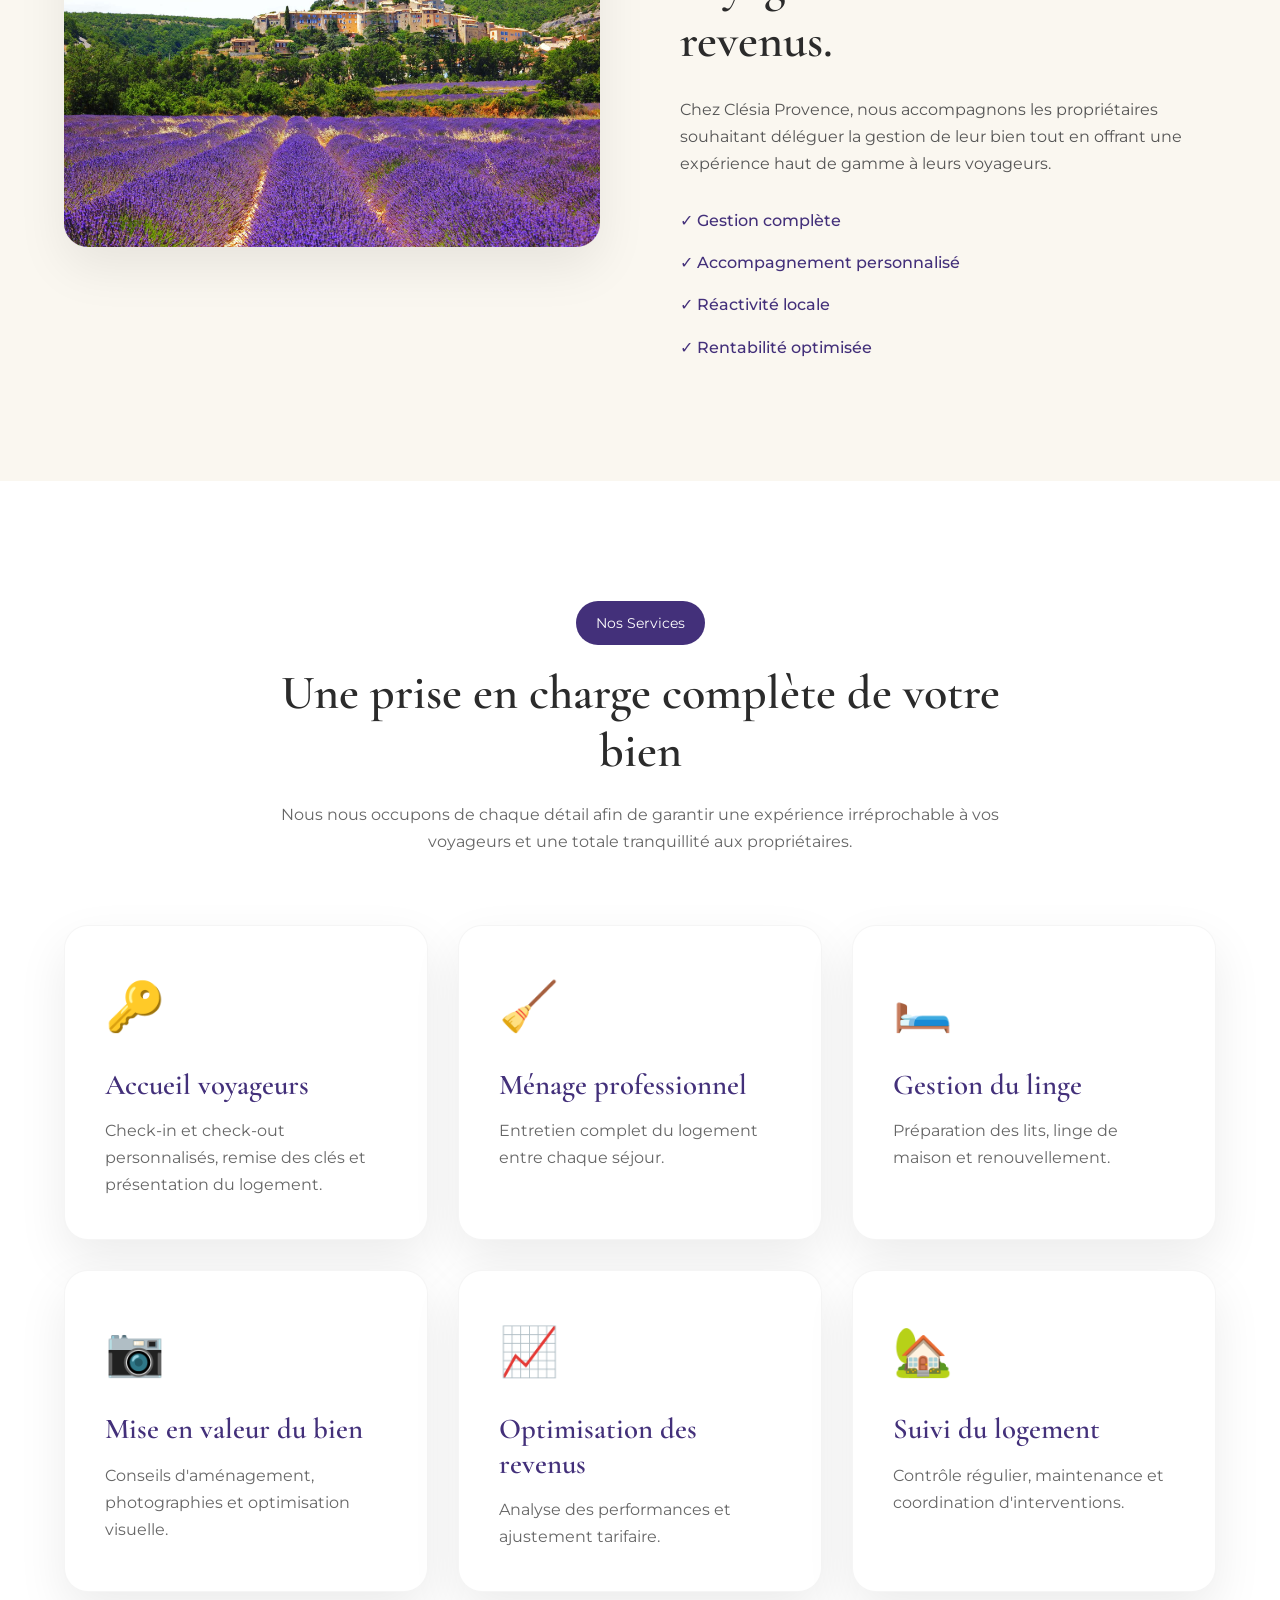
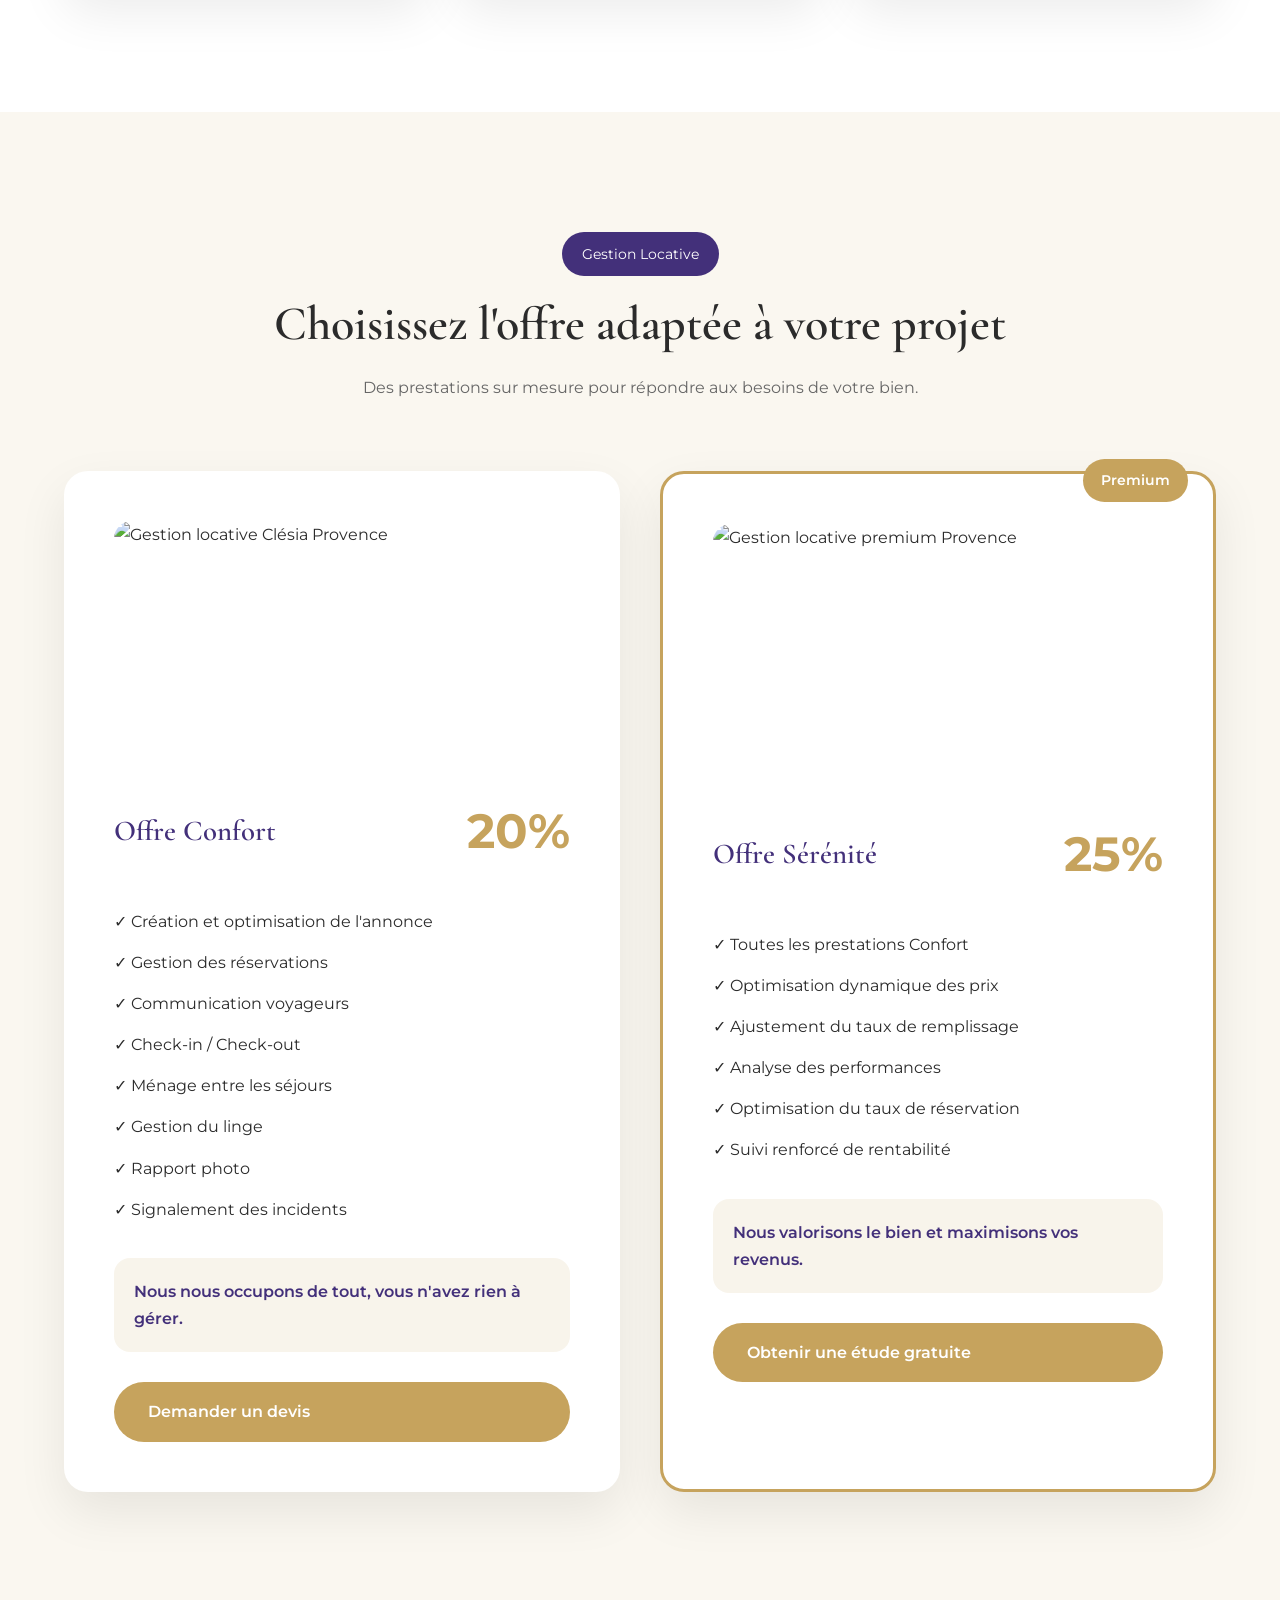
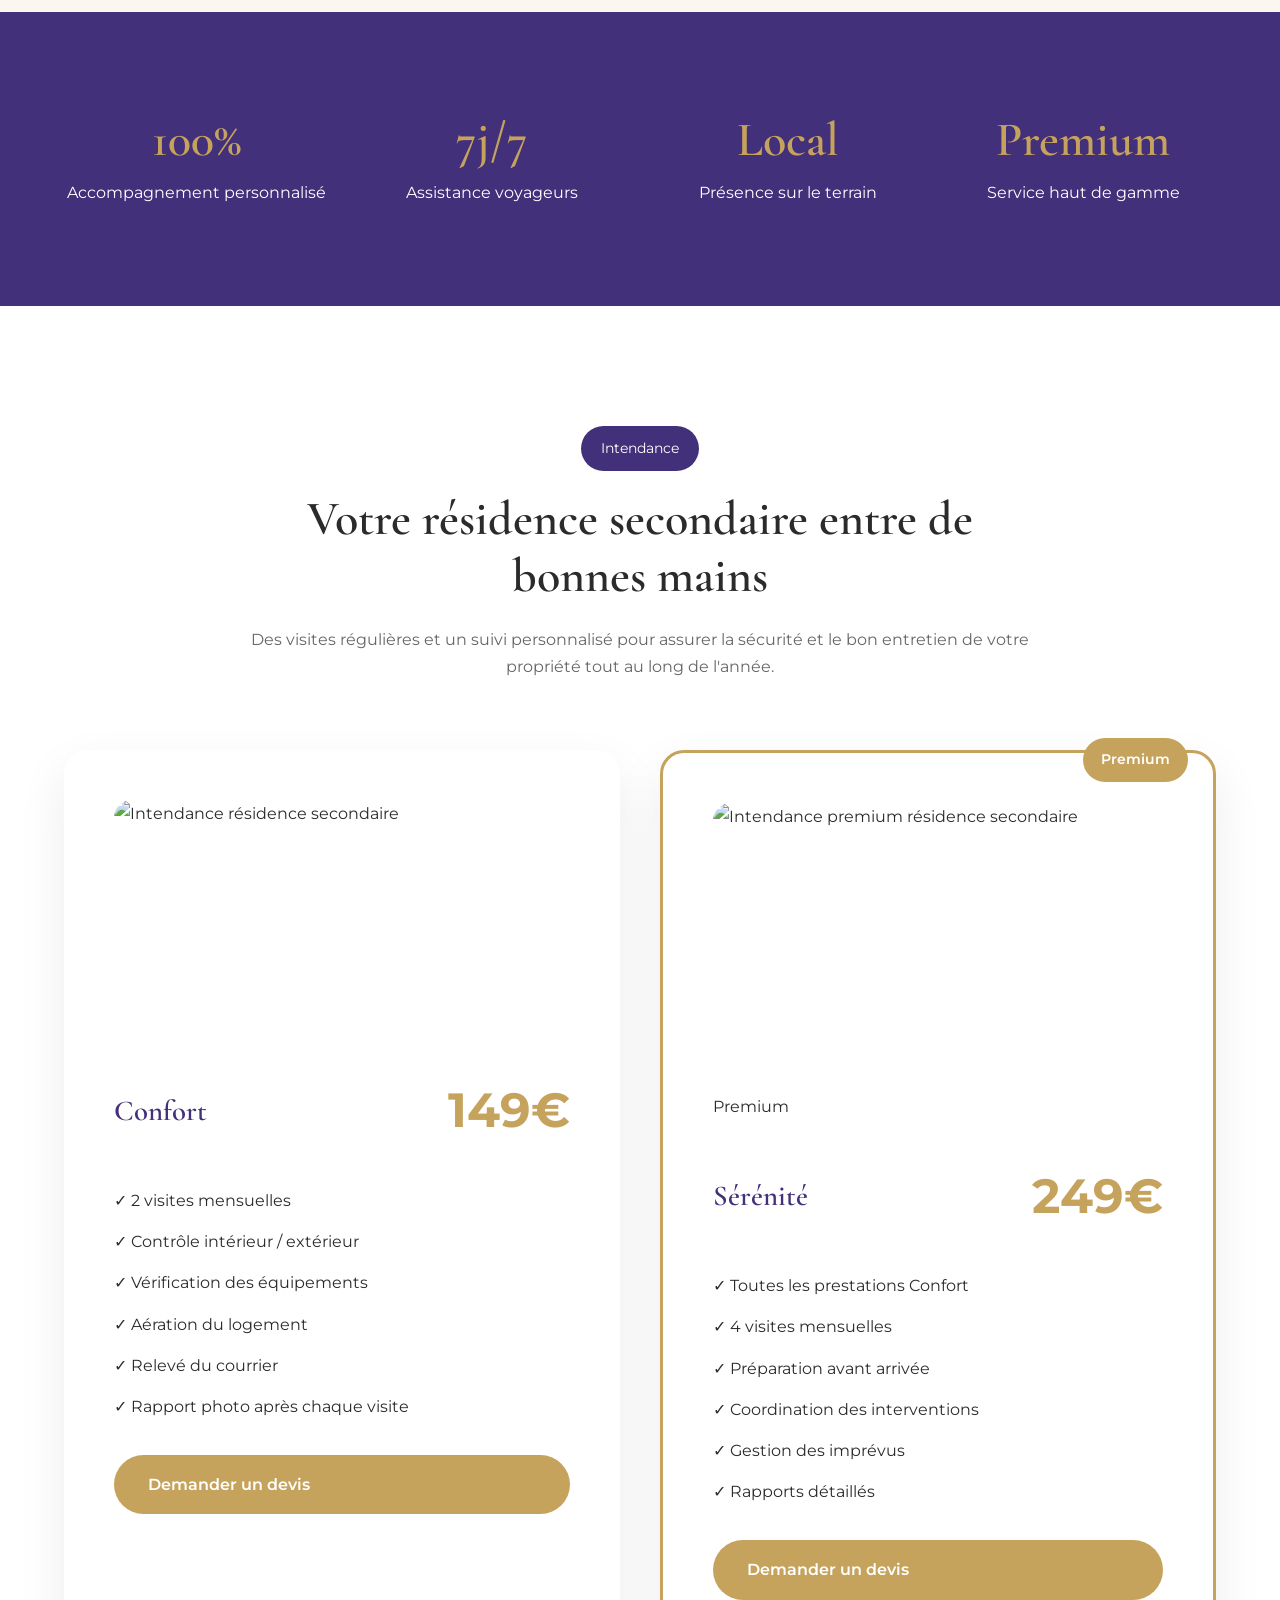
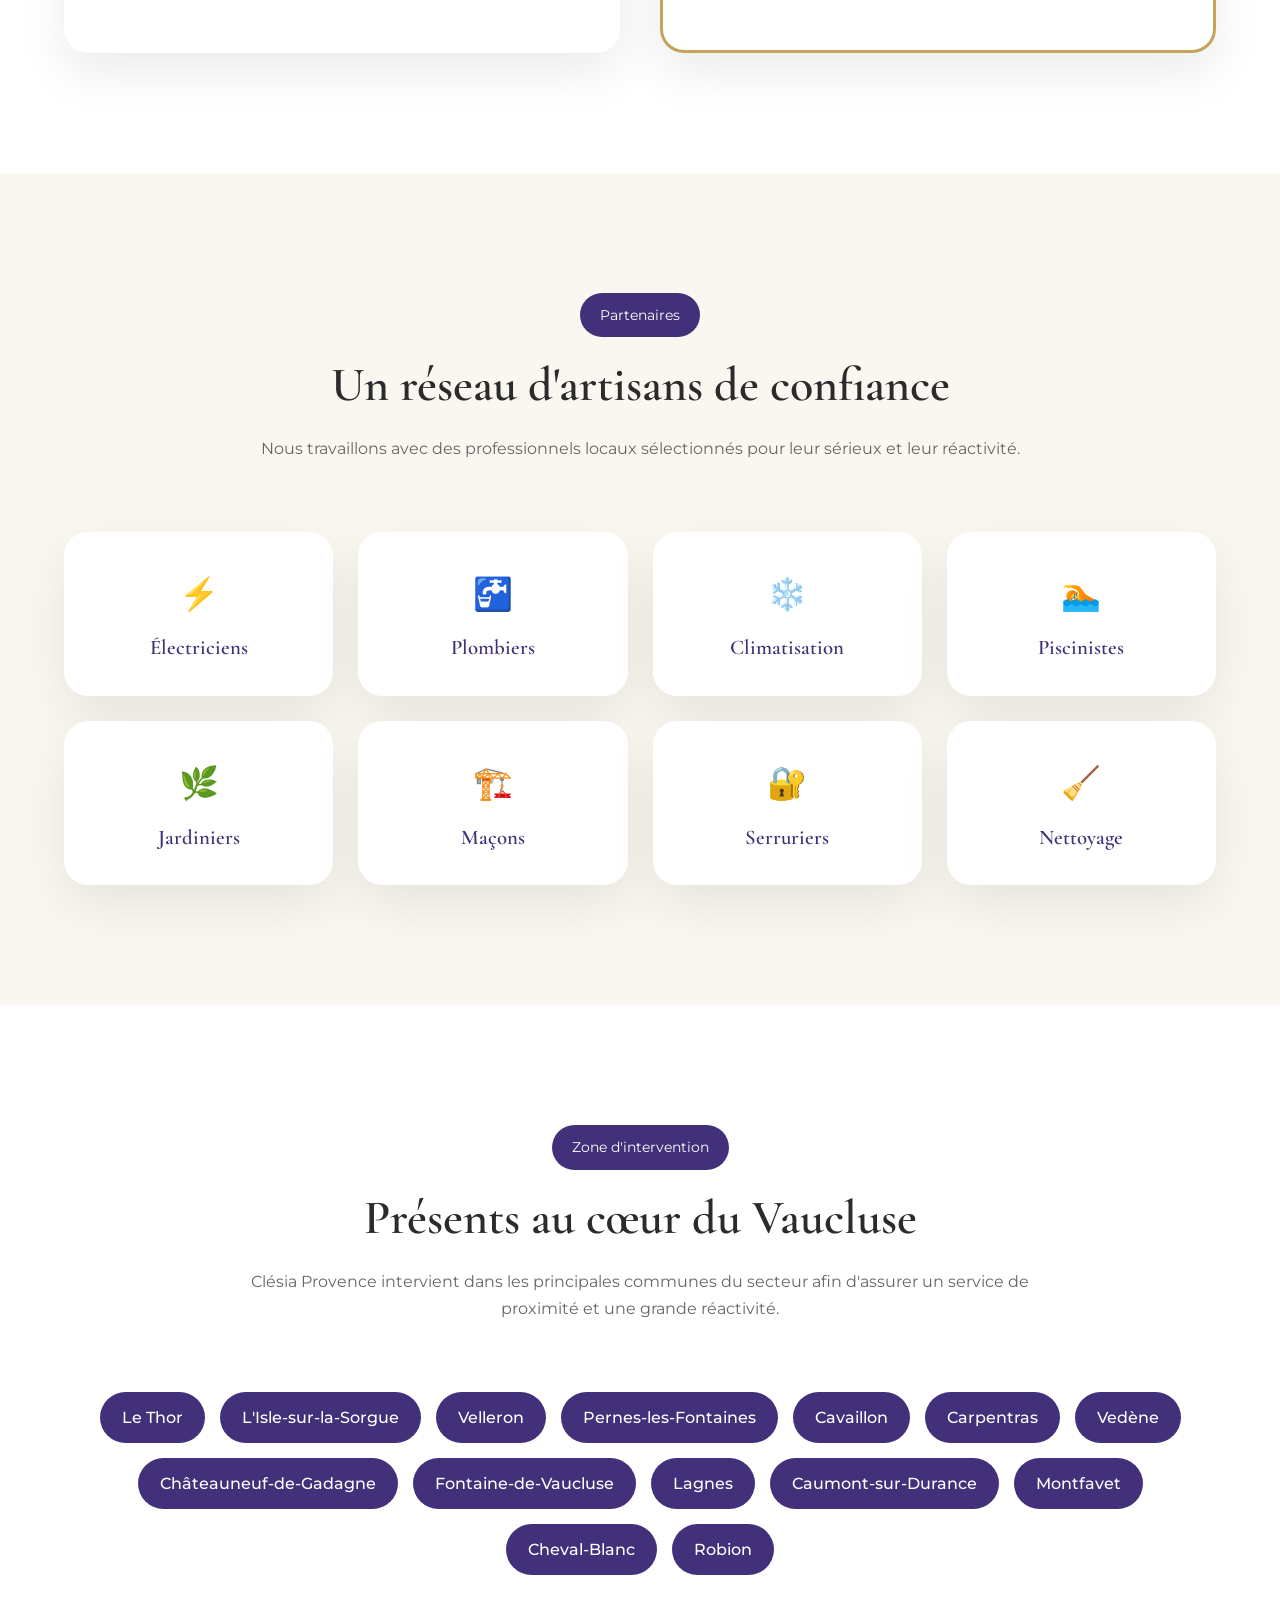
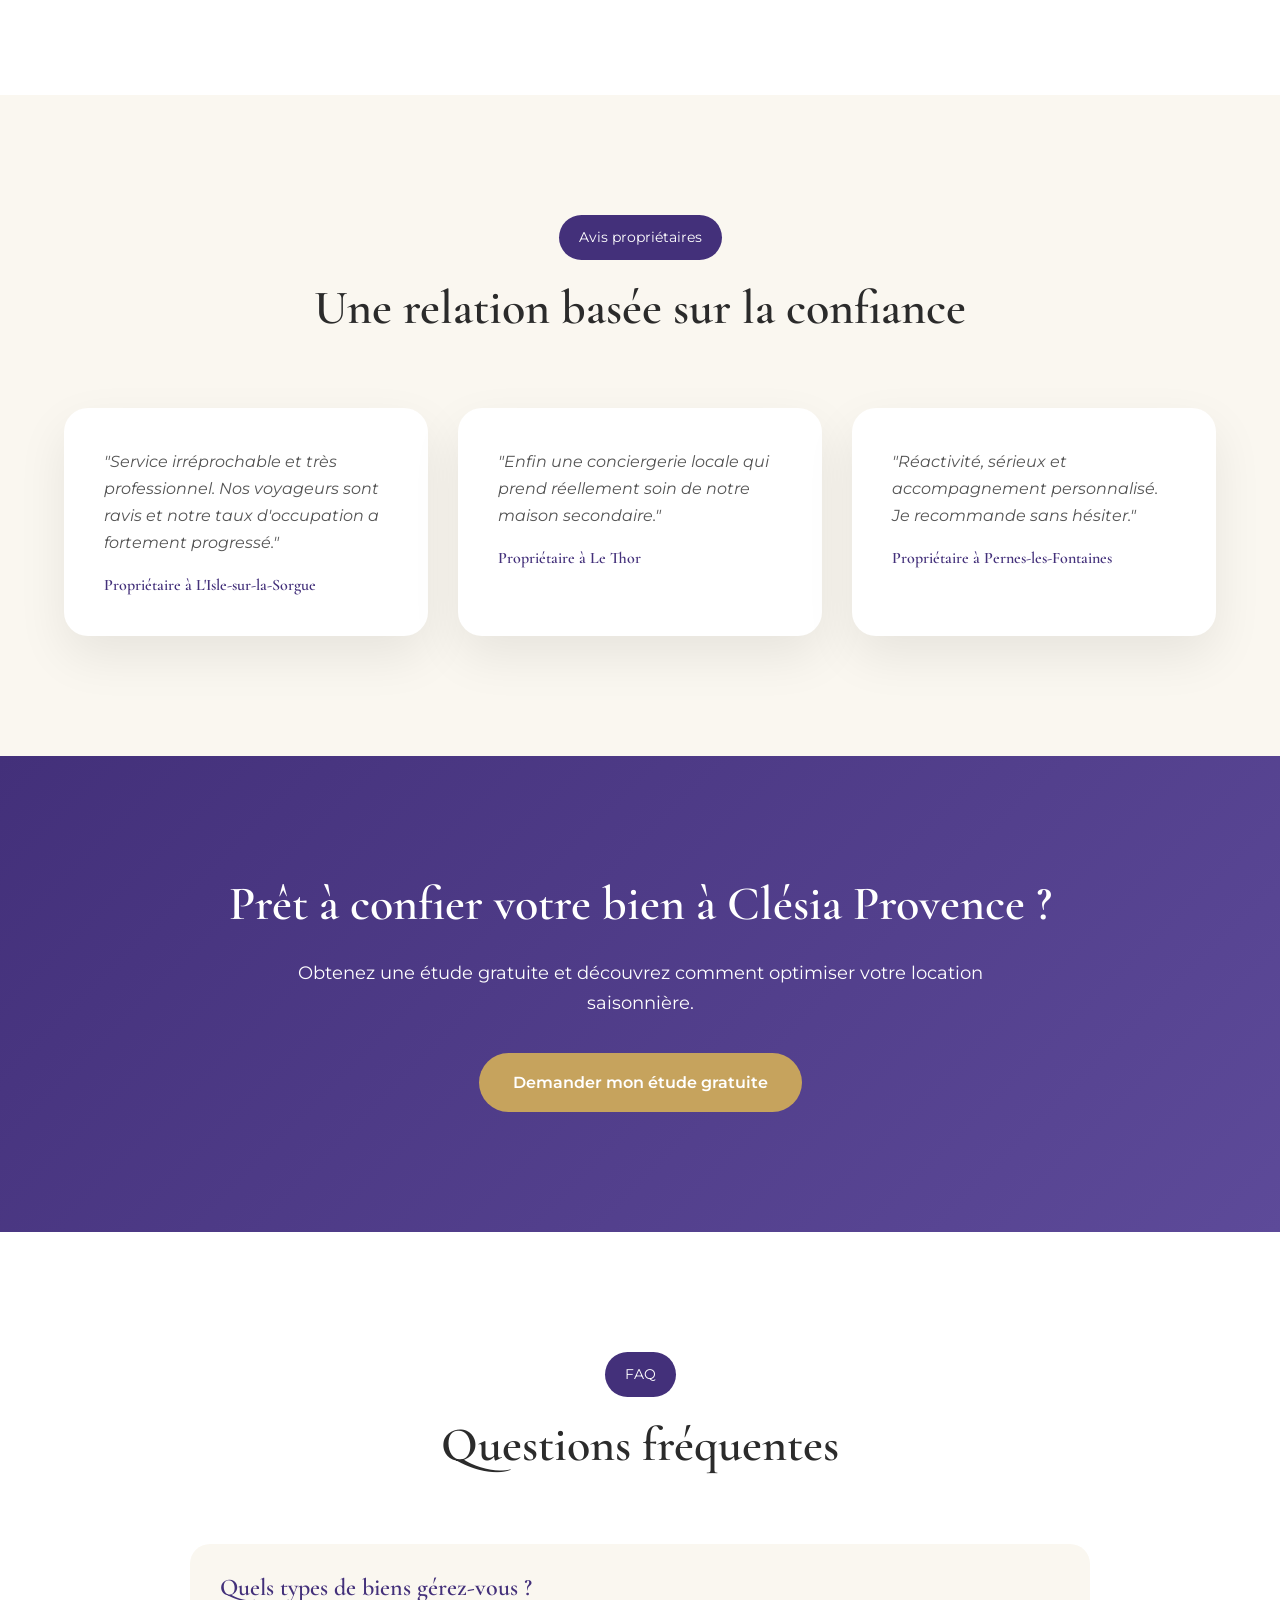
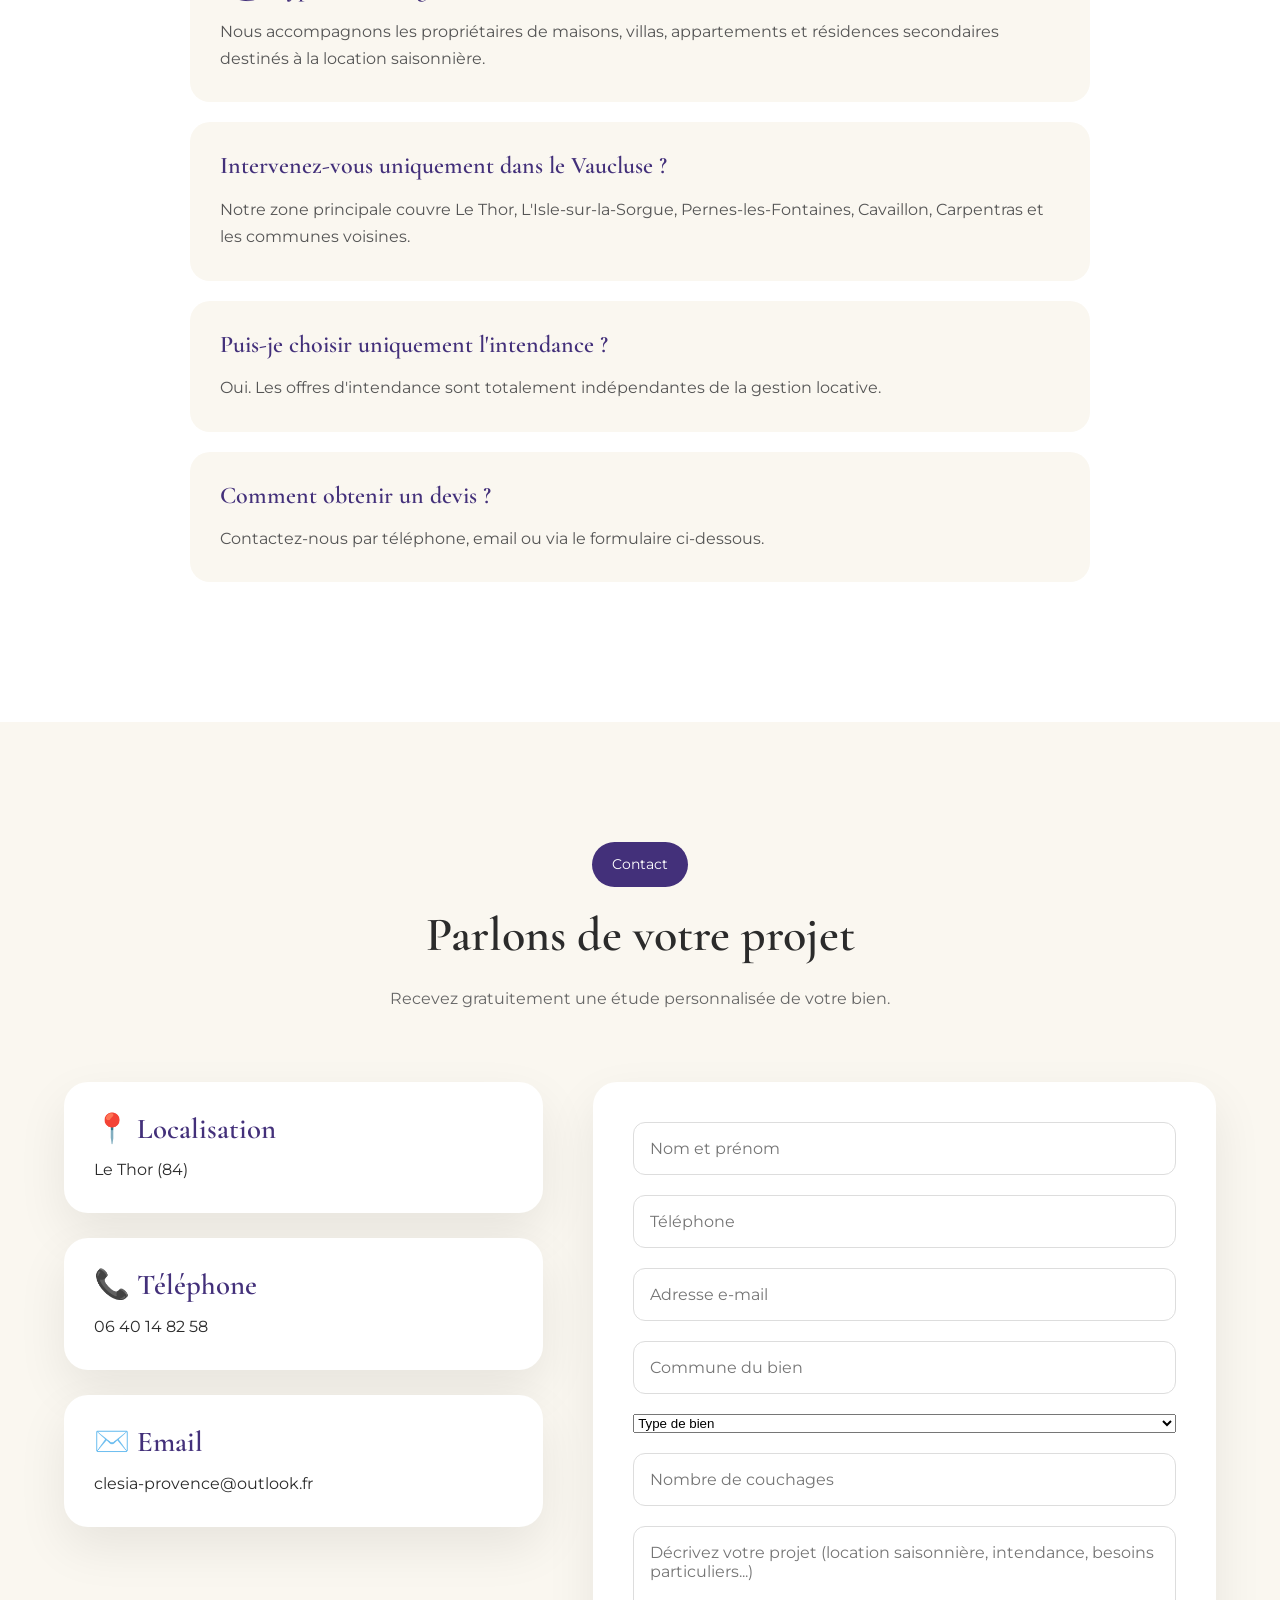
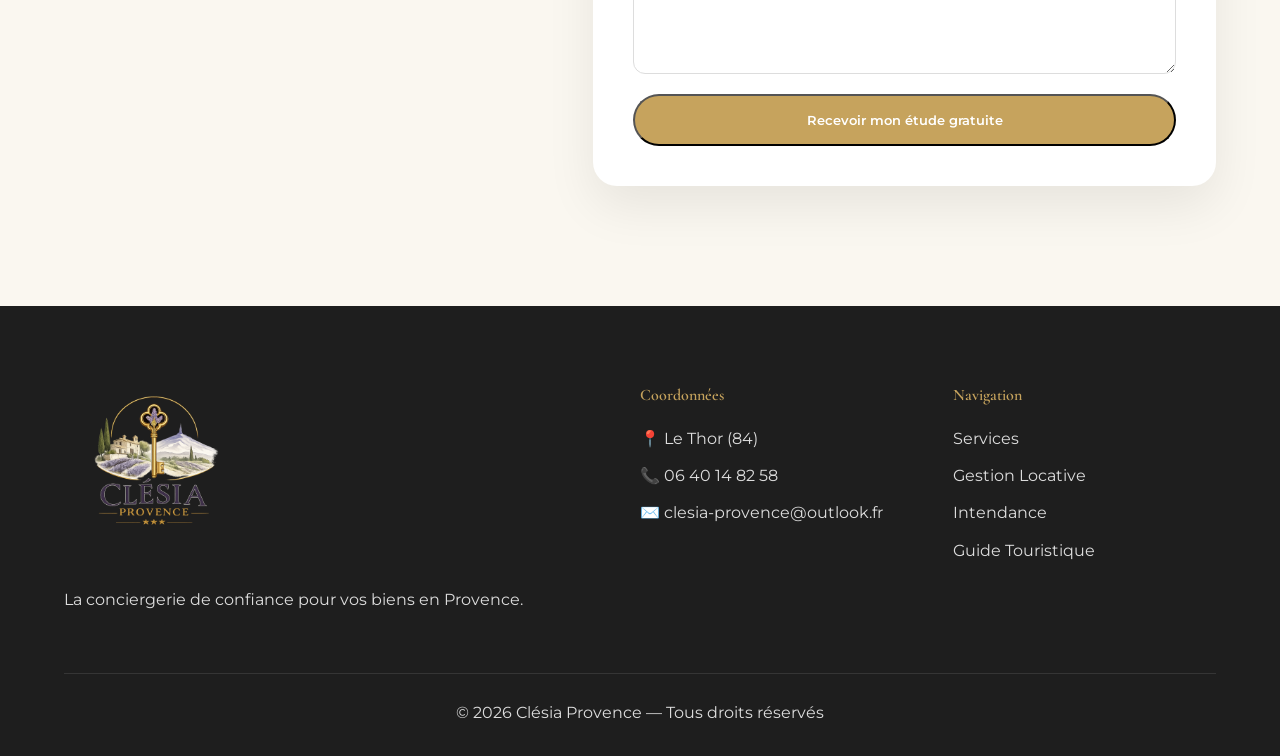
==== commit 483a6952: "Update index.html" ====
--- a/index.html
+++ b/index.html
@@ -205,6 +205,66 @@
 
 </section>
 
+<section class="trust-bar">
+
+<div class="container">
+
+<div class="trust-grid">
+
+<div class="trust-item">
+
+<div class="trust-icon">✓</div>
+
+<h3>Étude gratuite</h3>
+
+<p>
+Analyse personnalisée de votre bien sans engagement.
+</p>
+
+</div>
+
+<div class="trust-item">
+
+<div class="trust-icon">⏱</div>
+
+<h3>Réponse sous 24h</h3>
+
+<p>
+Une prise de contact rapide et efficace.
+</p>
+
+</div>
+
+<div class="trust-item">
+
+<div class="trust-icon">📍</div>
+
+<h3>Présence locale</h3>
+
+<p>
+Basés au Thor et spécialisés sur le secteur Vaucluse.
+</p>
+
+</div>
+
+<div class="trust-item">
+
+<div class="trust-icon">🤝</div>
+
+<h3>Interlocuteur unique</h3>
+
+<p>
+Un accompagnement personnalisé du début à la fin.
+</p>
+
+</div>
+
+</div>
+
+</div>
+
+</section>
+
 <section class="mission">
 
 <div class="container">
--- a/style.css
+++ b/style.css
@@ -565,7 +565,31 @@
 gap:40px;
 
 }
-
+/* ==================================
+   IMAGES OFFRES
+================================== */
+
+.offre-image{
+
+width:100%;
+
+height:240px;
+
+object-fit:cover;
+
+border-radius:18px;
+
+margin-bottom:30px;
+
+display:block;
+
+}
+
+.featured .offre-image{
+
+height:260px;
+
+}
 .offre-card{
 
 background:white;
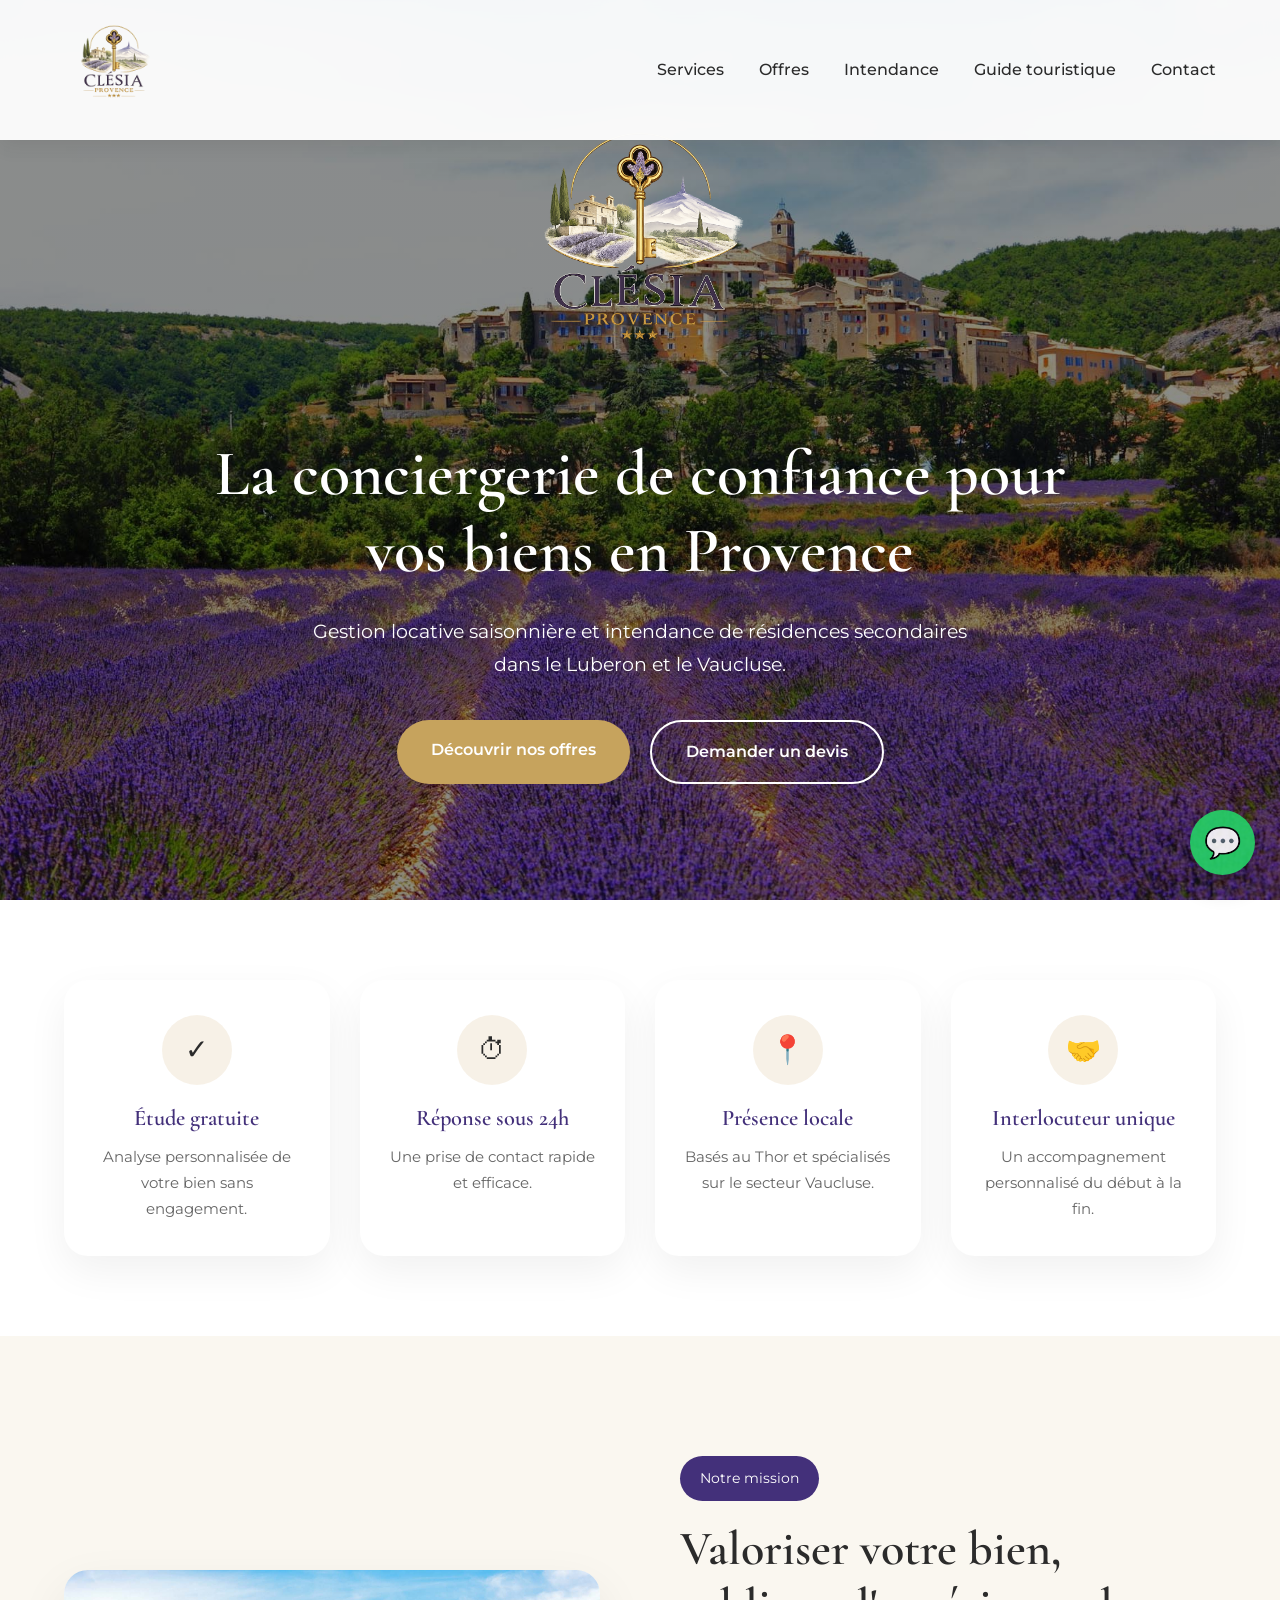
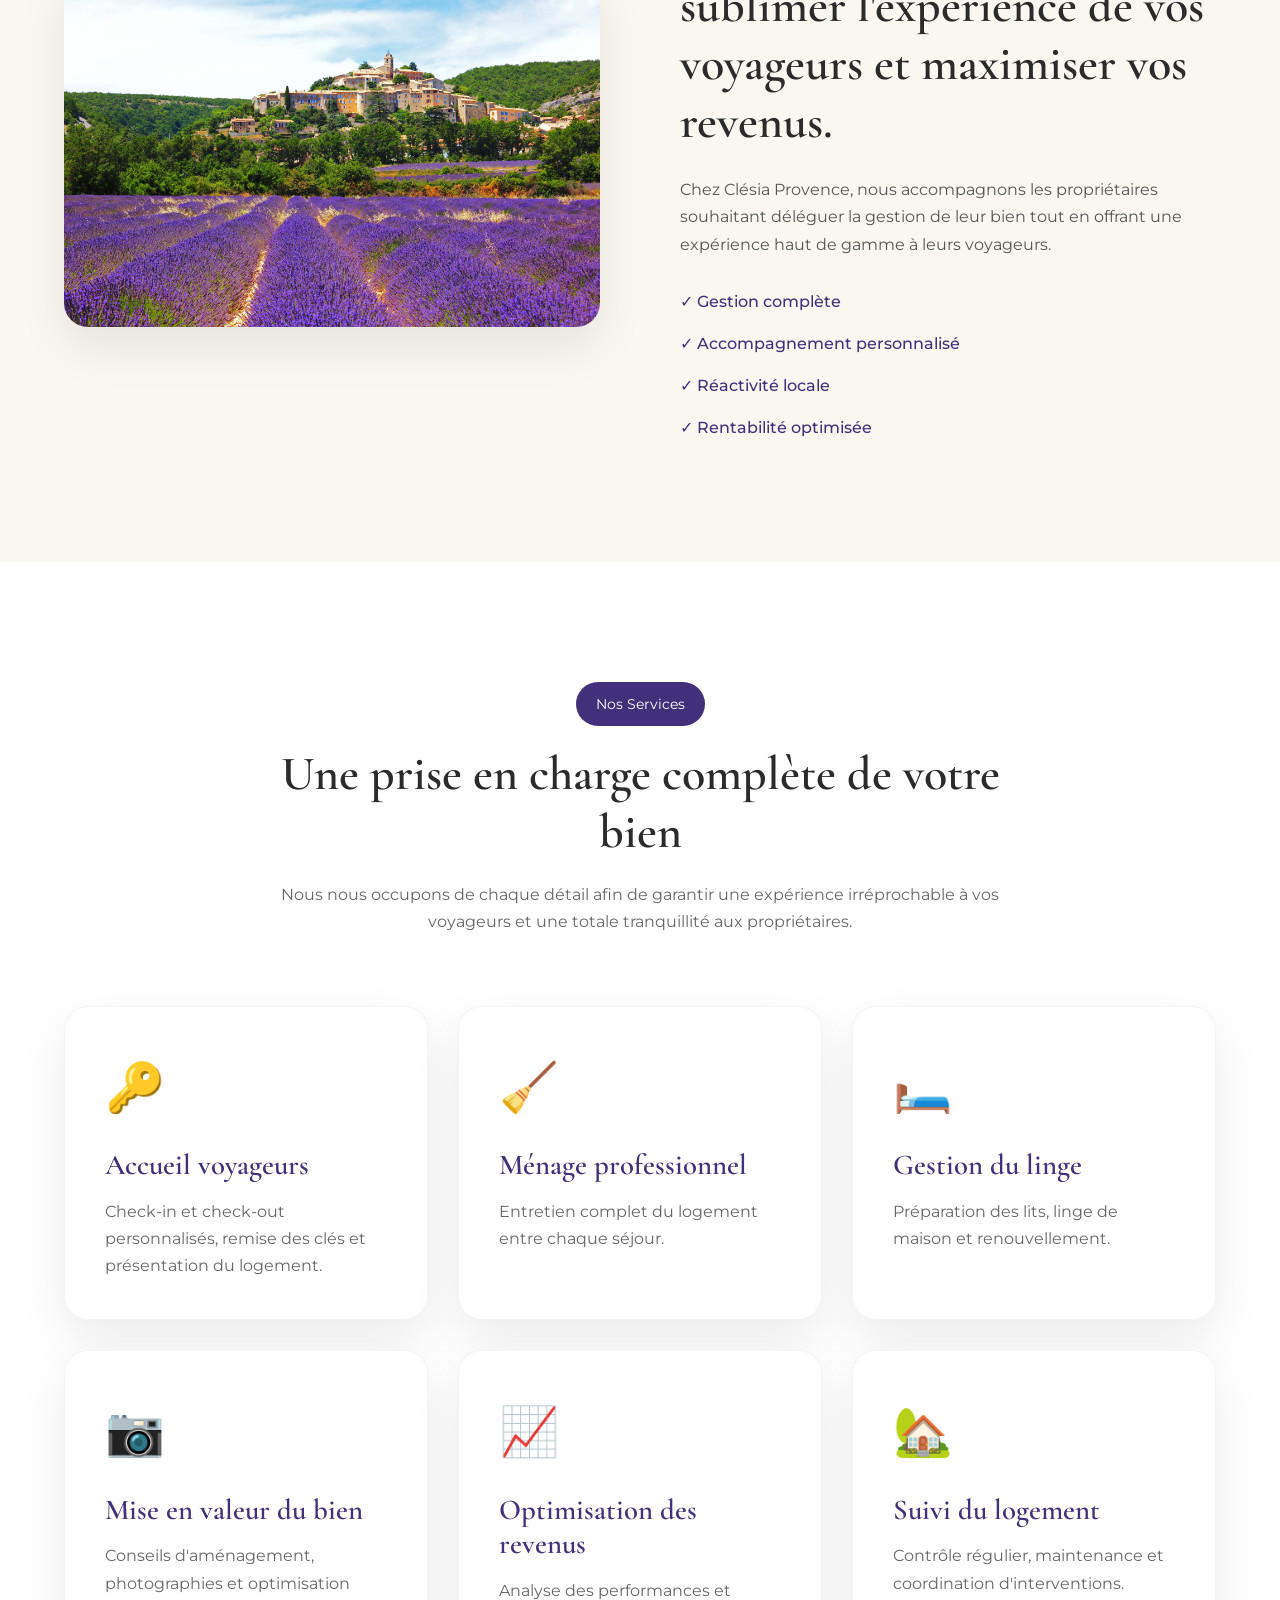
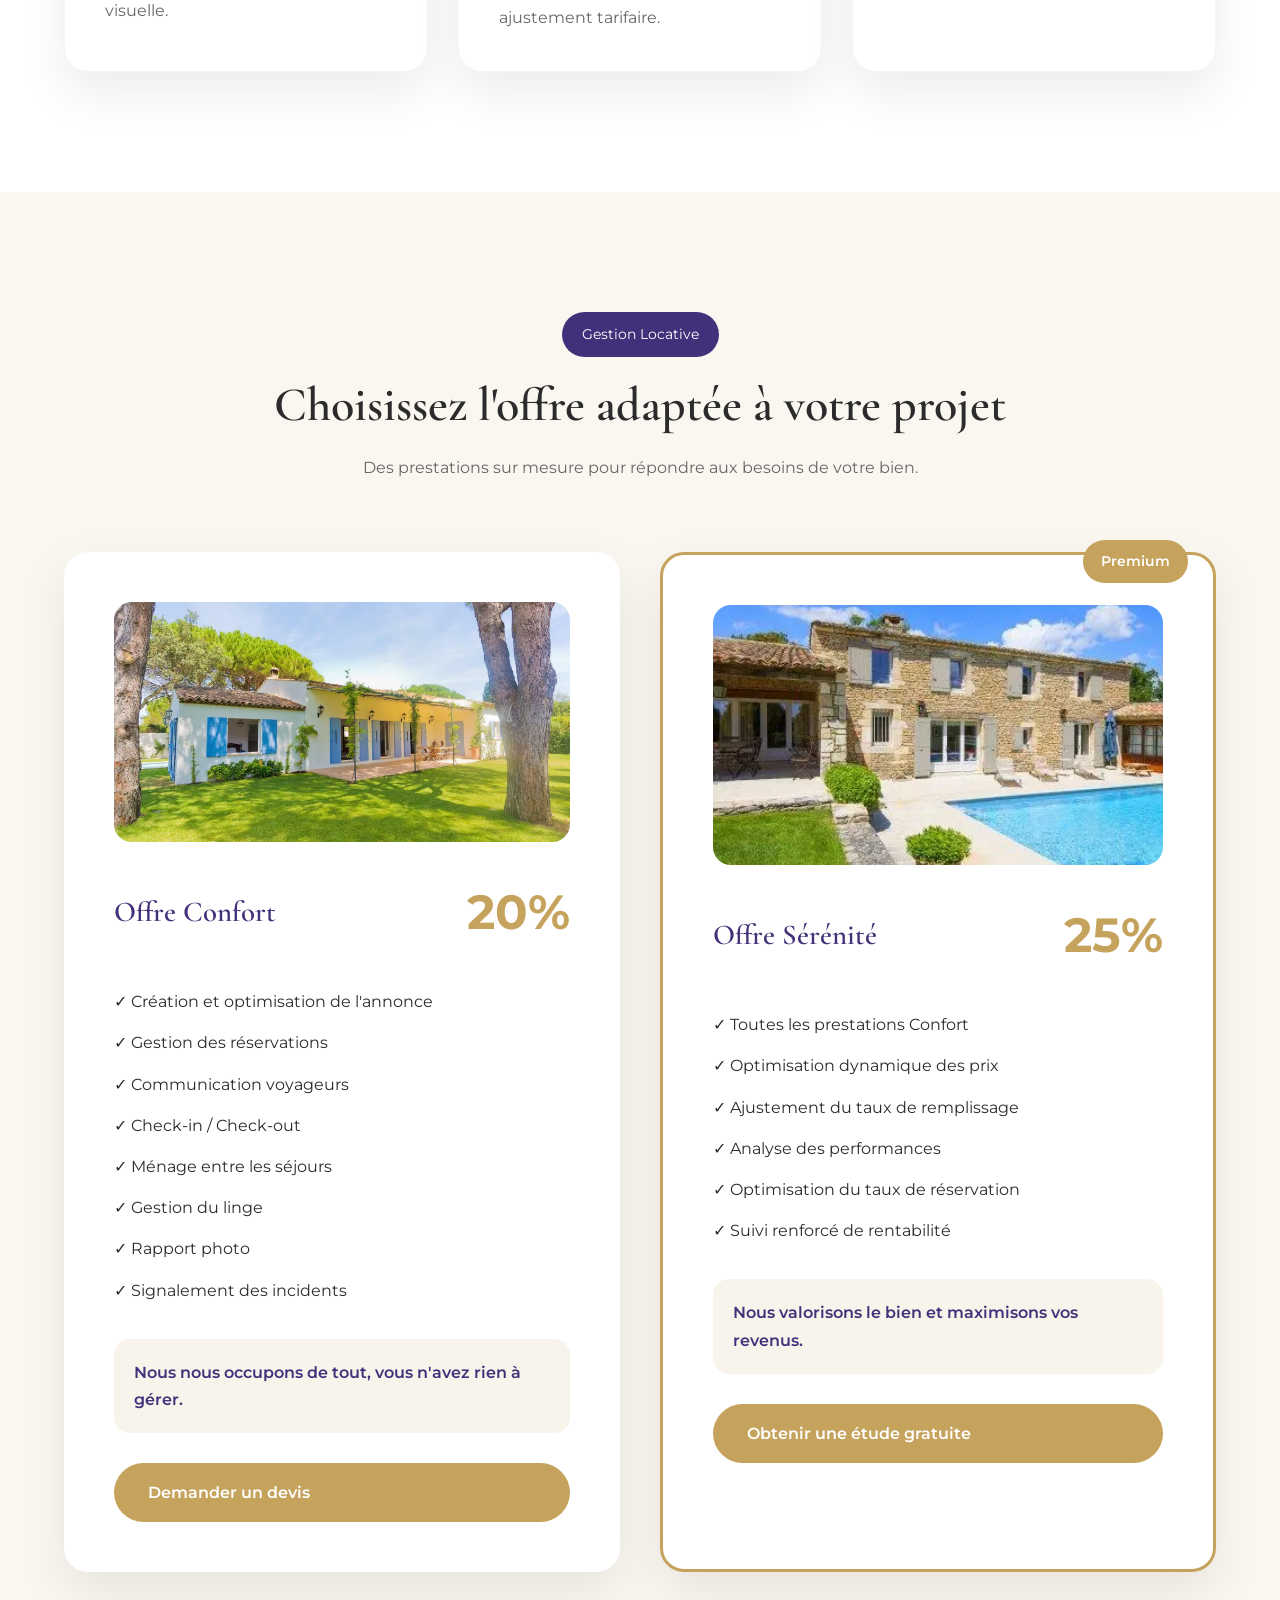
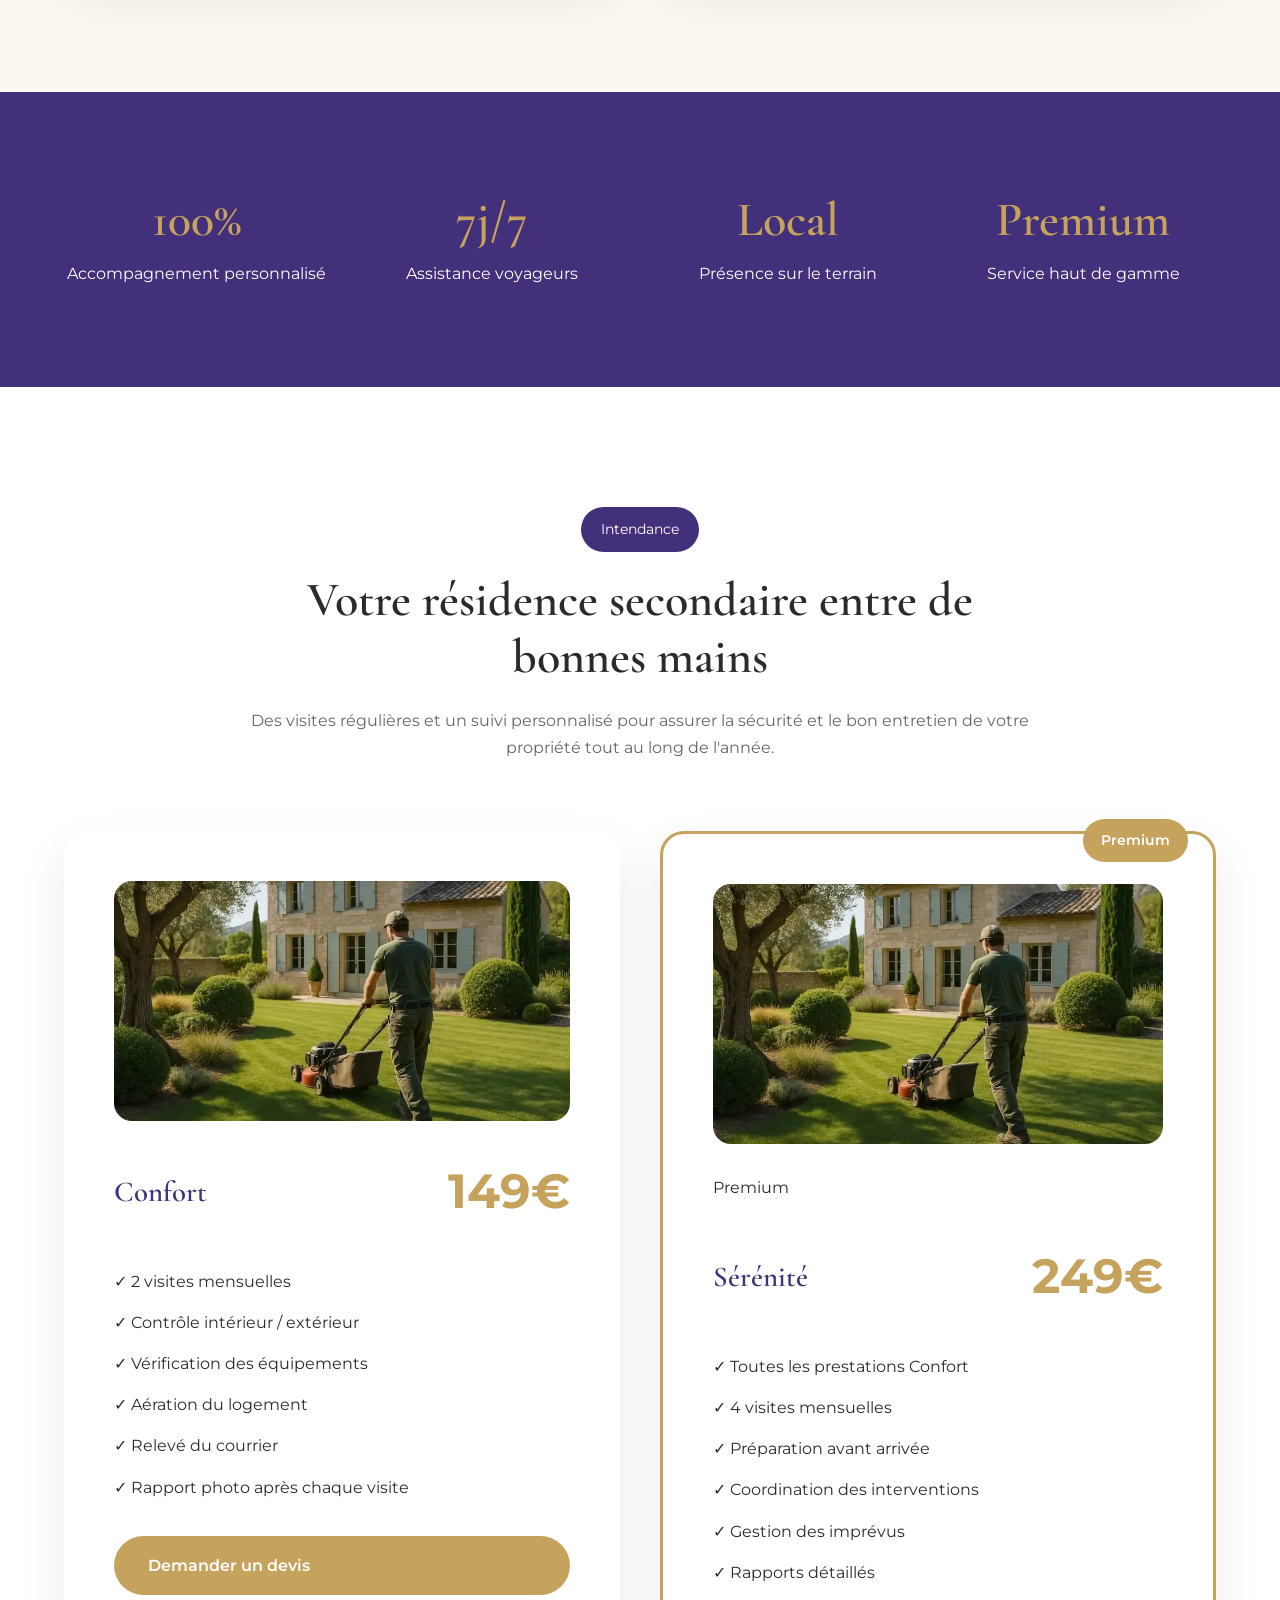
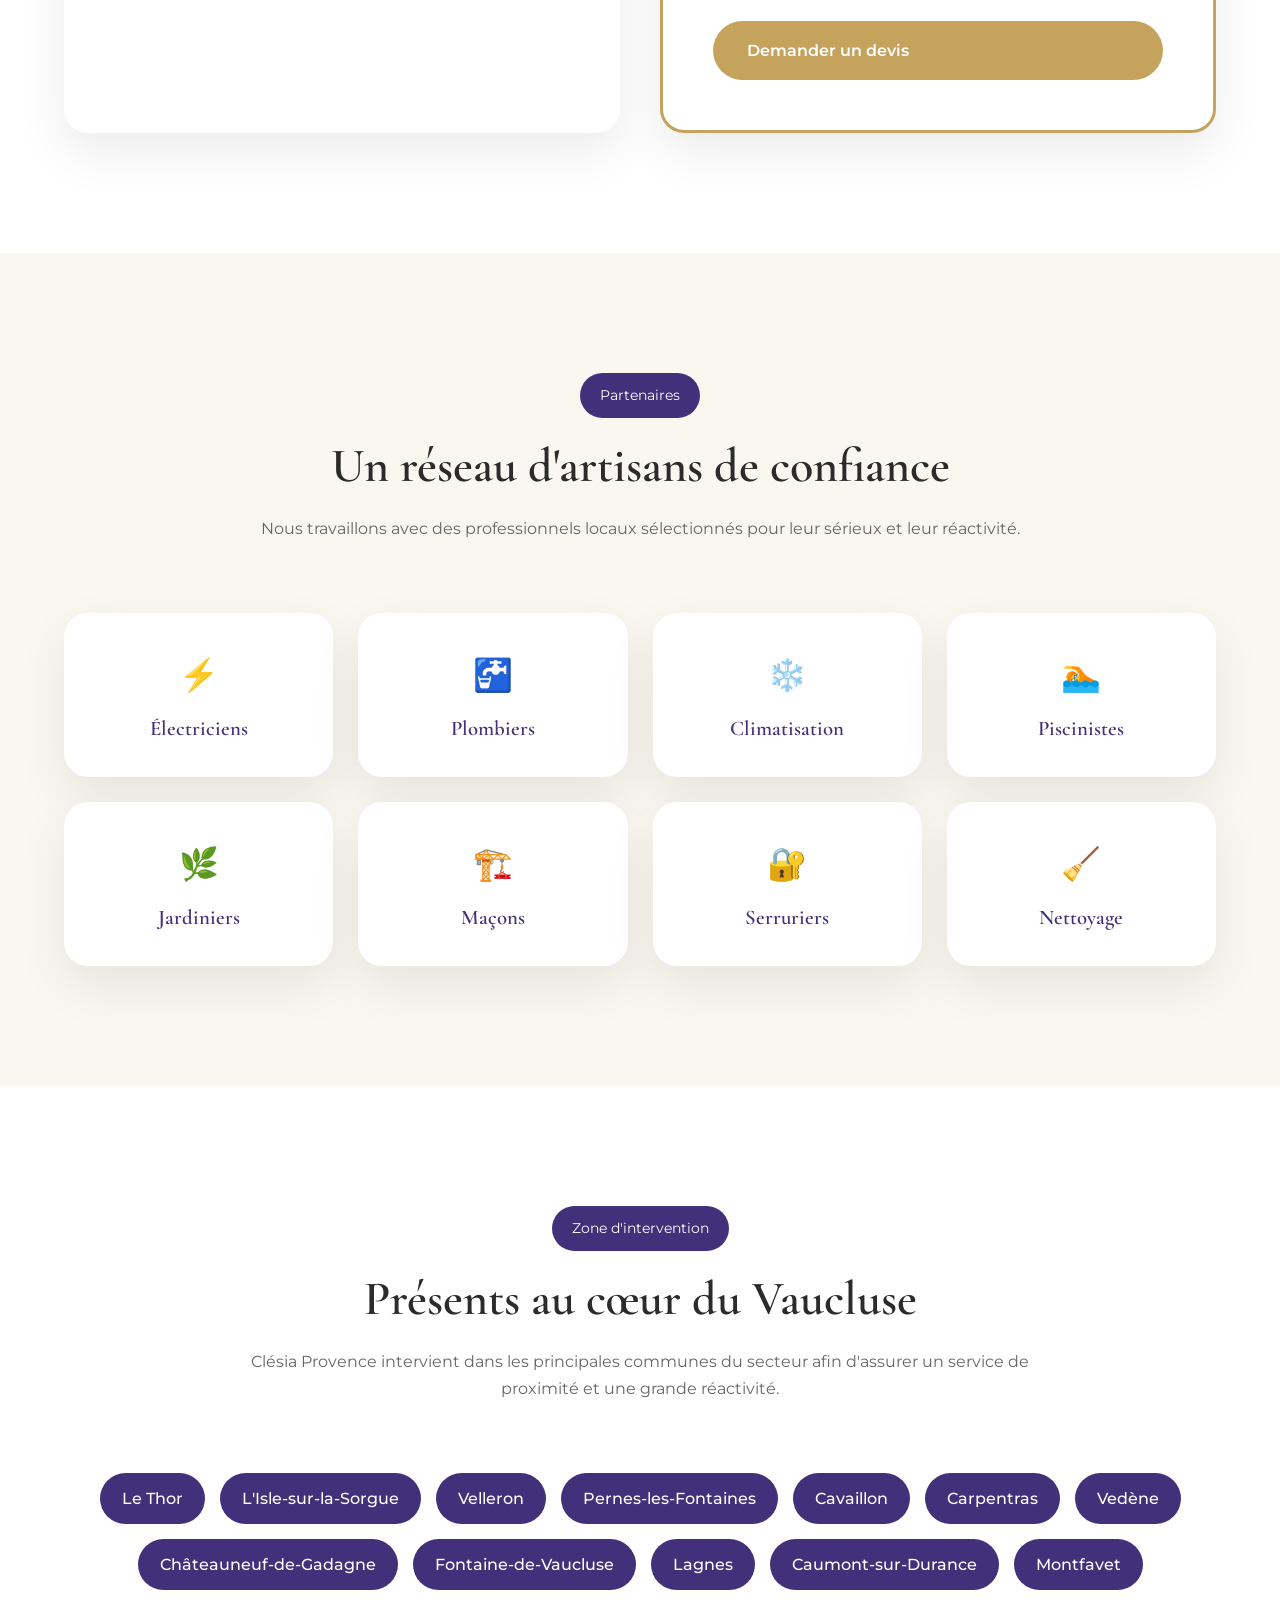
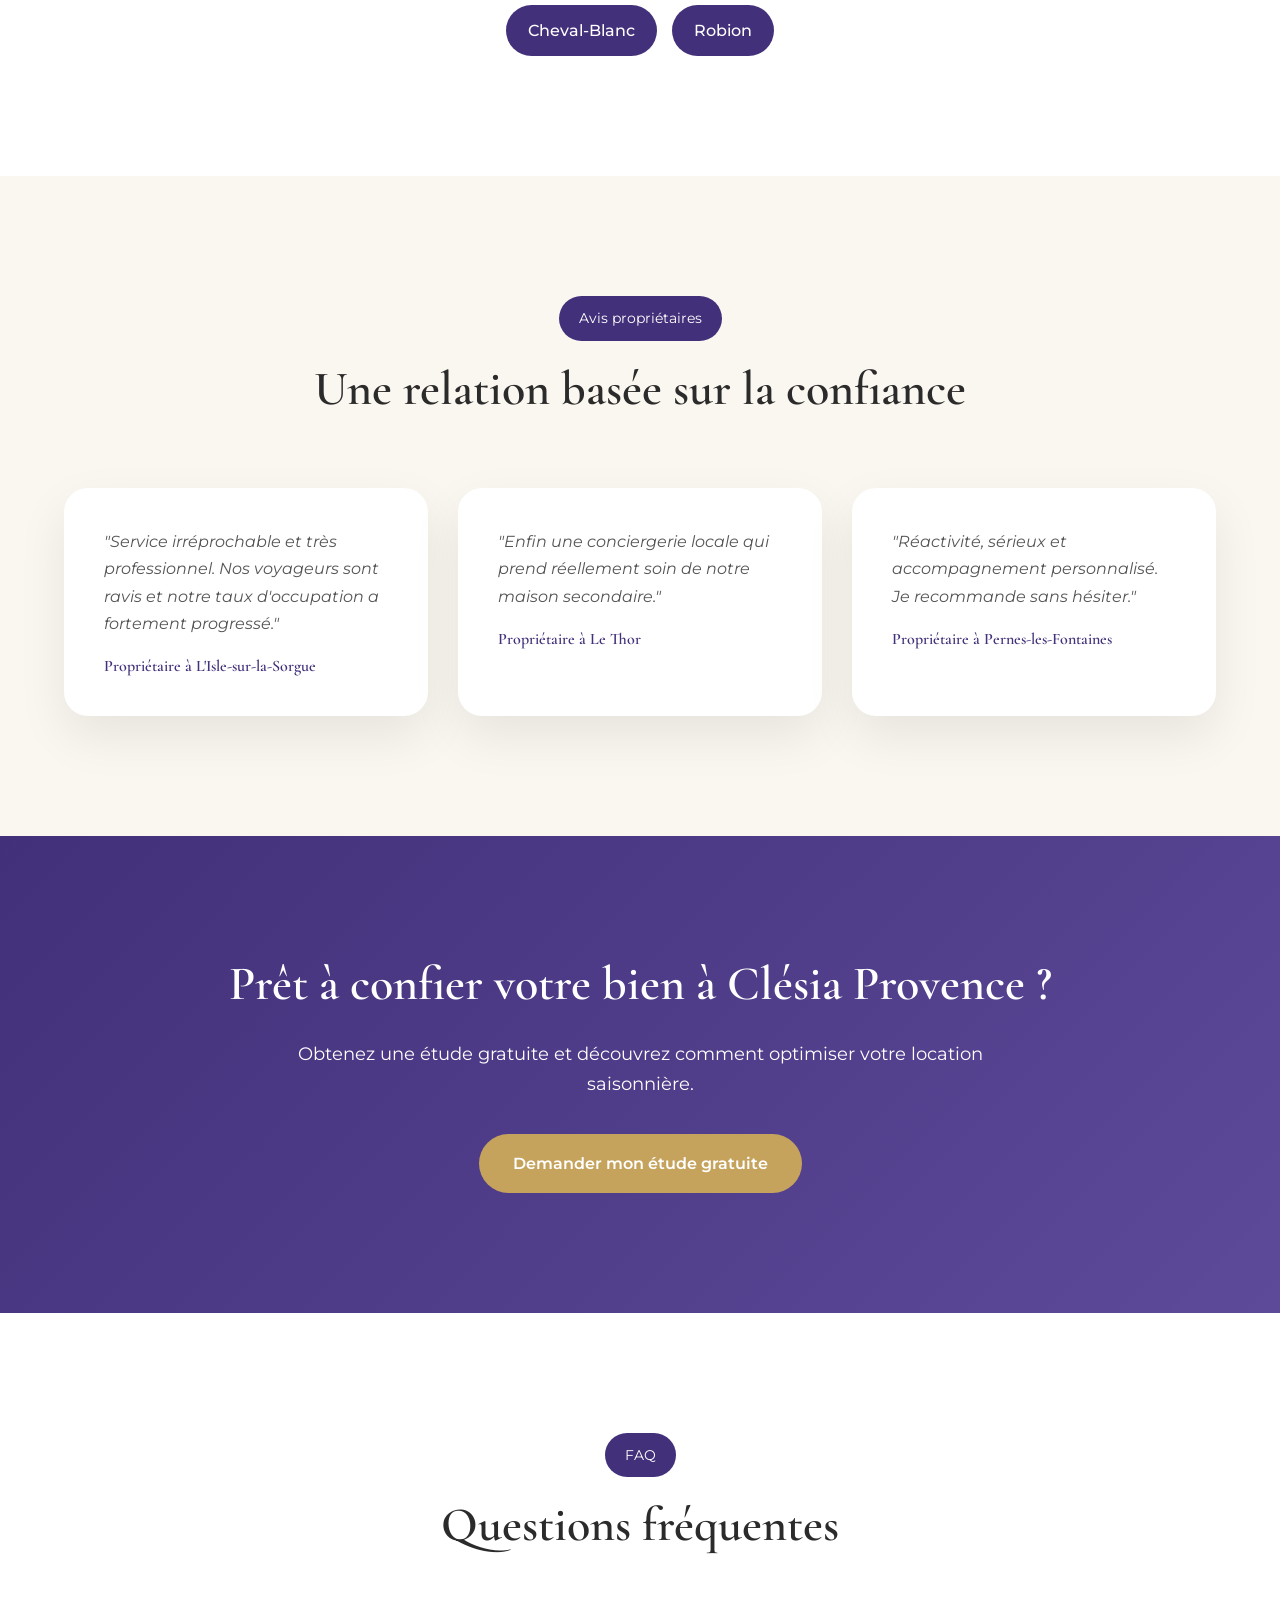
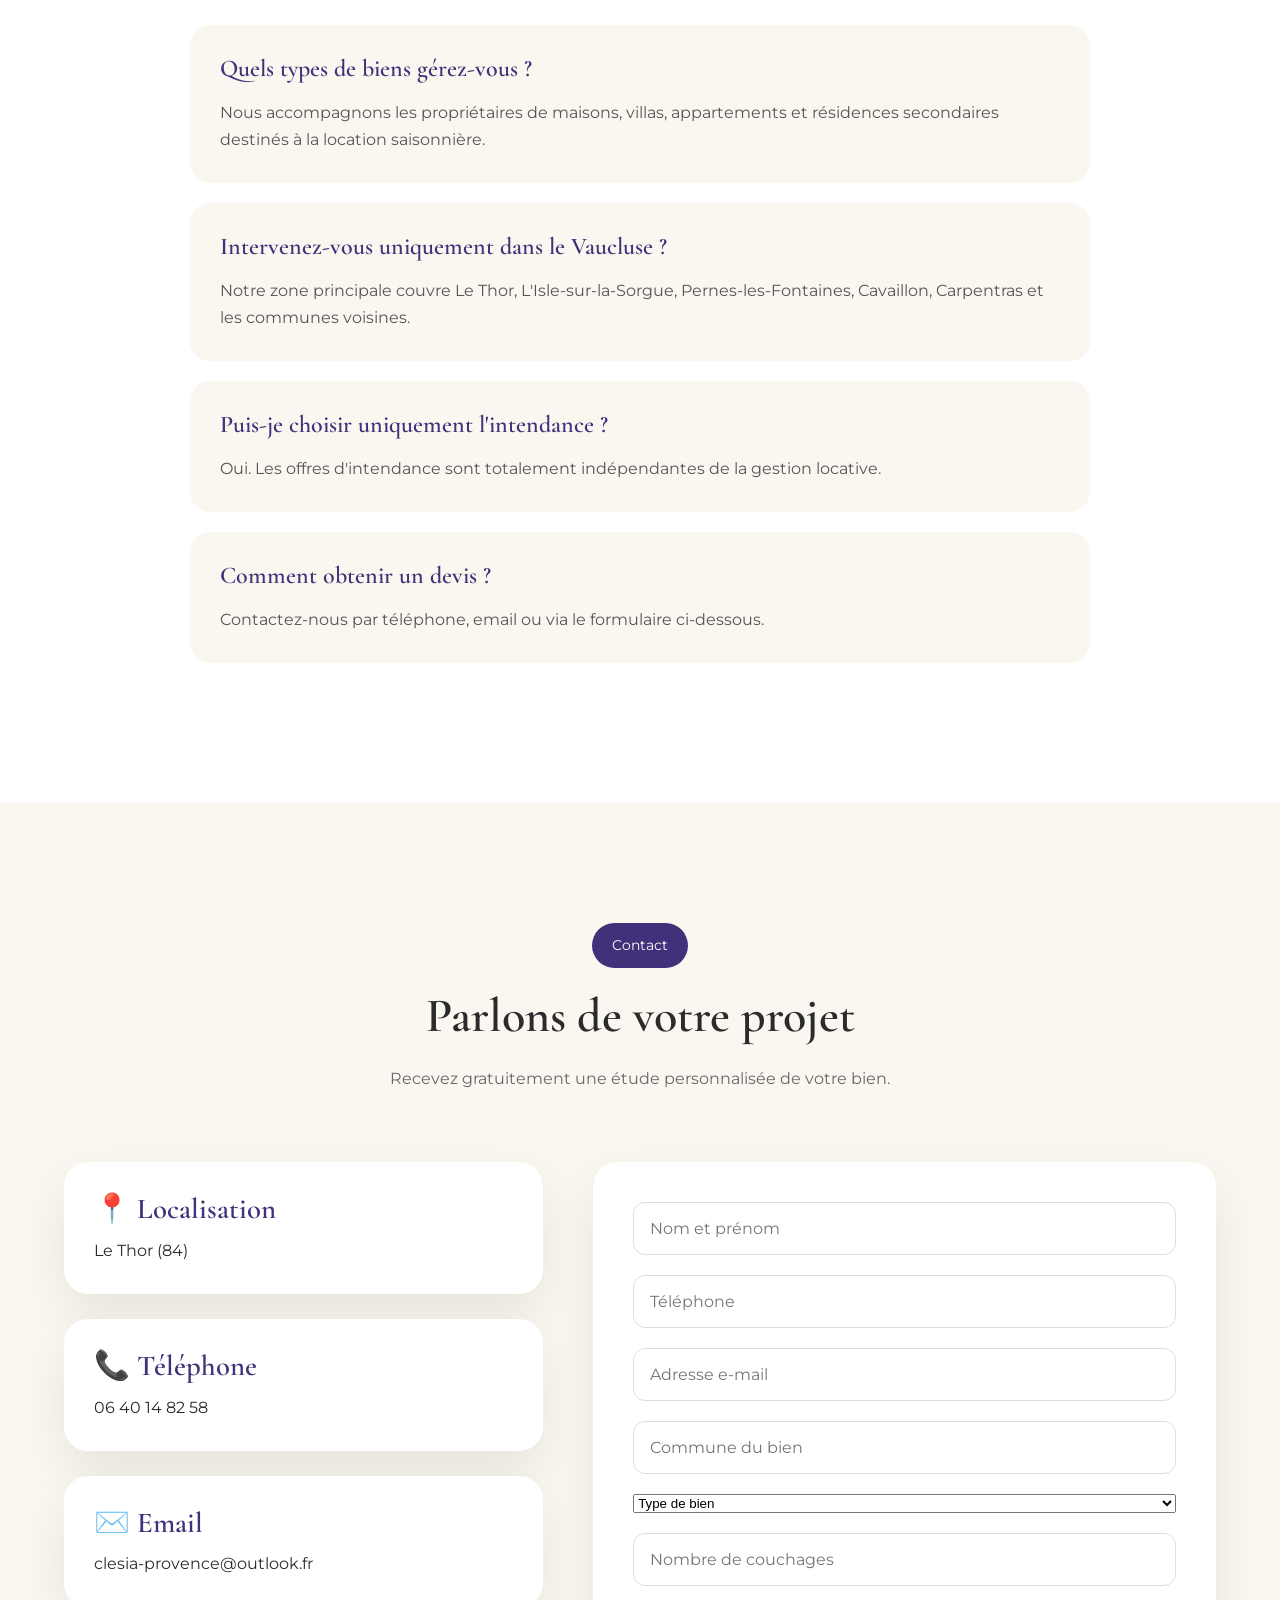
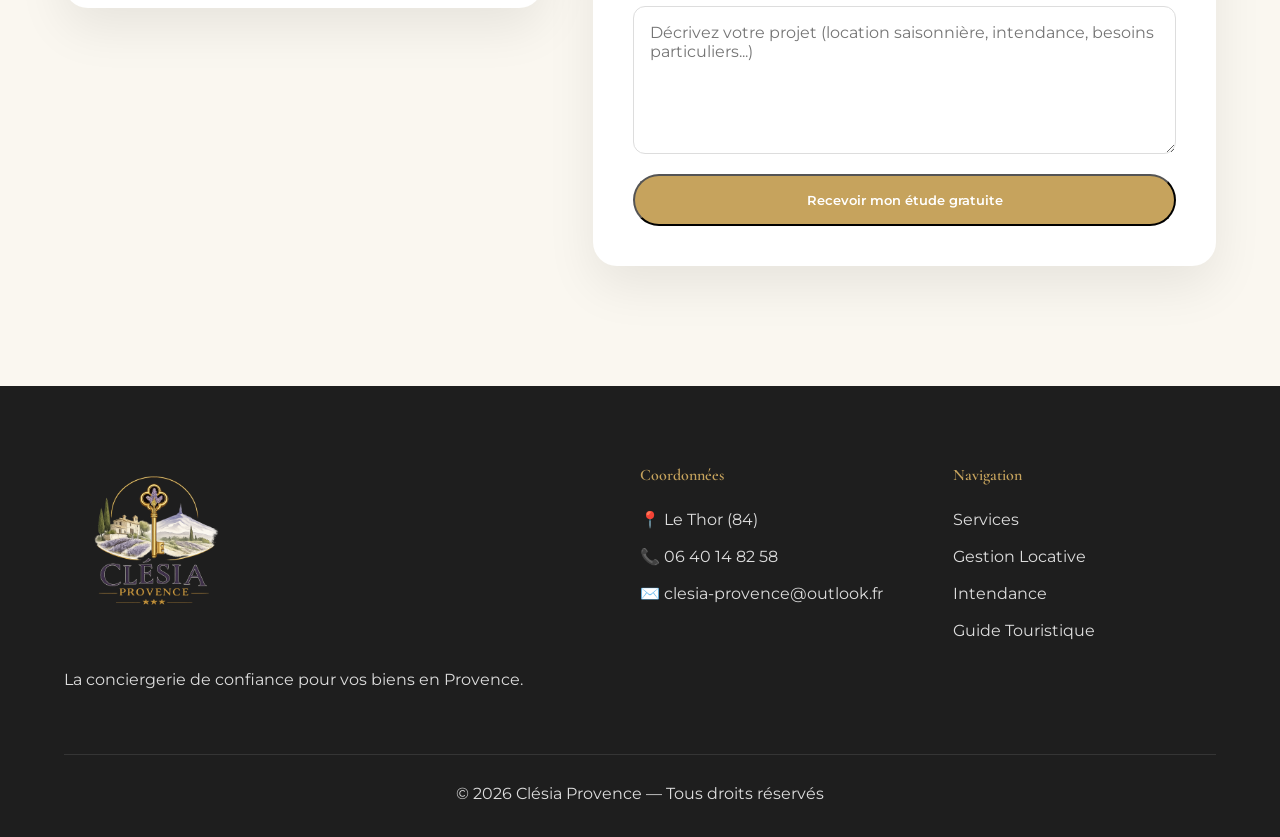
==== commit 94ba4d08: "Update index.html" ====
--- a/index.html
+++ b/index.html
@@ -43,7 +43,7 @@
 
 <meta
 property="og:image"
-content="assets/hero/hero-provence.webp">
+content="assets/hero/hero-bg.webp">
 
 <link
 rel="preconnect"
--- a/style.css
+++ b/style.css
@@ -412,6 +412,90 @@
 gap:20px;
 
 flex-wrap:wrap;
+
+}
+/* ==================================
+   TRUST BAR
+================================== */
+
+.trust-bar{
+
+padding:80px 0;
+
+background:white;
+
+}
+
+.trust-grid{
+
+display:grid;
+
+grid-template-columns:repeat(4,1fr);
+
+gap:30px;
+
+}
+
+.trust-item{
+
+text-align:center;
+
+padding:35px 25px;
+
+background:white;
+
+border-radius:24px;
+
+box-shadow:
+0 15px 40px rgba(0,0,0,.06);
+
+transition:.3s;
+
+}
+
+.trust-item:hover{
+
+transform:translateY(-8px);
+
+}
+
+.trust-icon{
+
+width:70px;
+
+height:70px;
+
+margin:0 auto 20px;
+
+border-radius:50%;
+
+background:rgba(198,163,93,.15);
+
+display:flex;
+
+align-items:center;
+
+justify-content:center;
+
+font-size:28px;
+
+}
+
+.trust-item h3{
+
+margin-bottom:12px;
+
+color:var(--lavande);
+
+font-size:1.4rem;
+
+}
+
+.trust-item p{
+
+color:#666;
+
+font-size:.95rem;
 
 }
 /* ==================================
@@ -1696,6 +1780,12 @@
 
 }
 
+.trust-grid{
+
+grid-template-columns:1fr;
+
+}
+
 }
 
 /* ==================================
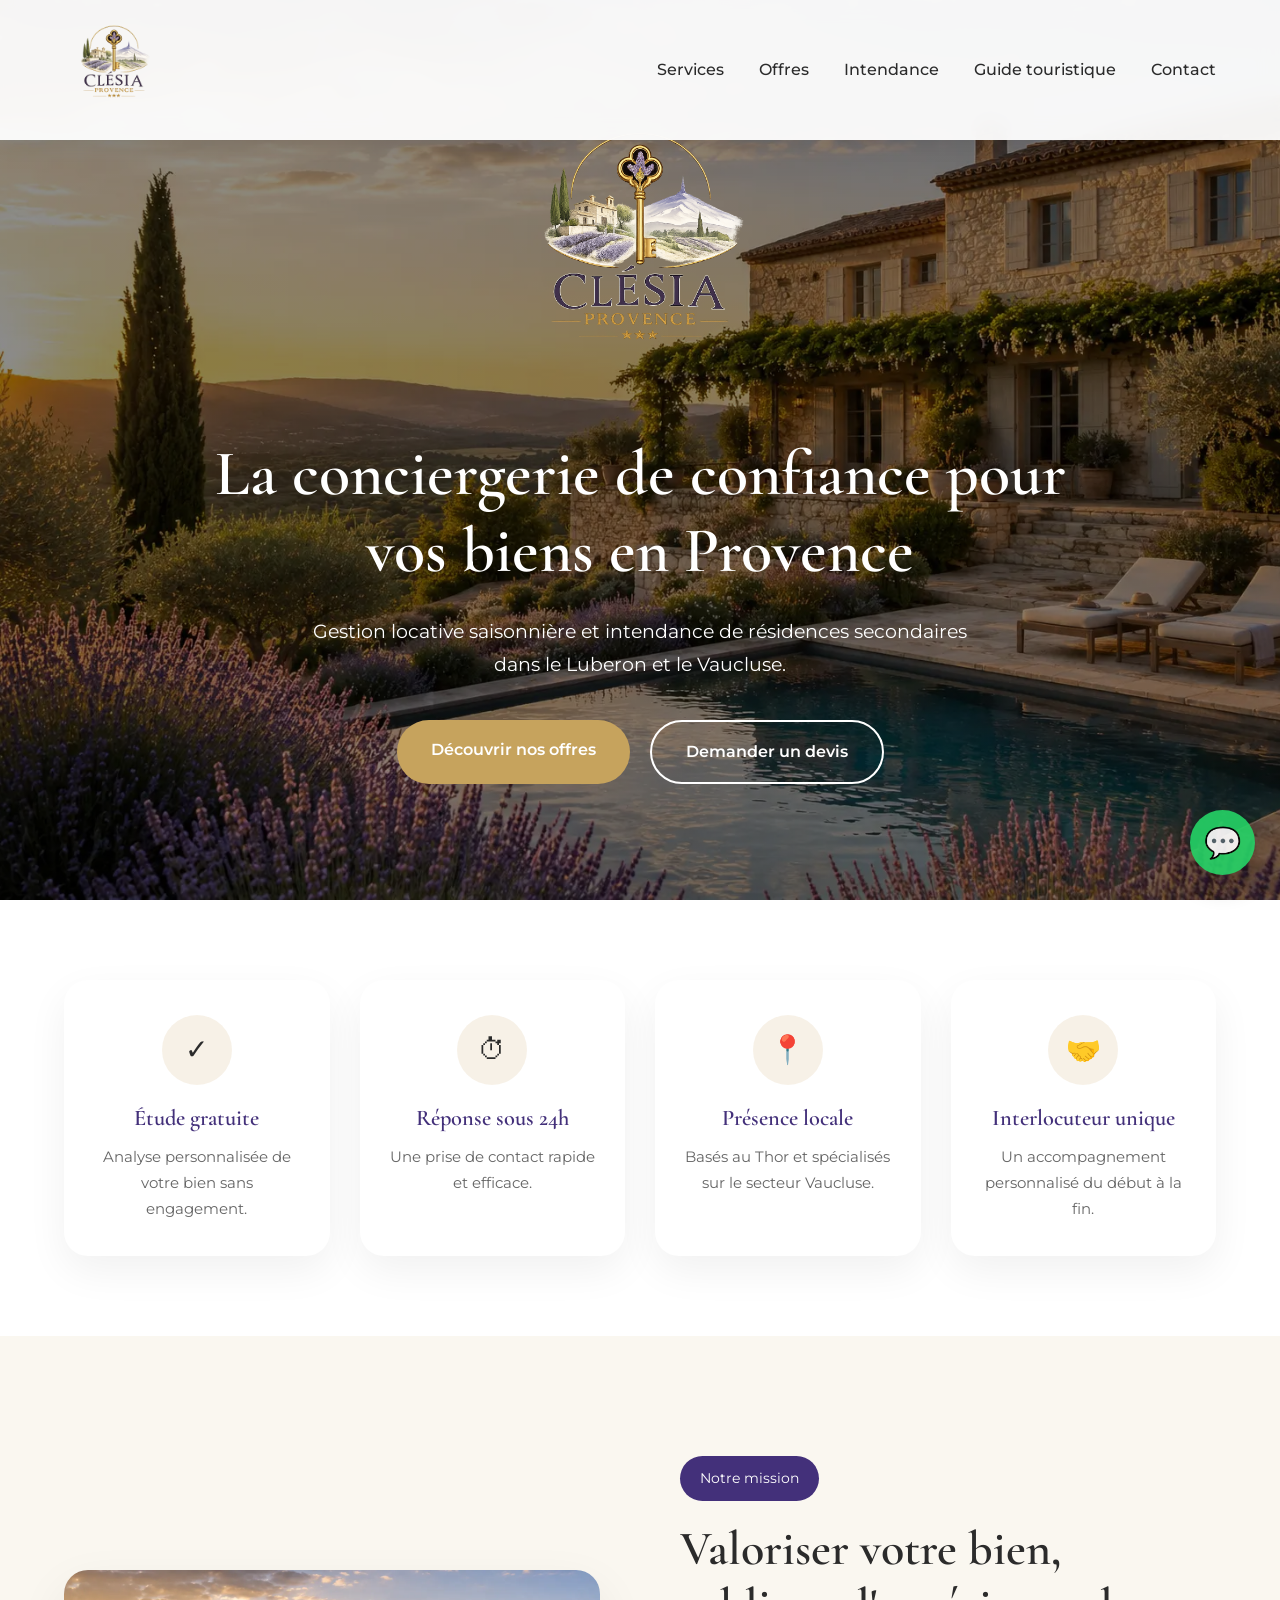
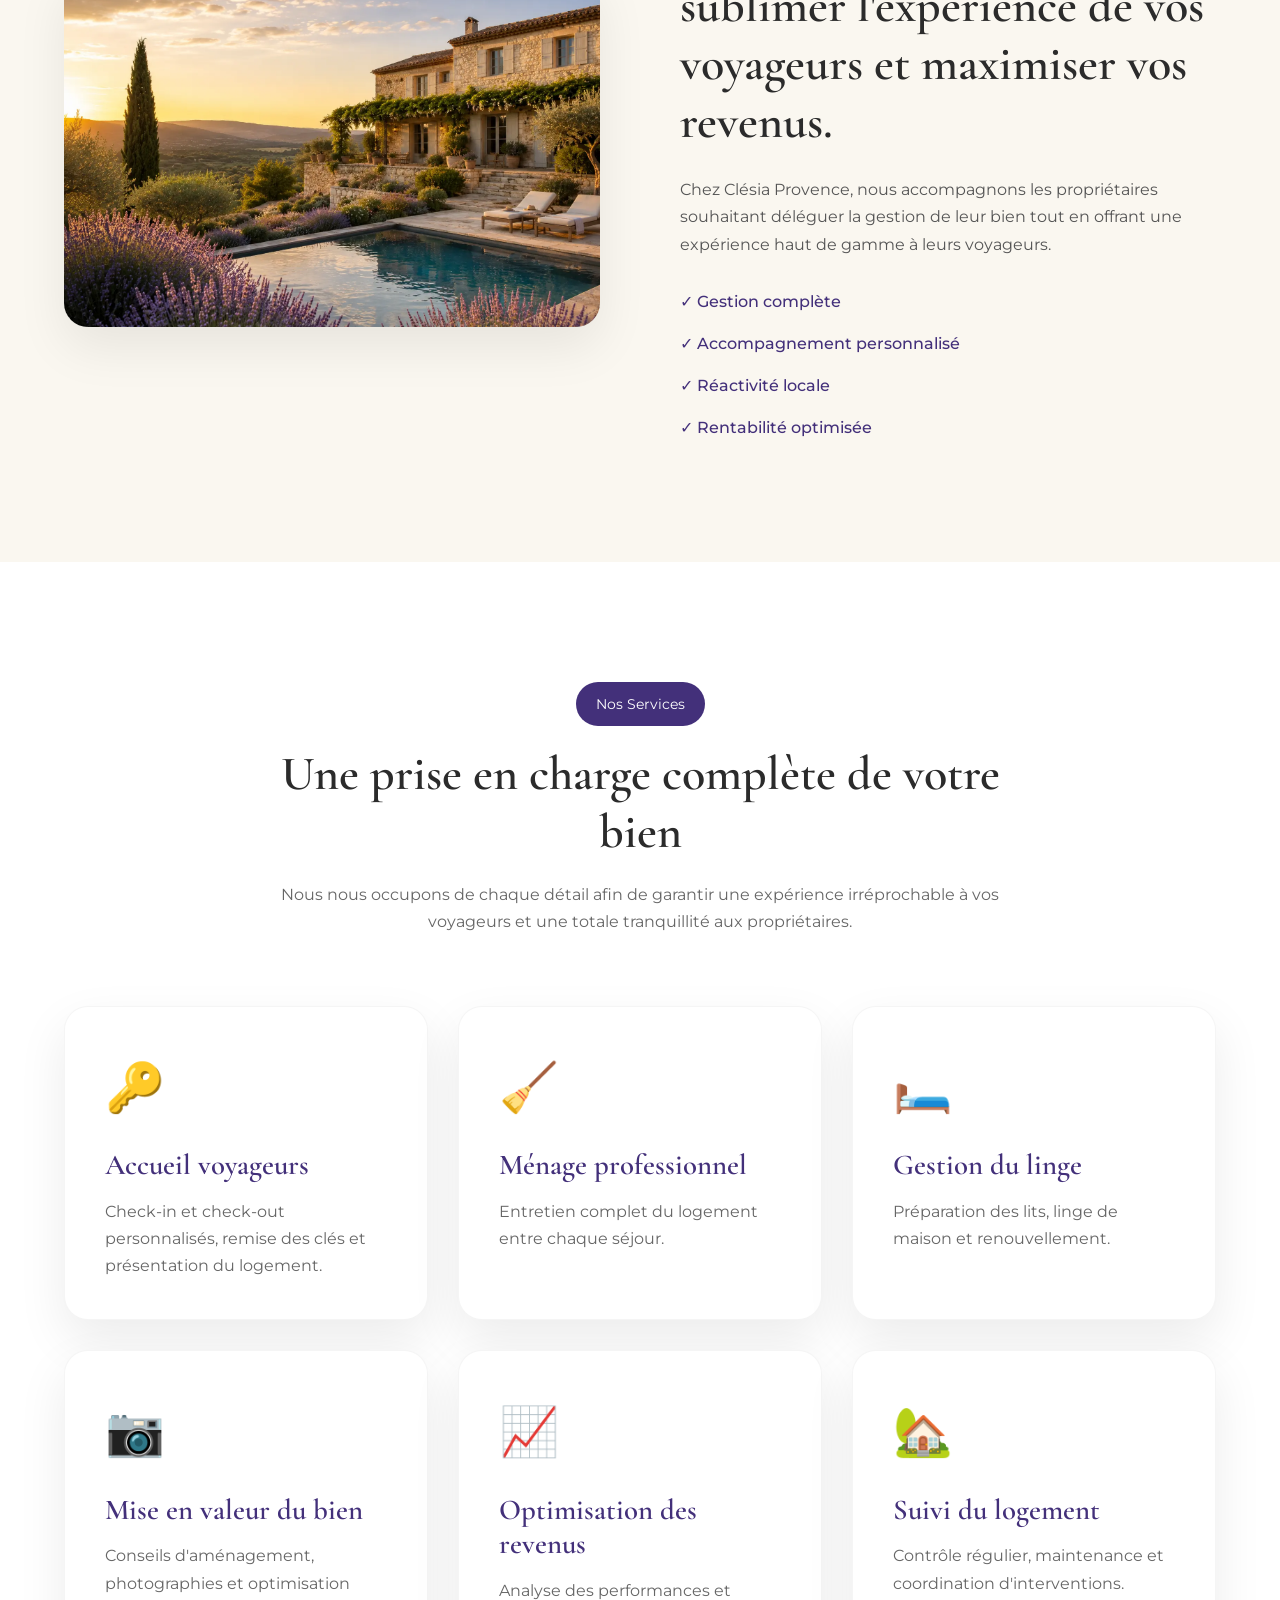
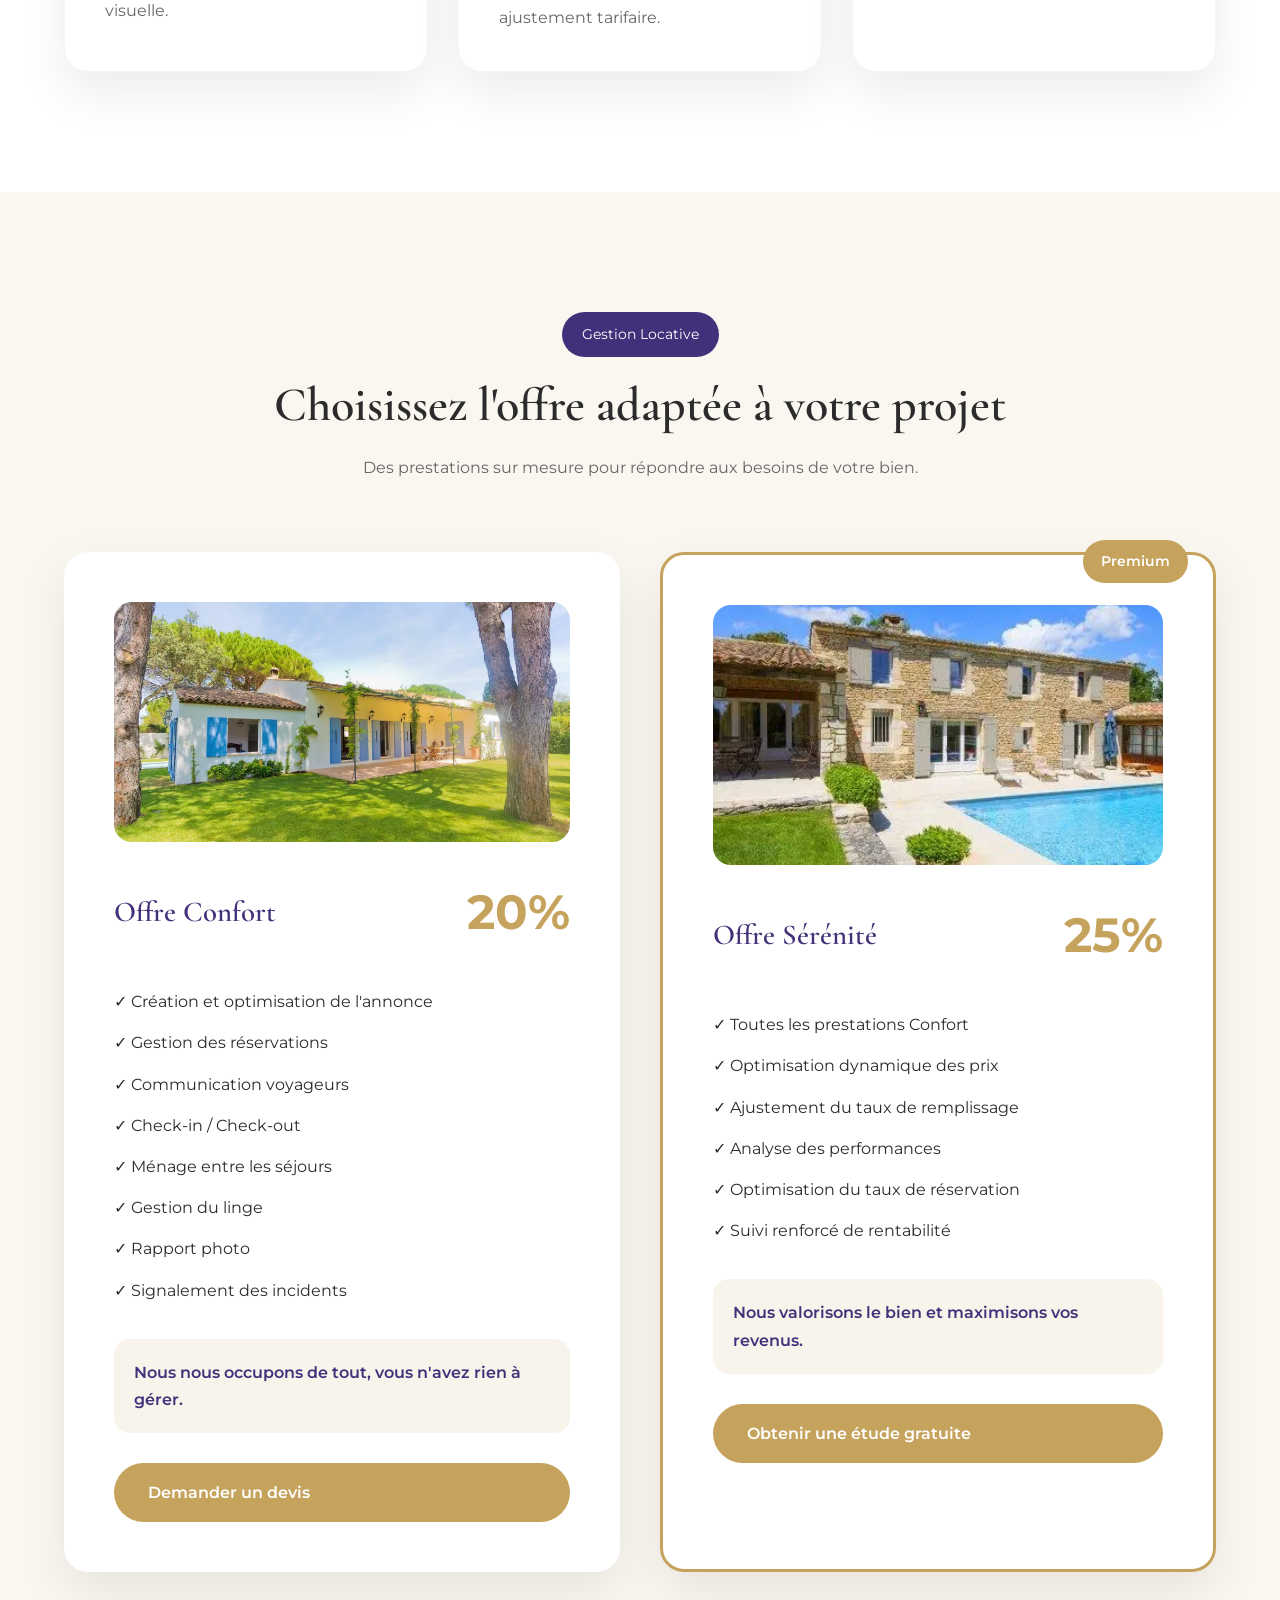
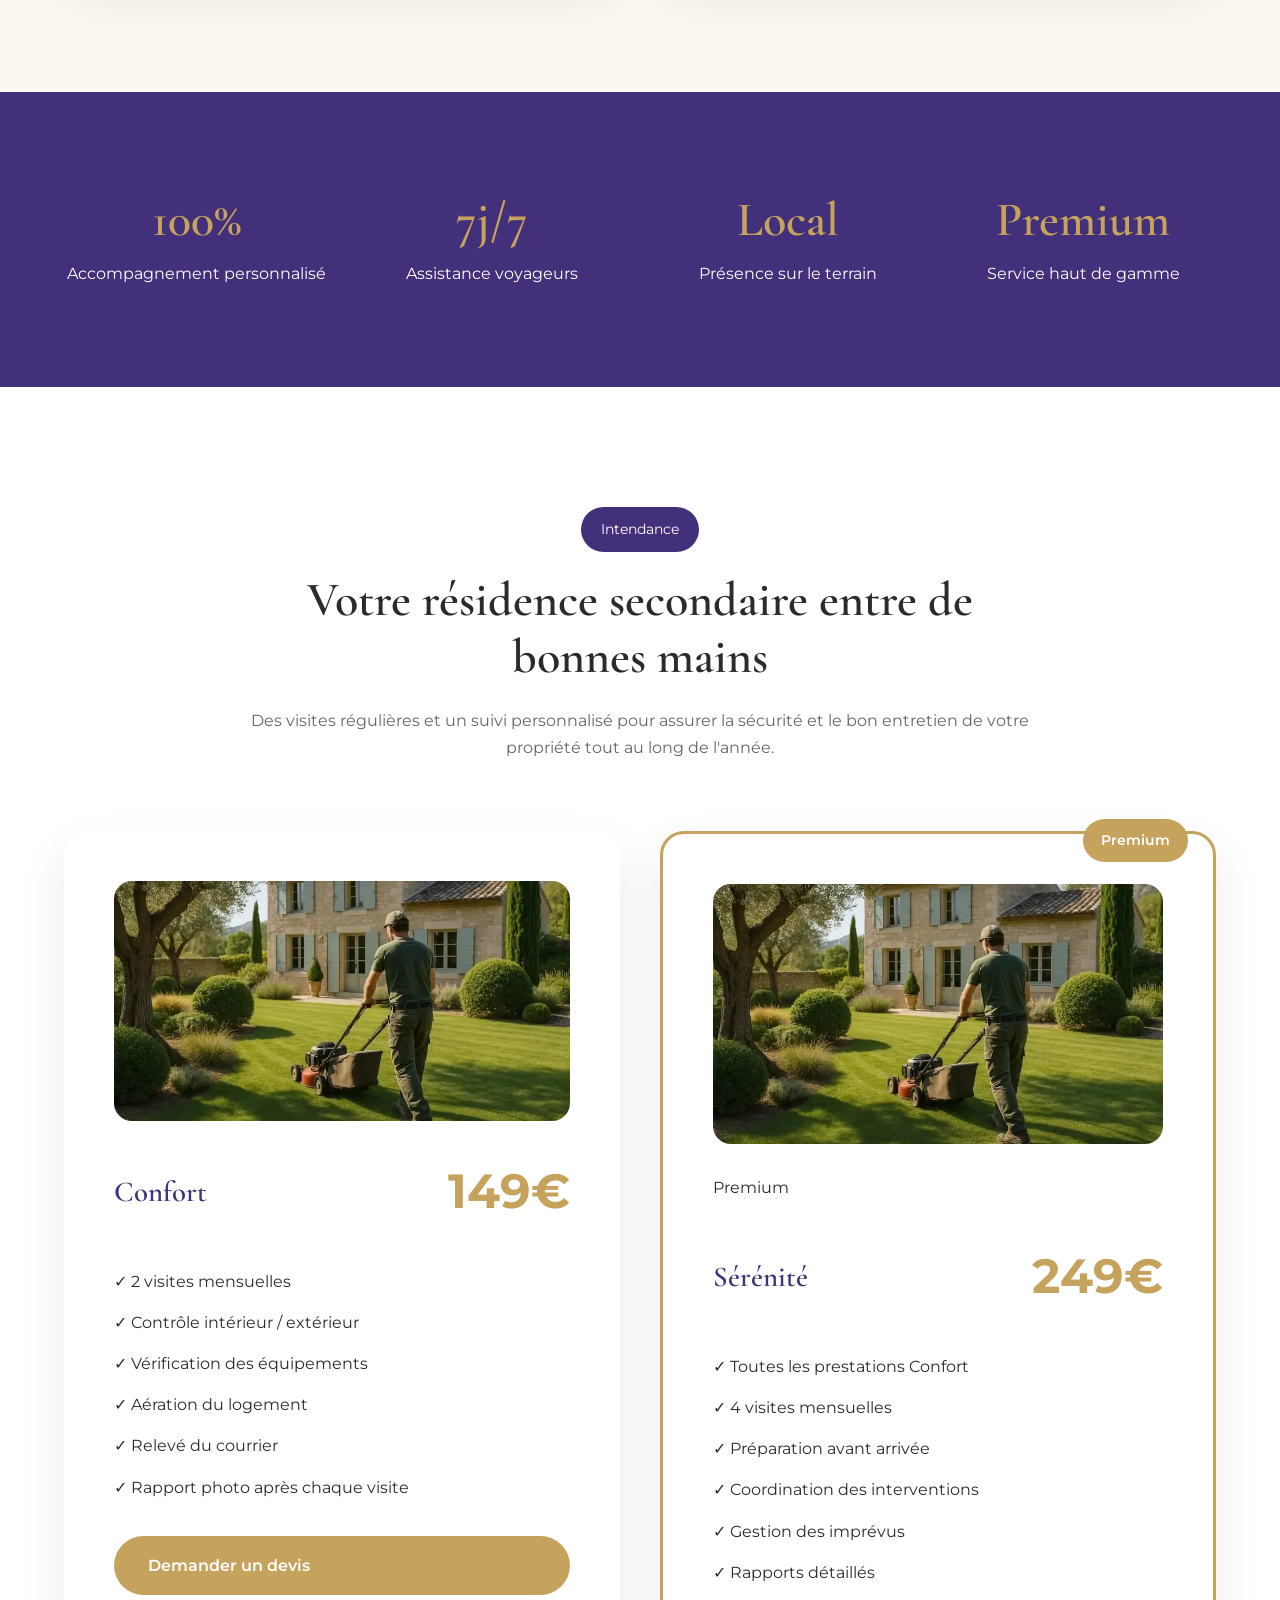
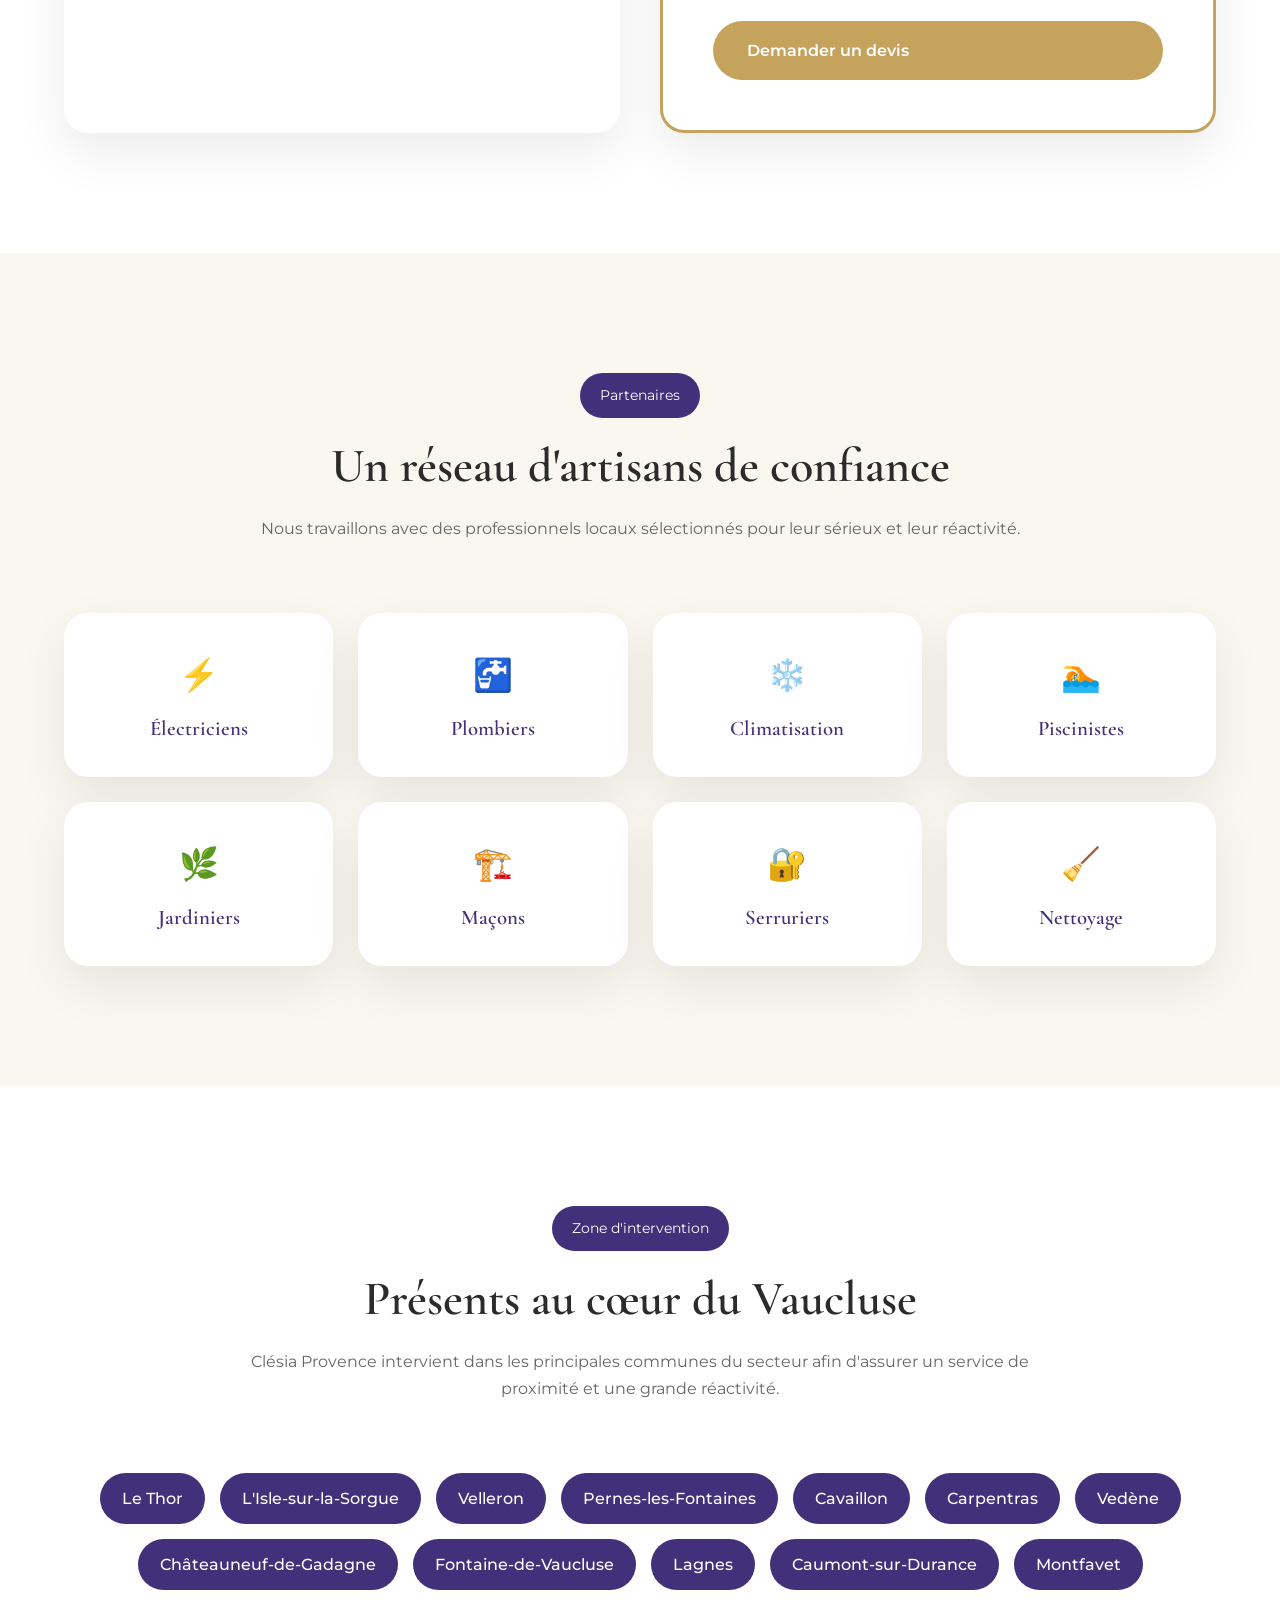
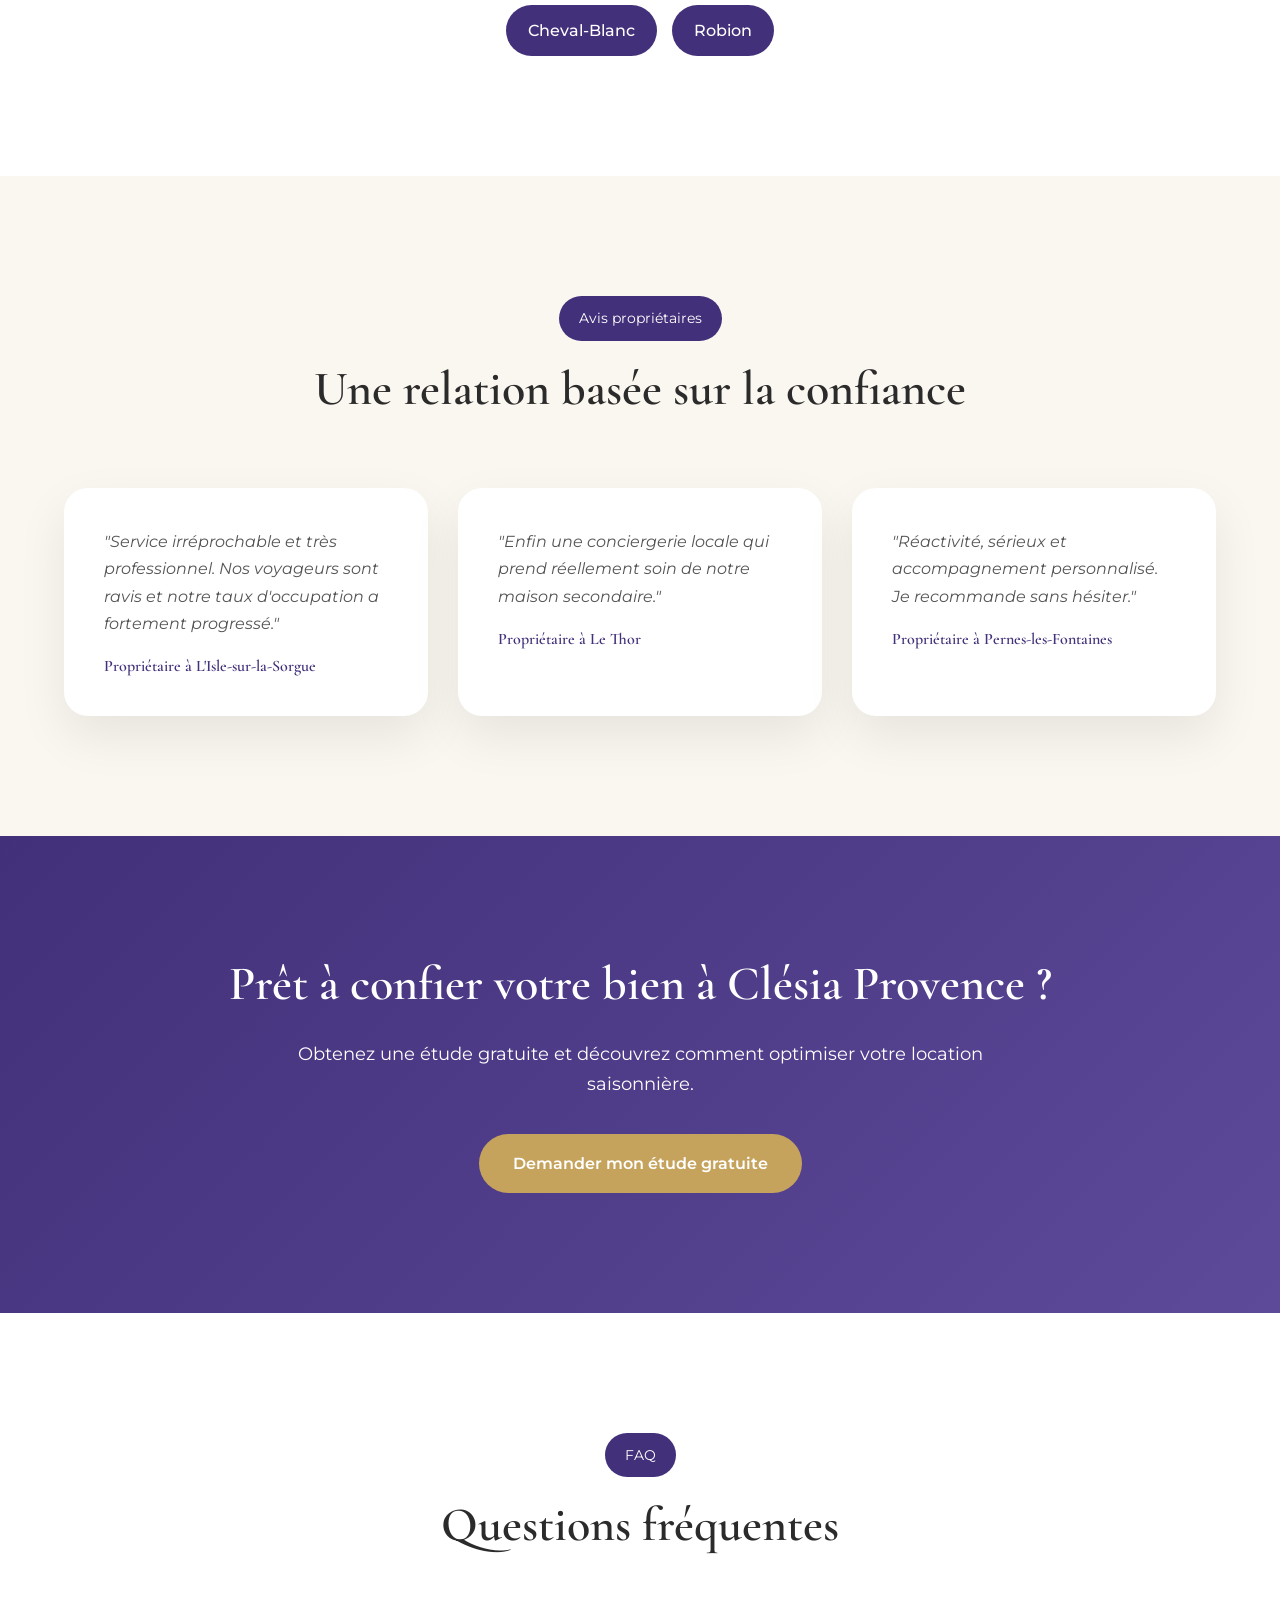
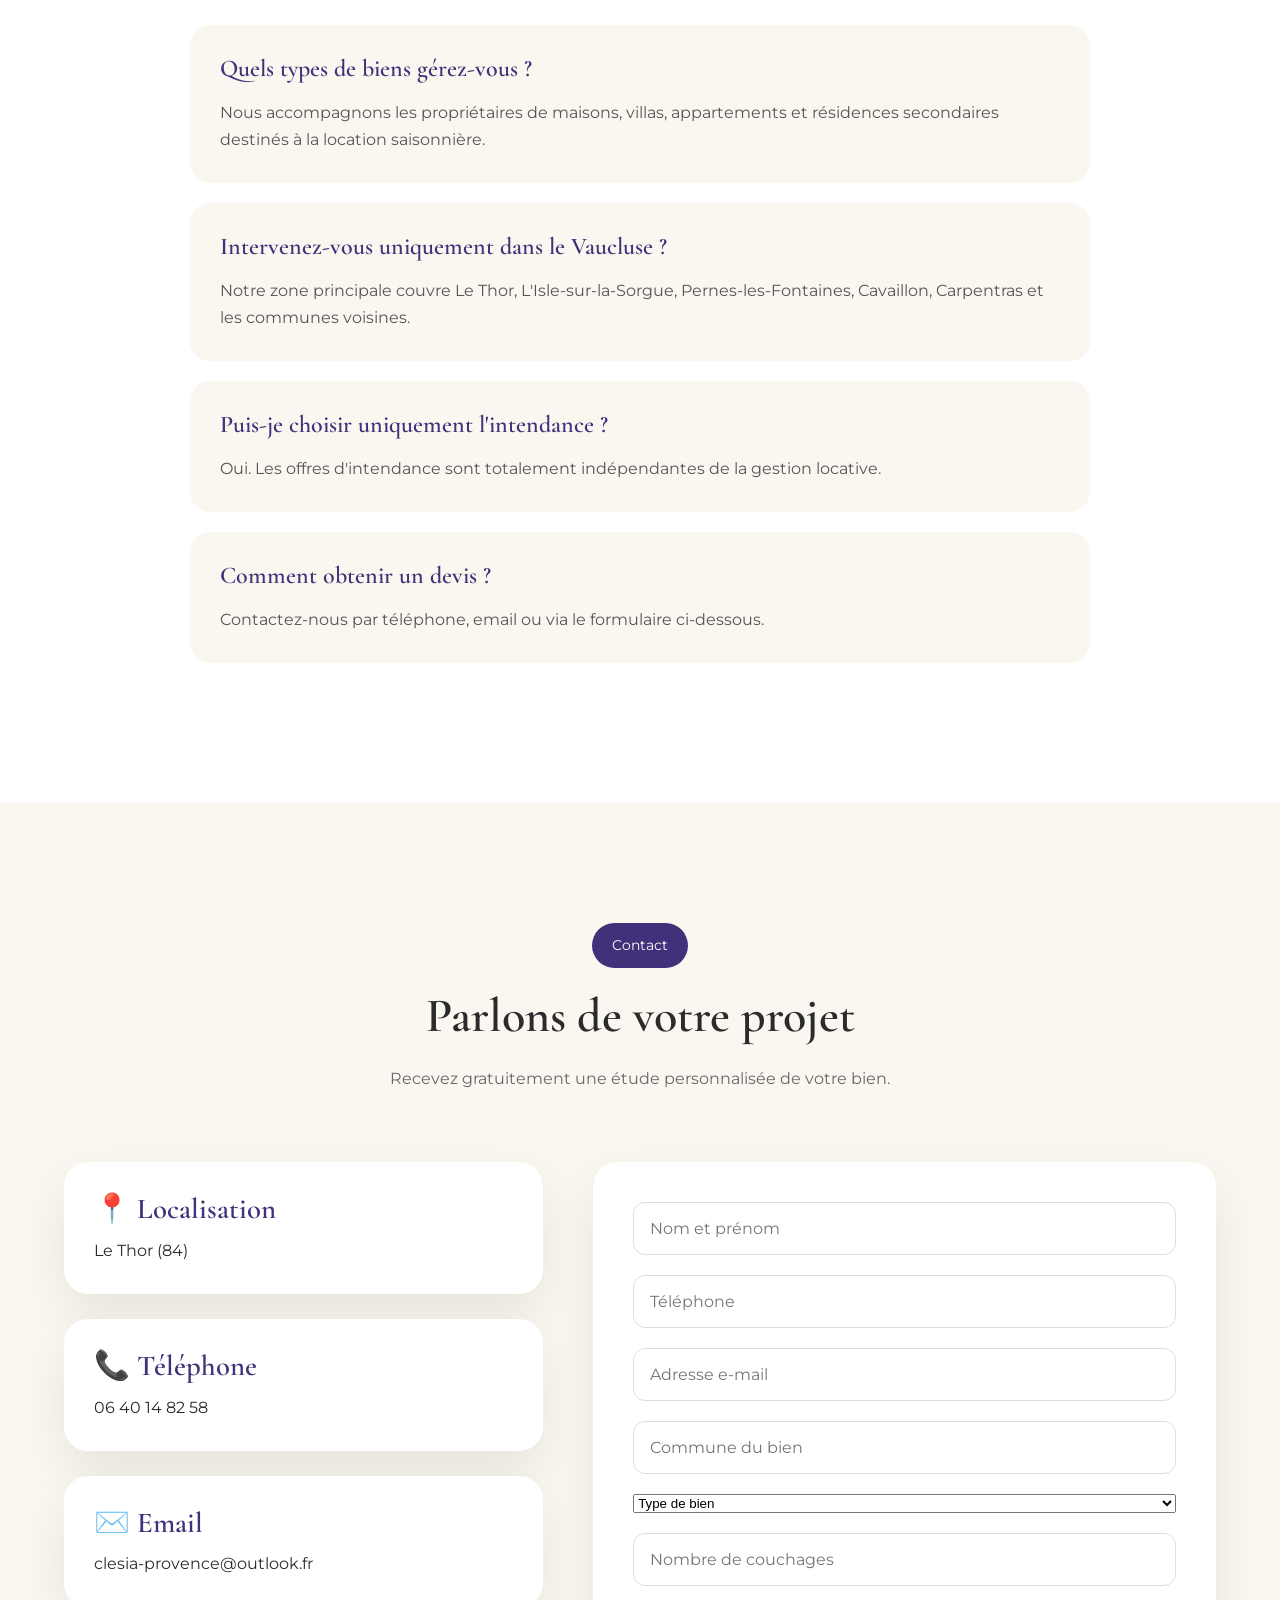
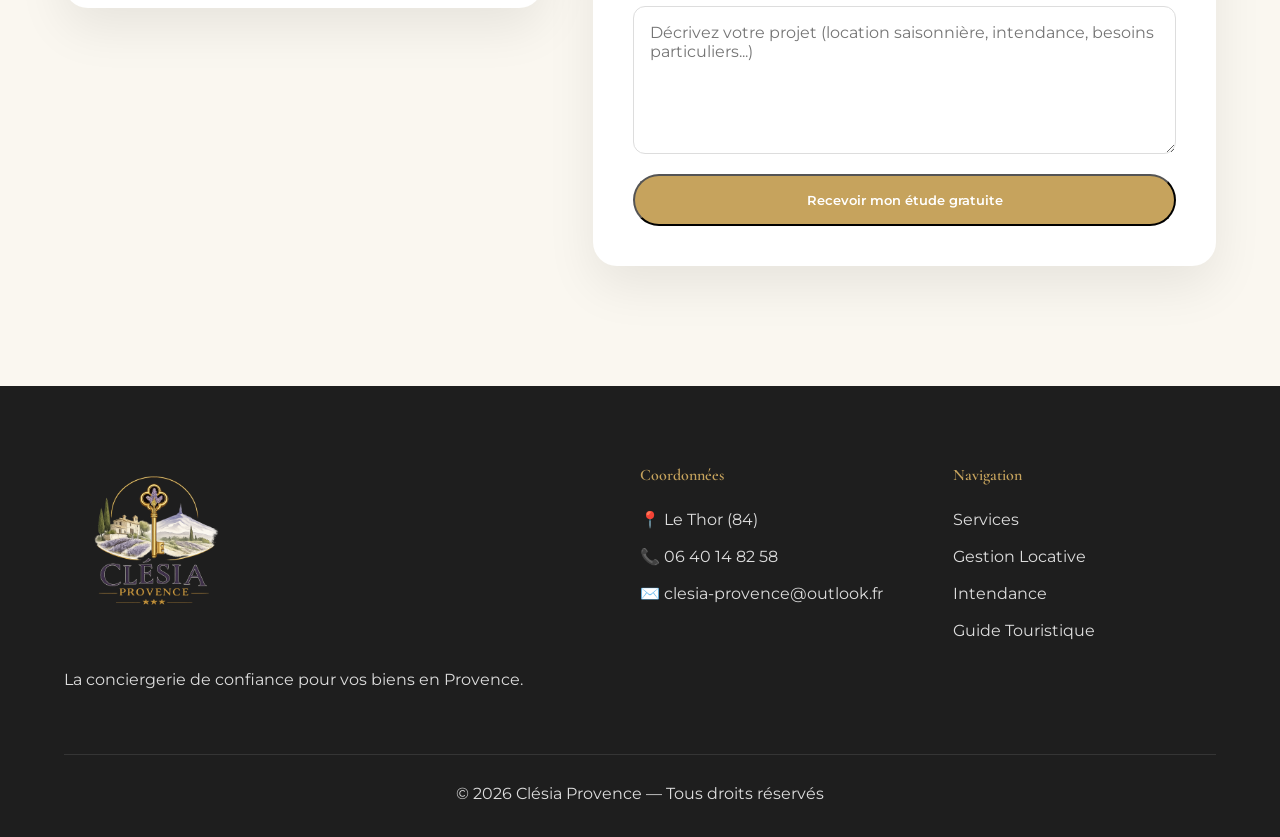
==== commit b1d51059: "Update index.html" ====
--- a/index.html
+++ b/index.html
@@ -274,7 +274,7 @@
 <div class="mission-image">
 
 <img
-src="assets/hero/hero-provence.webp"
+src="assets/hero/hero-bg.webp"
 alt="Provence"
 loading="lazy">
 
--- a/style.css
+++ b/style.css
@@ -338,7 +338,7 @@
 rgba(0,0,0,.45)
 ),
 
-url("assets/hero/hero-provence.webp");
+url("assets/hero/hero-bg.webp");
 
 background-size:cover;
 
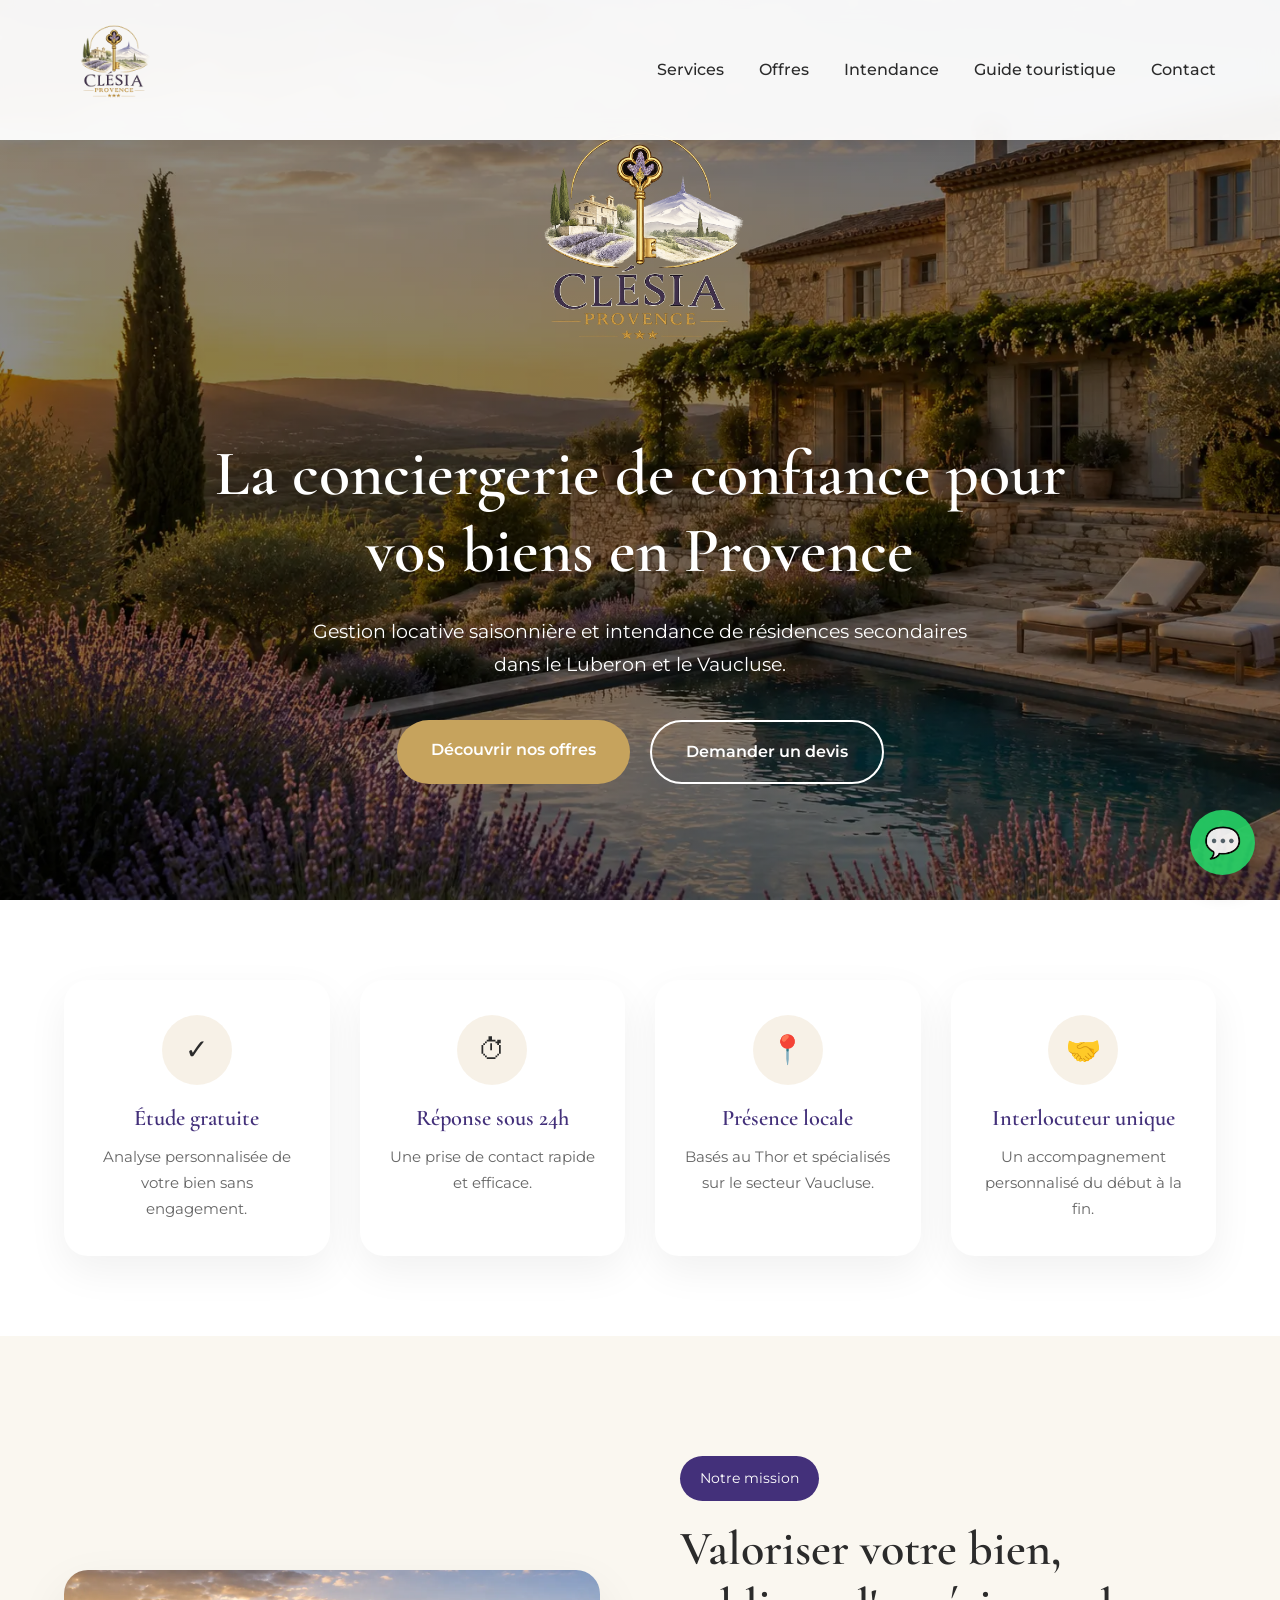
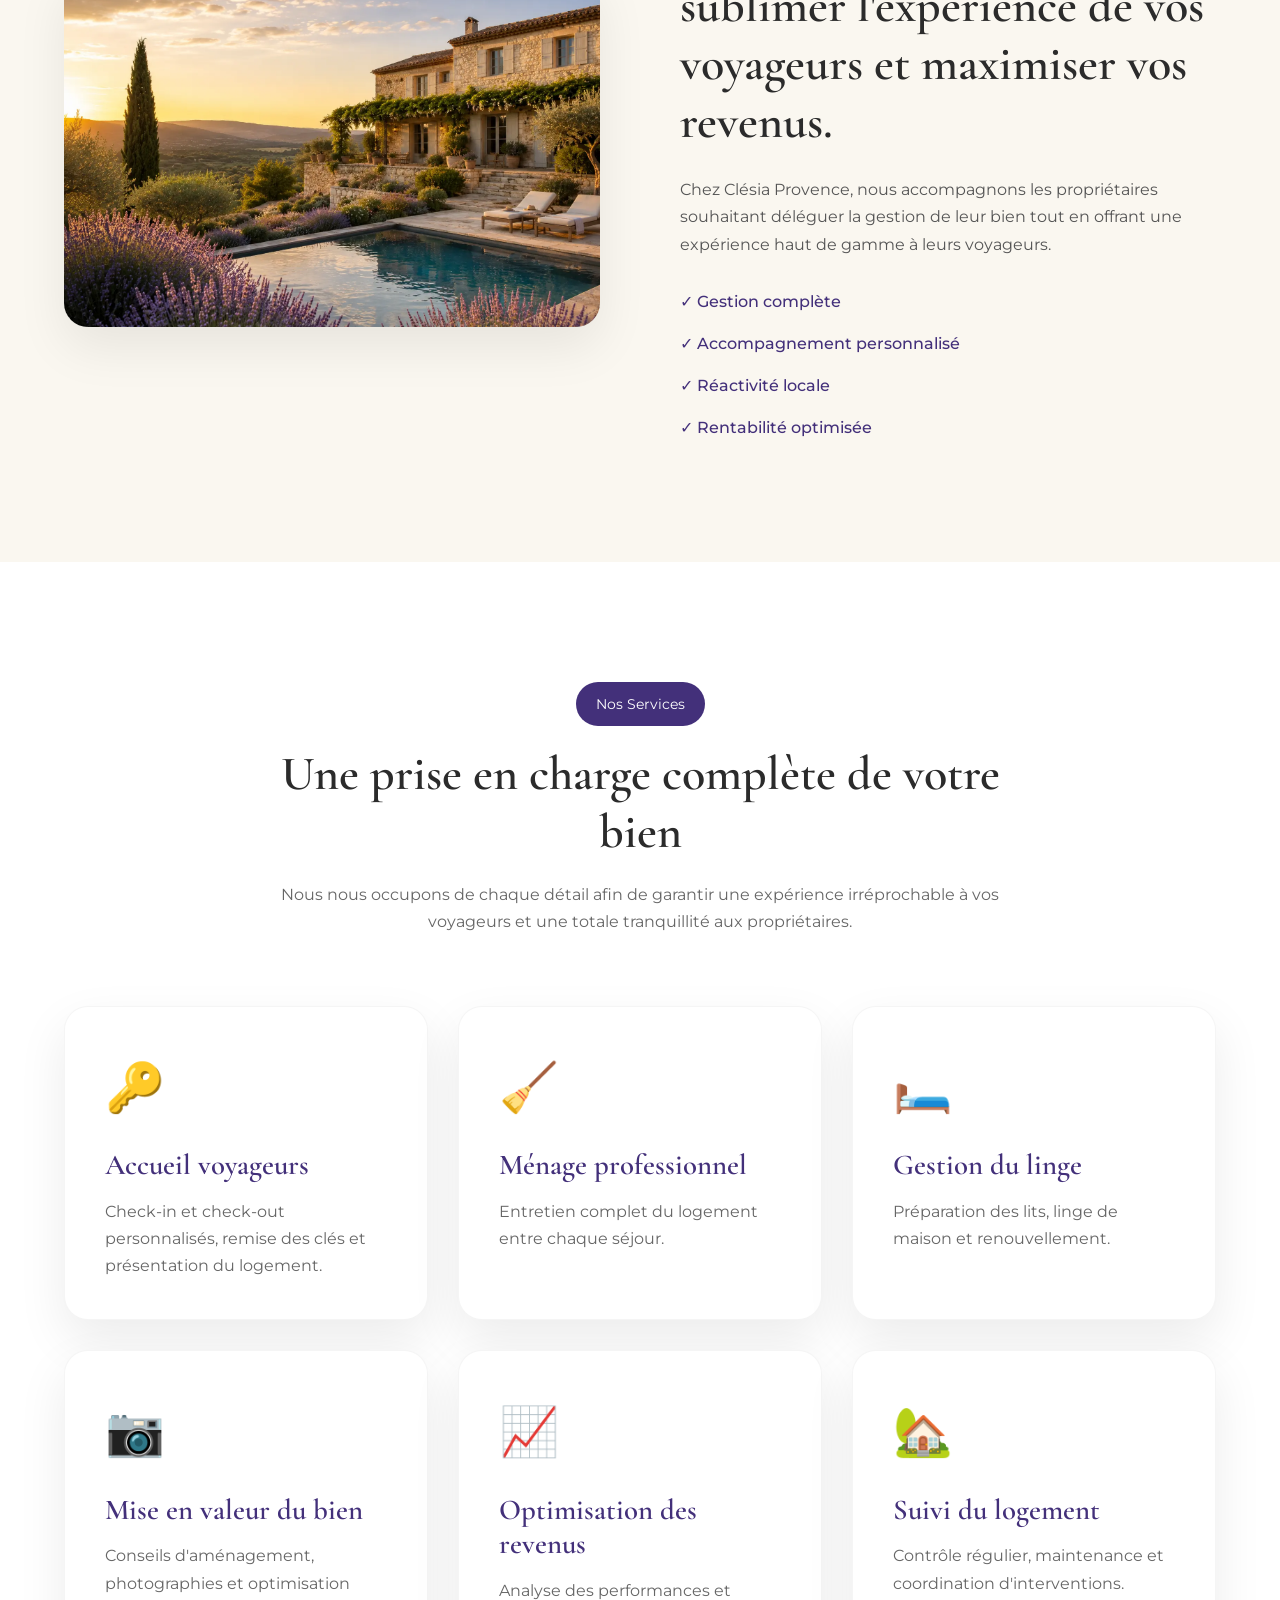
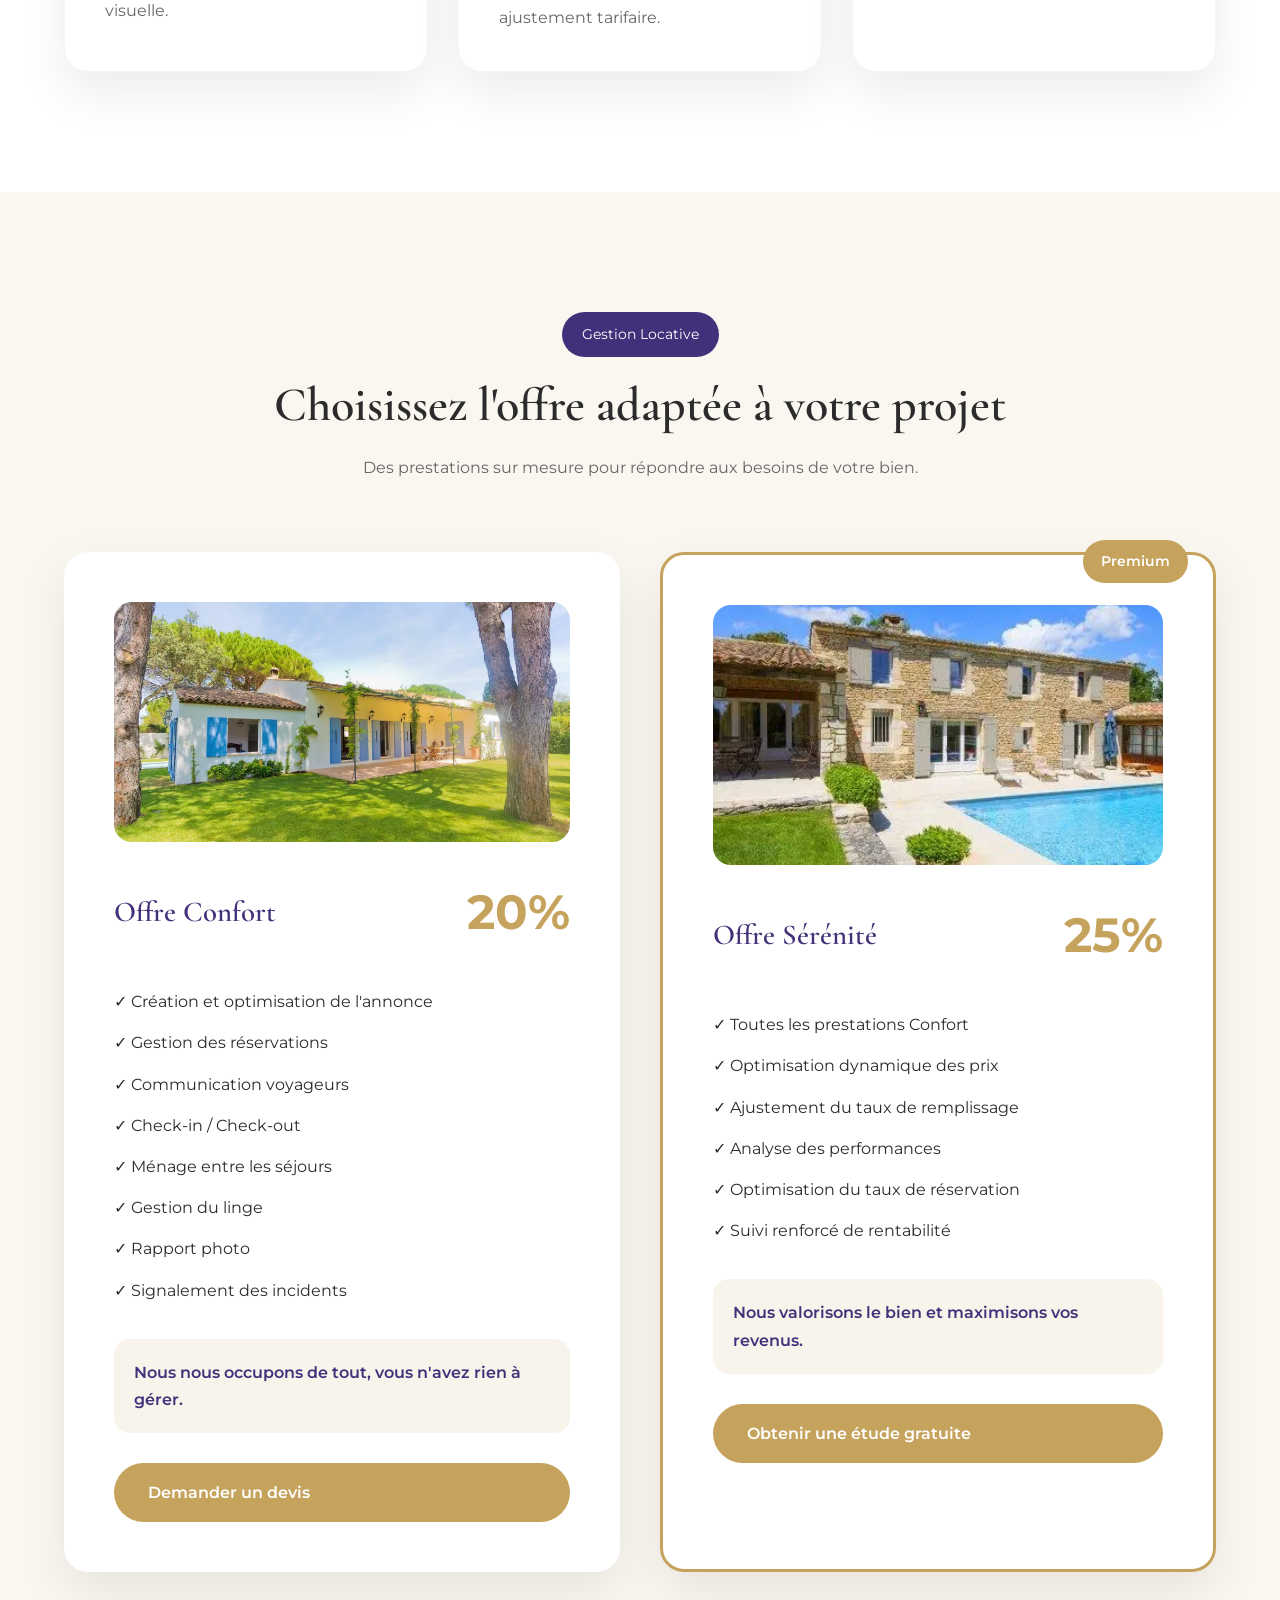
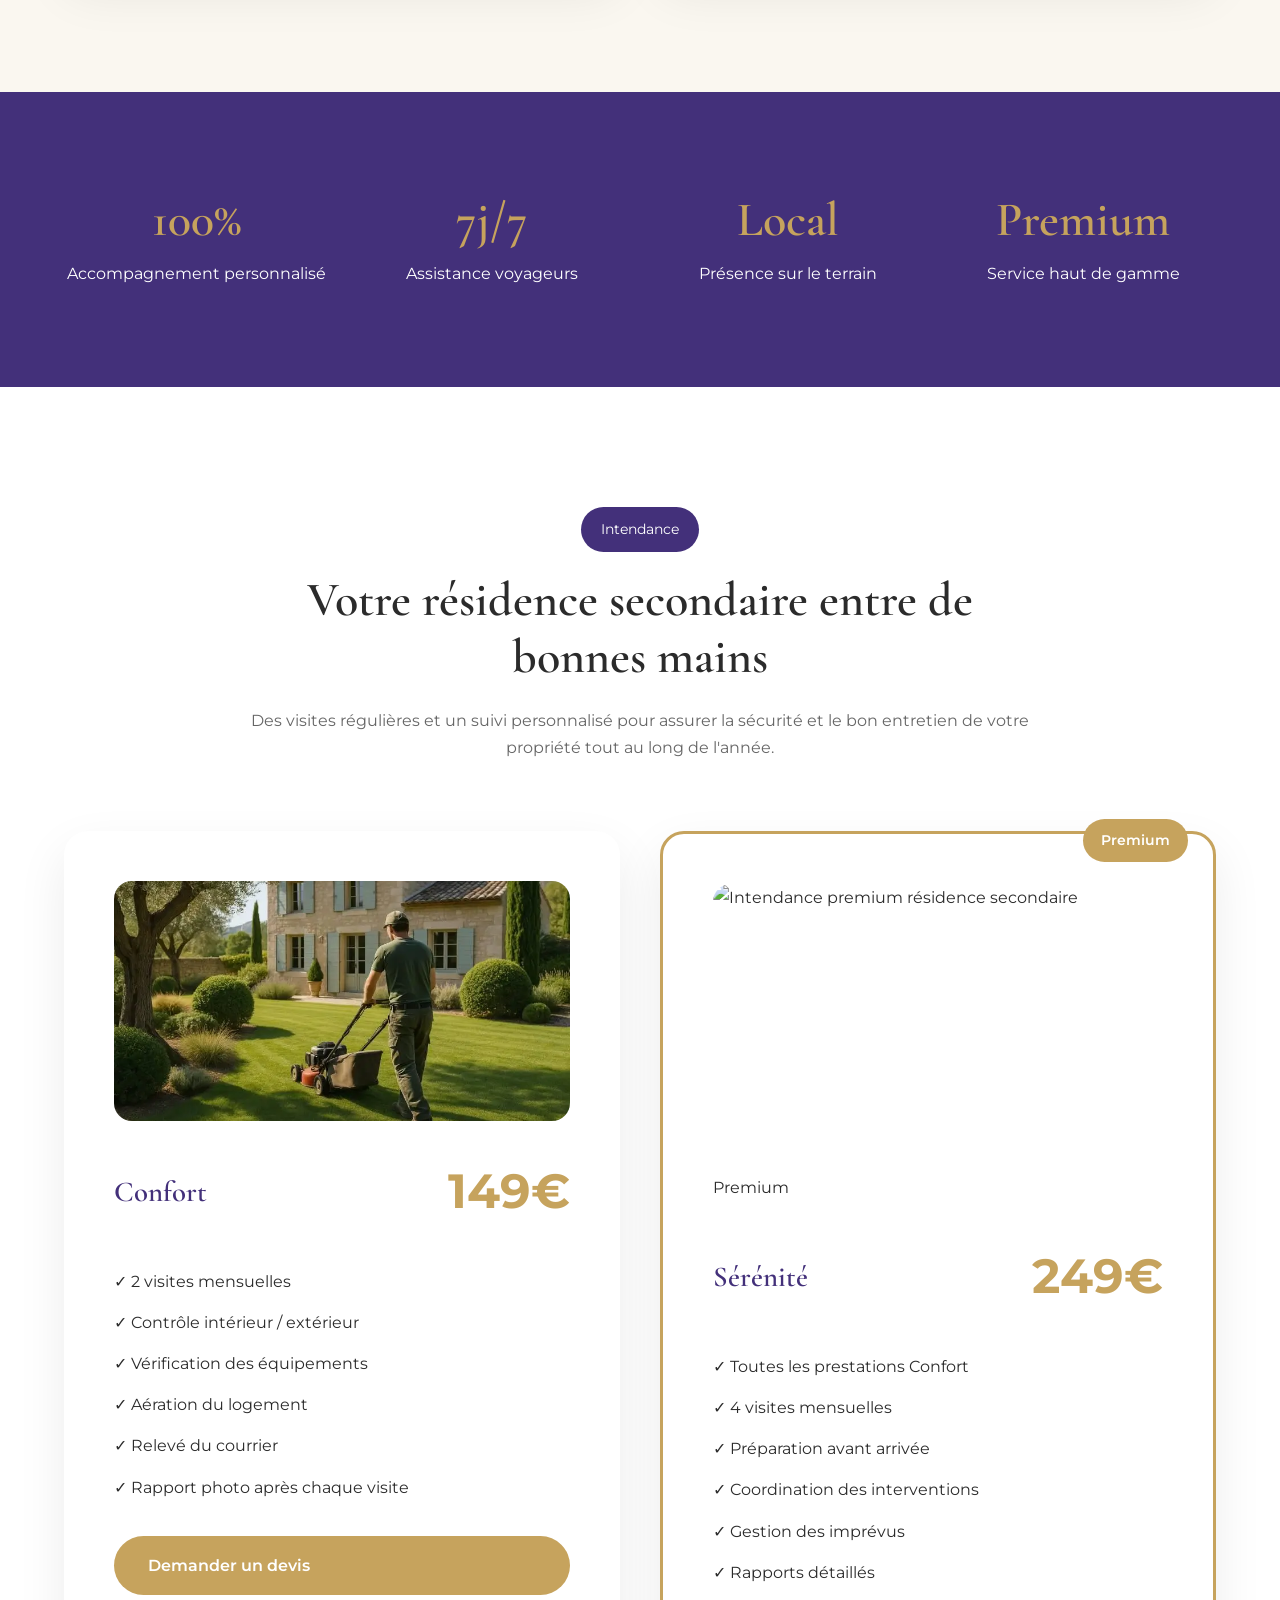
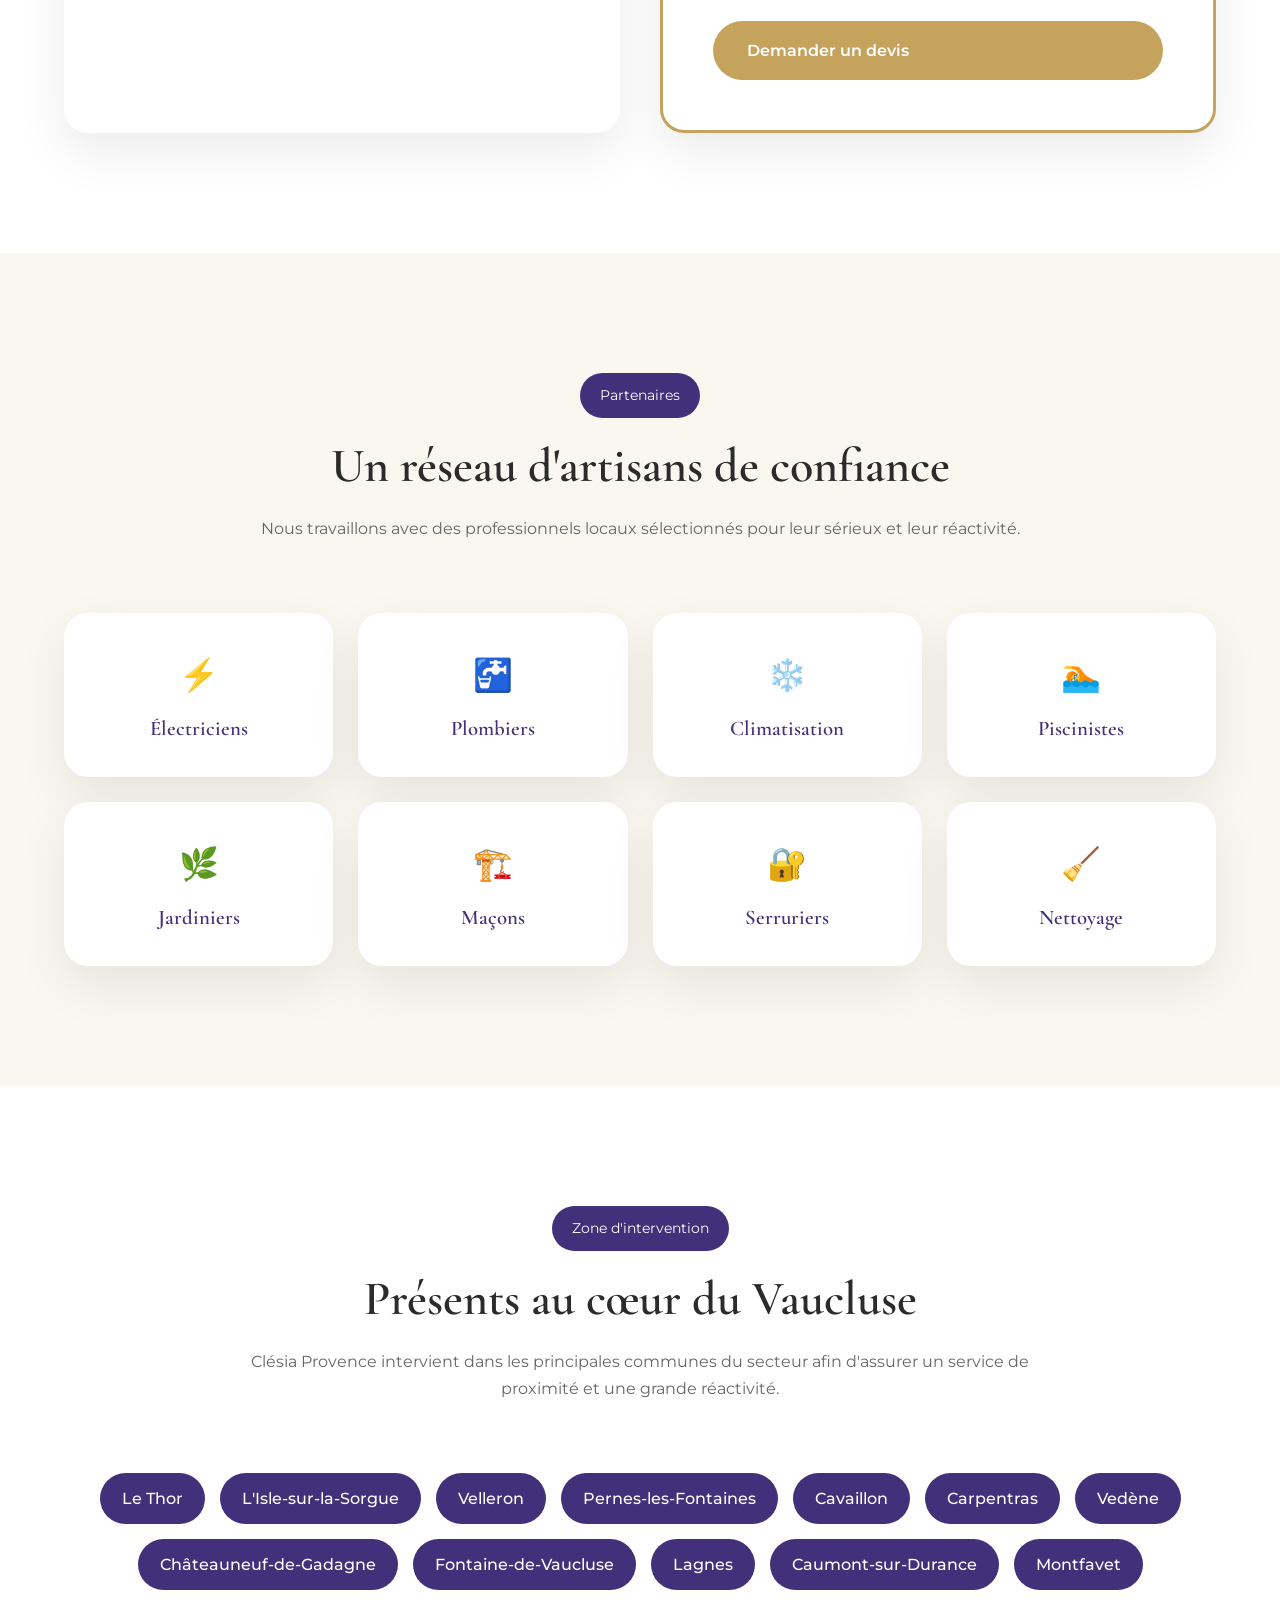
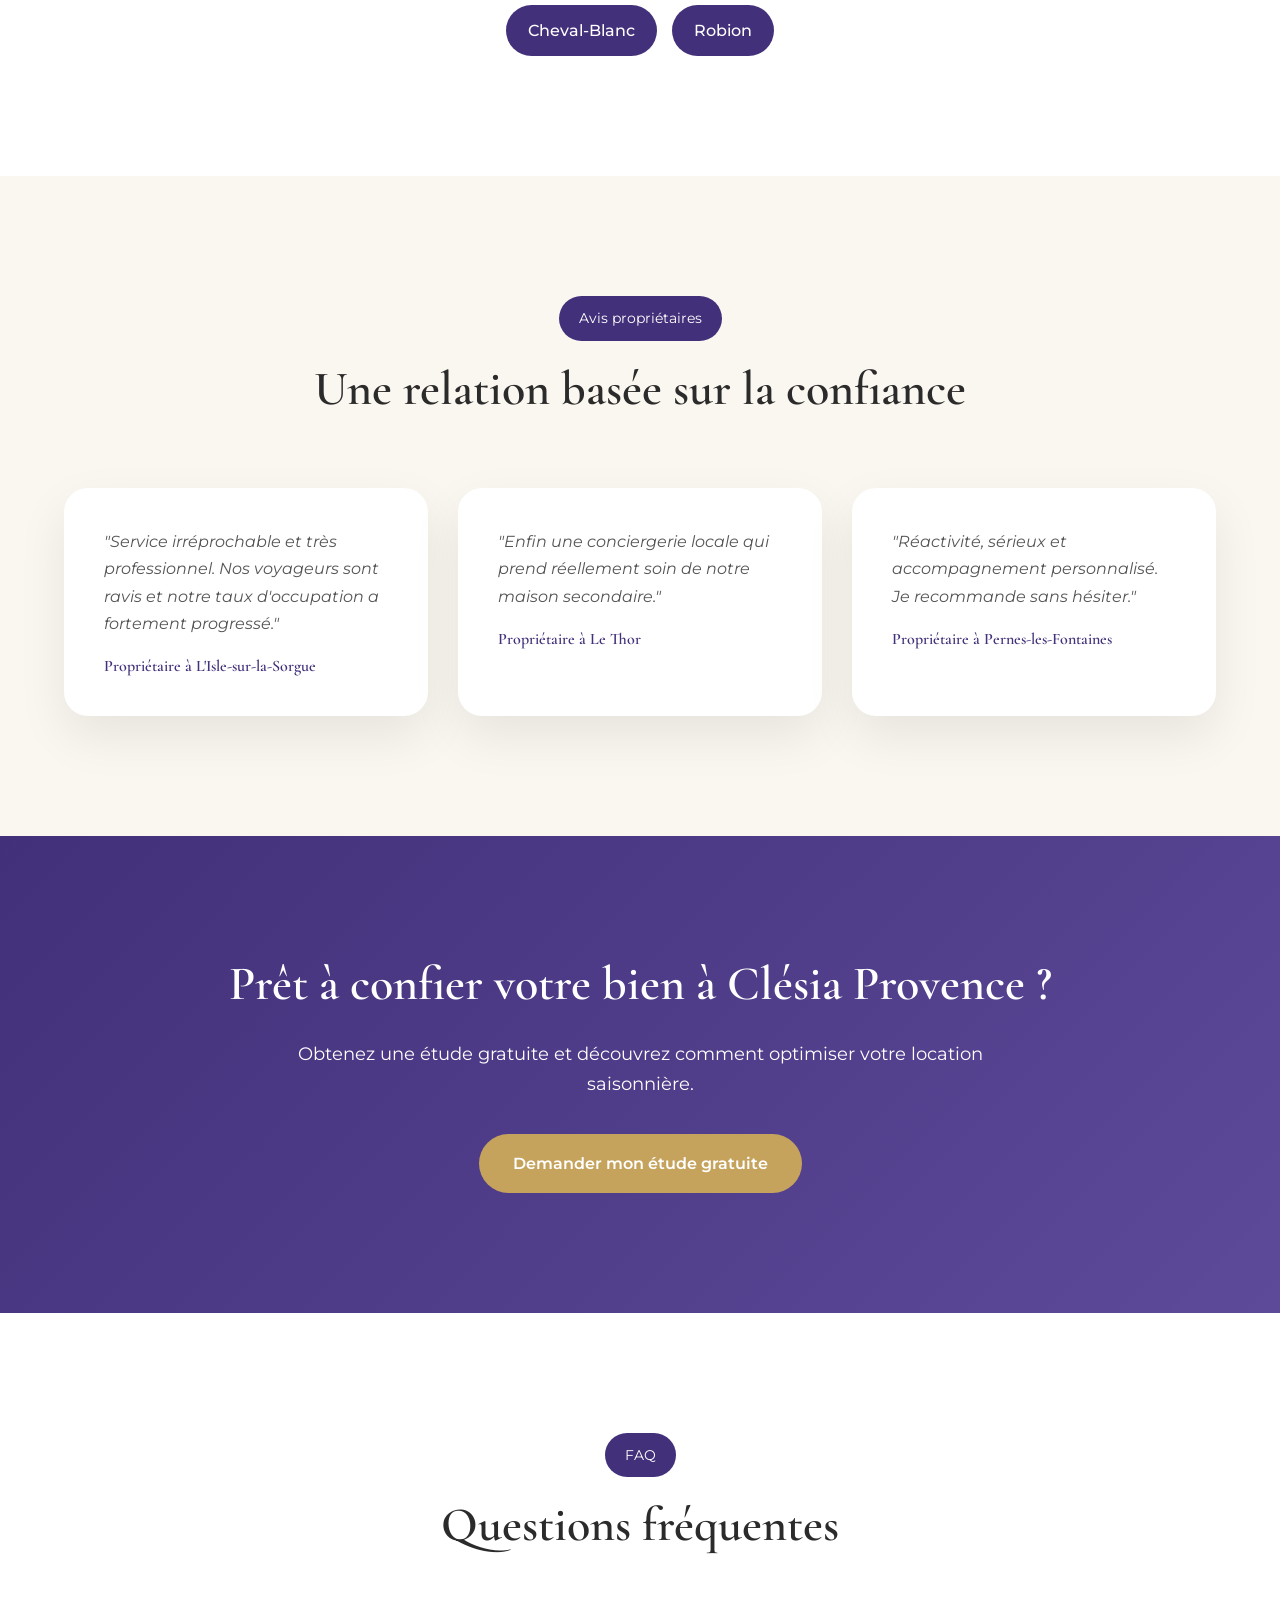
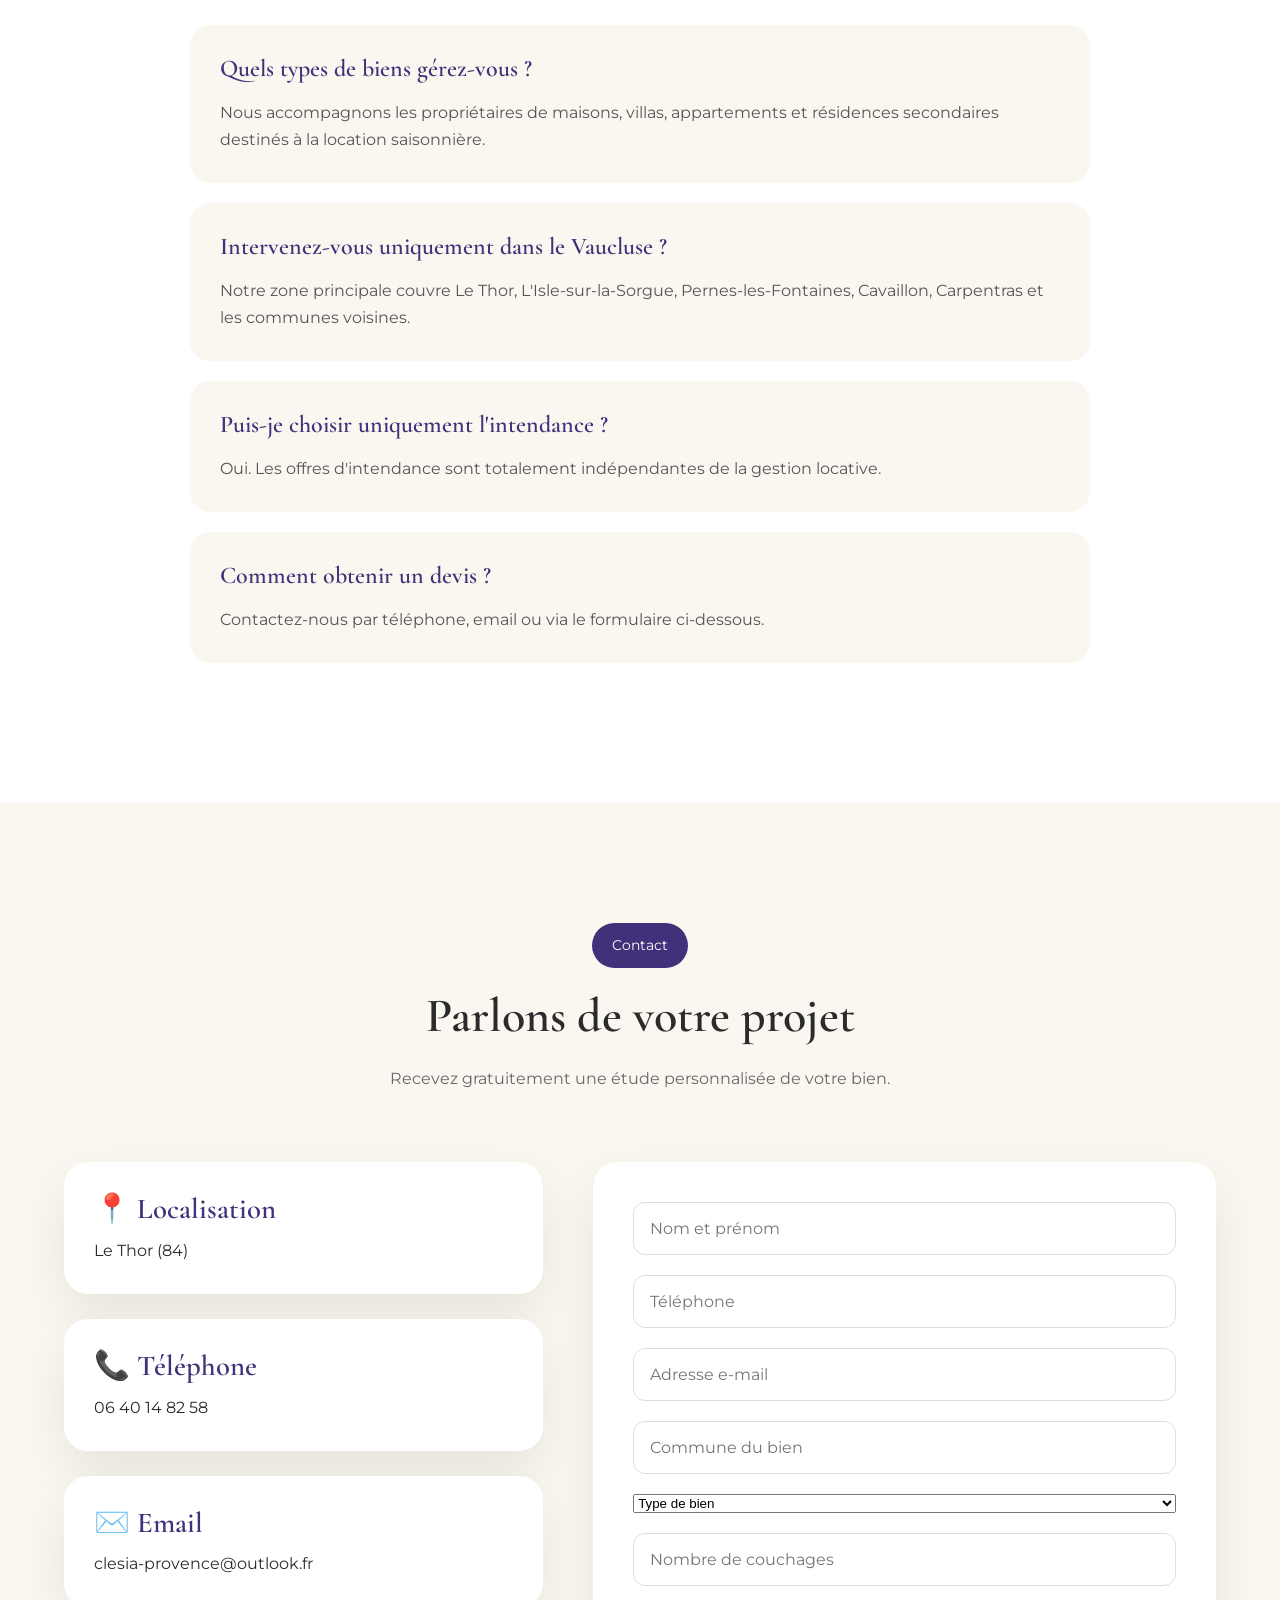
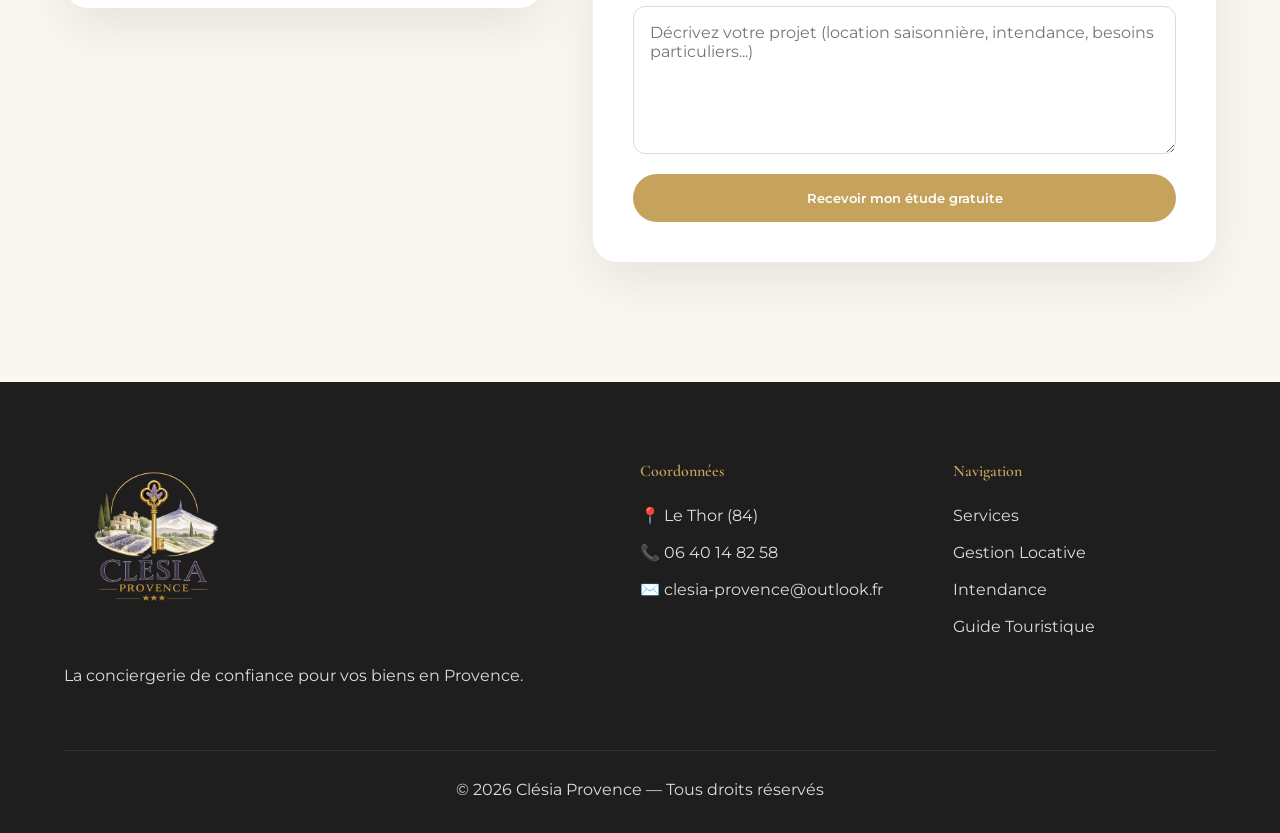
==== commit 6f30aeb4: "Update index.html" ====
--- a/index.html
+++ b/index.html
@@ -799,7 +799,7 @@
 <div class="offre-card featured">
 
 <img
-src="assets/offres/intendance.webp"
+src="assets/offres/intendance2.webp"
 alt="Intendance premium résidence secondaire"
 class="offre-image">
 
--- a/style.css
+++ b/style.css
@@ -1245,12 +1245,6 @@
 
 }
 
-outline:none;
-
-border-color:var(--gold);
-
-}
-
 .contact-form button{
 
 border:none;
@@ -1690,104 +1684,123 @@
    GUIDE TOURISTIQUE
 ================================== */
 
-.guide{
-
-padding:160px 0 120px;
-
-background:var(--ivory);
-
+.guide-categories{
+    padding:160px 0 100px;
+}
+
+.categories-grid{
+    display:grid;
+    grid-template-columns:repeat(auto-fit,minmax(320px,1fr));
+    gap:40px;
+    margin-top:60px;
+}
+
+.category-card{
+    background:#fff;
+    border-radius:24px;
+    overflow:hidden;
+    box-shadow:var(--shadow);
+    transition:.3s ease;
+}
+
+.category-card:hover{
+    transform:translateY(-8px);
+}
+
+.category-card img{
+    width:100%;
+    height:260px;
+    object-fit:cover;
+}
+
+.category-card .content{
+    padding:30px;
+}
+
+.category-card h2{
+    color:var(--lavande);
+    margin-bottom:15px;
+}
+
+.category-card p{
+    color:#666;
+    margin-bottom:25px;
+}
+
+/* ==================================
+   PAGES DETAILS GUIDE
+================================== */
+
+.guide-detail{
+    padding:160px 0 100px;
 }
 
 .guide-grid{
-
-display:grid;
-
-grid-template-columns:repeat(3,1fr);
-
-gap:30px;
-
-margin-top:50px;
-
+    display:grid;
+    grid-template-columns:repeat(auto-fit,minmax(320px,1fr));
+    gap:40px;
+    margin-top:60px;
 }
 
 .guide-card{
-
-background:white;
-
-border-radius:var(--radius);
-
-overflow:hidden;
-
-box-shadow:var(--shadow);
-
-transition:.3s;
-
+    background:#fff;
+    border-radius:24px;
+    overflow:hidden;
+    box-shadow:var(--shadow);
+    transition:.3s ease;
 }
 
 .guide-card:hover{
-
-transform:translateY(-10px);
-
+    transform:translateY(-8px);
 }
 
 .guide-card img{
-
-width:100%;
-
-height:250px;
-
-object-fit:cover;
-
+    width:100%;
+    height:260px;
+    object-fit:cover;
 }
 
 .guide-card .content{
-
-padding:25px;
-
+    padding:25px;
 }
 
 .guide-card h3{
-
-margin-bottom:15px;
-
-color:var(--lavande);
-
+    color:var(--lavande);
+    margin-bottom:15px;
 }
 
 .guide-card p{
-
-margin-bottom:20px;
-
-color:#666;
-
-}
-
-@media(max-width:1100px){
-
-.guide-grid{
-
-grid-template-columns:repeat(2,1fr);
-
-}
-
-}
-
-@media(max-width:768px){
-
-.guide-grid{
-
-grid-template-columns:1fr;
-
-}
-
-.trust-grid{
-
-grid-template-columns:1fr;
-
-}
-
-}
-
-/* ==================================
-   FIN DU CSS
-================================== */
+    color:#666;
+}
+/* ==================================
+   HERO GUIDE TOURISTIQUE
+================================== */
+
+.hero-guide{
+    height:65vh;
+    background:
+    linear-gradient(rgba(0,0,0,.45),
+    rgba(0,0,0,.45)),
+    url("assets/nature/ventoux.webp");
+    background-size:cover;
+    background-position:center;
+    display:flex;
+    align-items:center;
+    justify-content:center;
+    text-align:center;
+}
+
+.hero-guide-content{
+    color:white;
+    max-width:900px;
+    padding:20px;
+}
+
+.hero-guide-content h1{
+    margin:25px 0;
+}
+
+.hero-guide-content p{
+    font-size:1.15rem;
+    margin-bottom:35px;
+}
